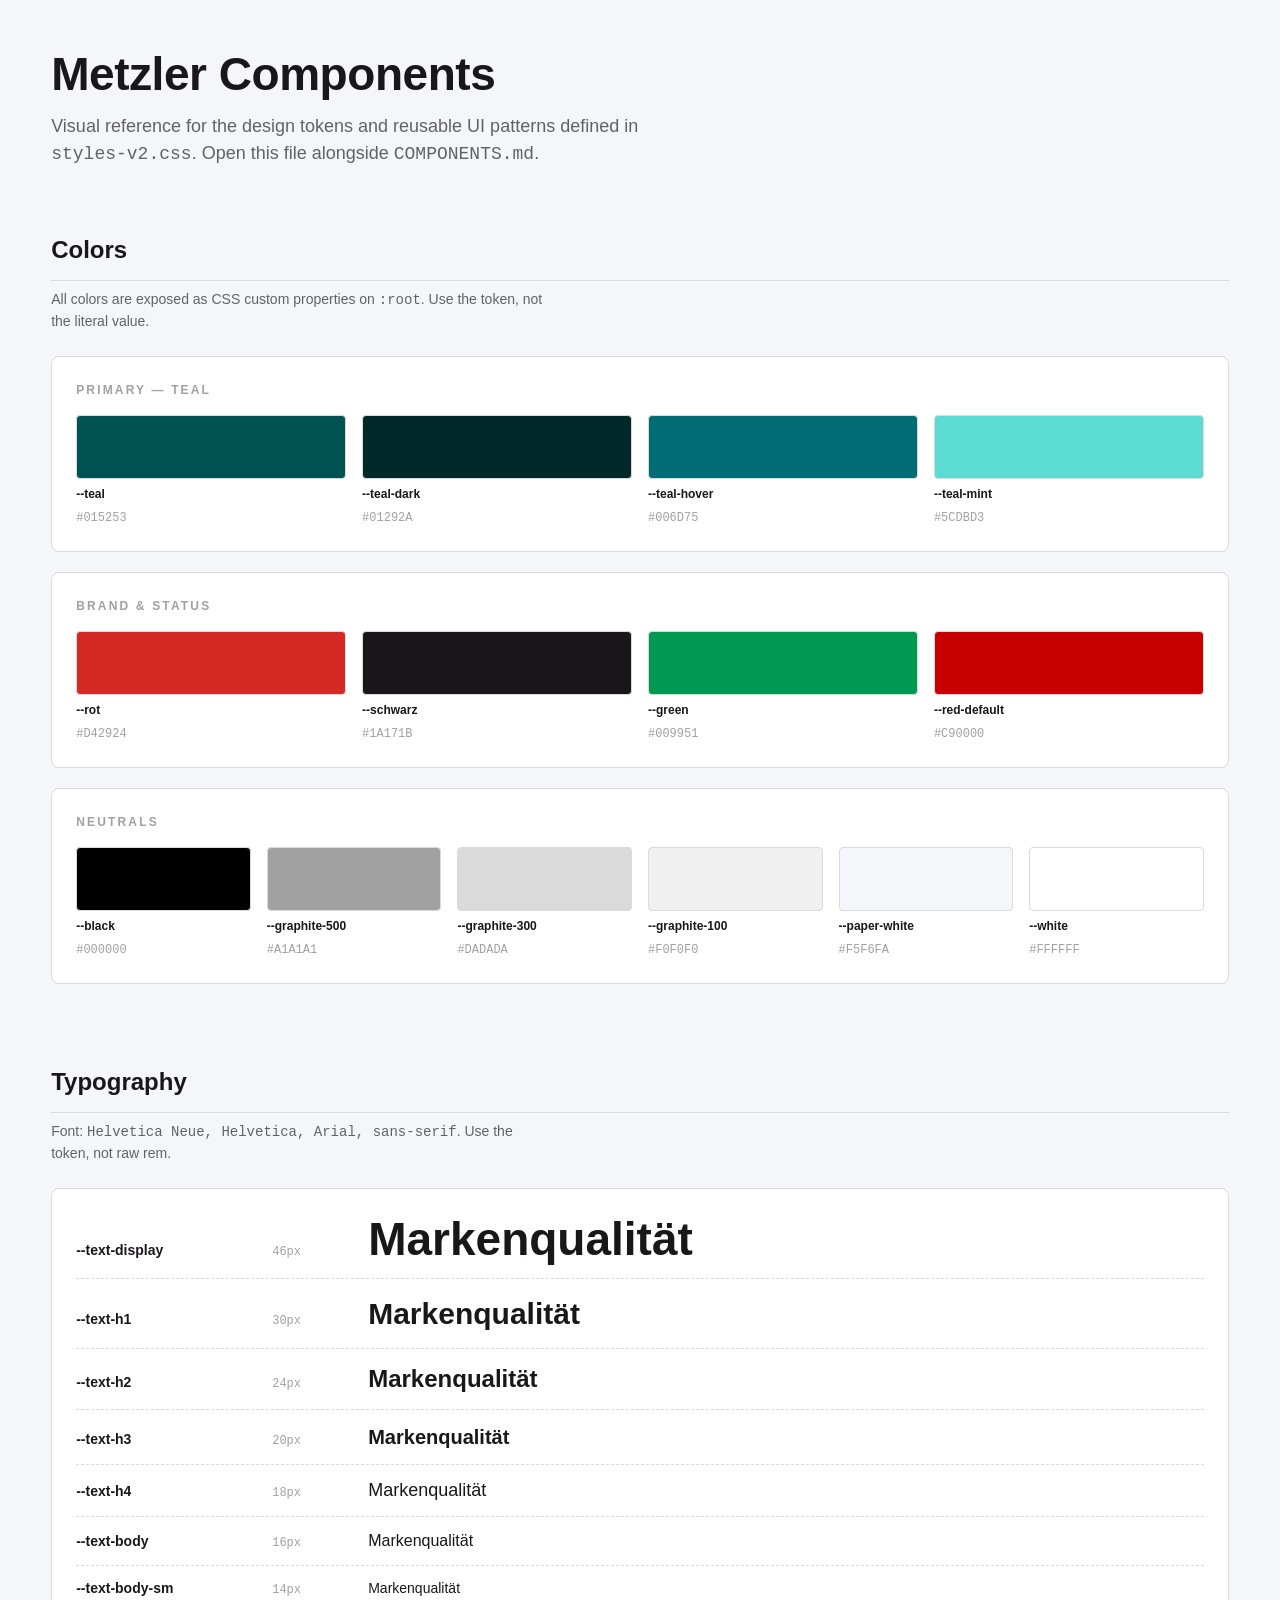
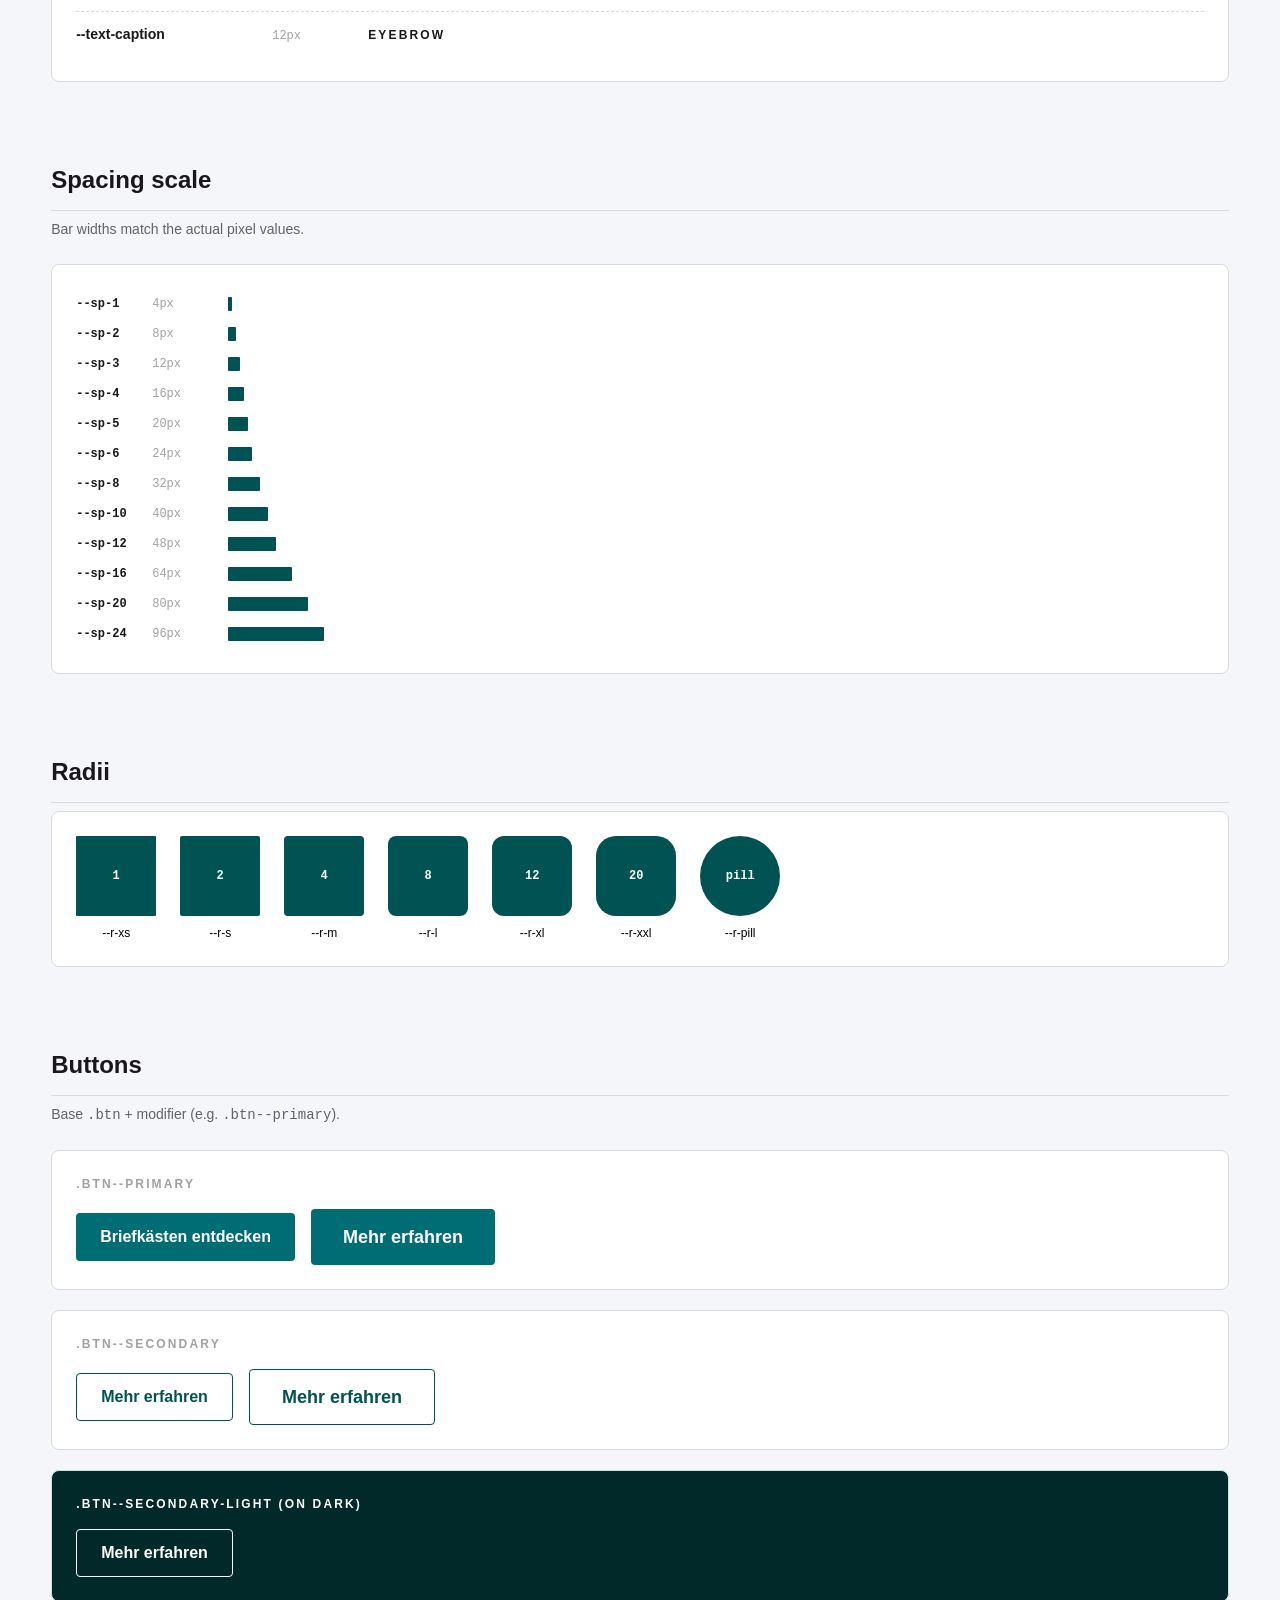
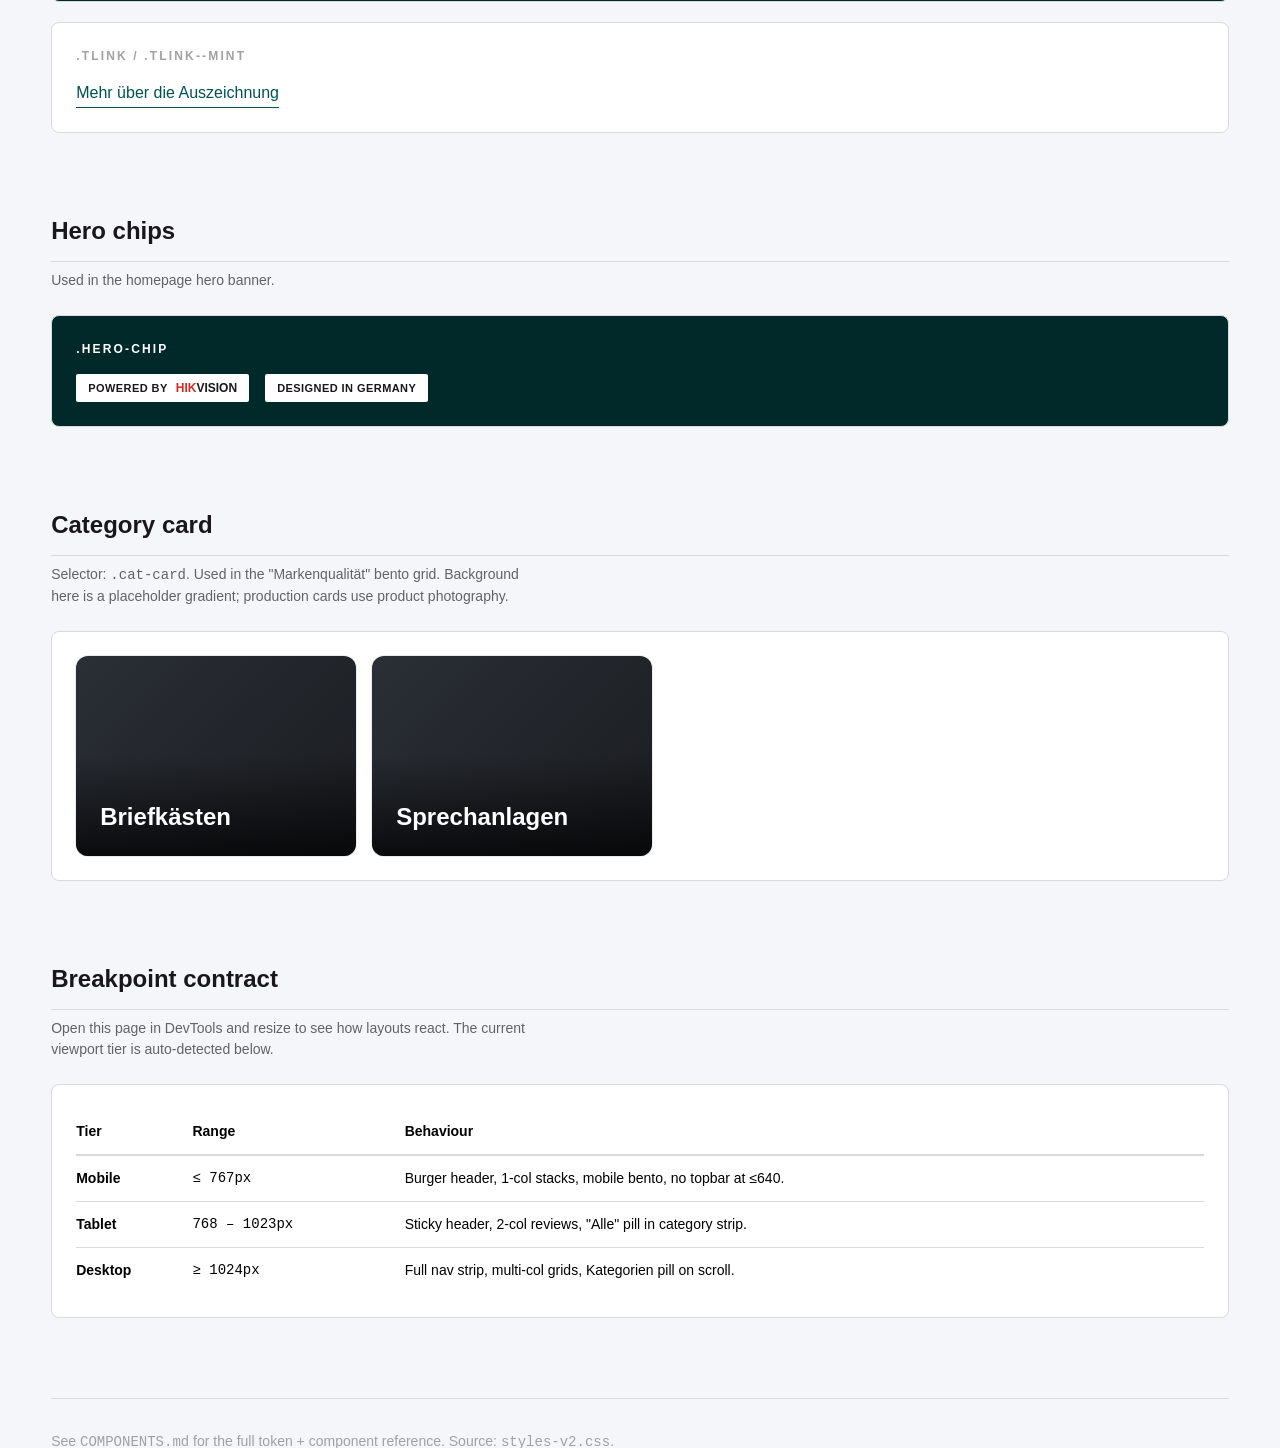
==== components.html @ 11870c44 "docs: add COMPONENTS.md and components.html handoff reference - COMPONENTS.md: design tokens (colors" ====
<!DOCTYPE html>
<html lang="de">
<head>
  <meta charset="UTF-8" />
  <meta name="viewport" content="width=device-width, initial-scale=1" />
  <title>Metzler — Components Preview</title>
  <link rel="stylesheet" href="styles-v2.css" />
  <style>
    /* Page chrome only — does NOT belong to the design system */
    body {
      background: var(--paper-white);
      padding: var(--sp-12) clamp(24px, 4vw, 56px);
    }
    .ref-h1 {
      font-size: var(--text-display);
      font-weight: 700;
      letter-spacing: -0.01em;
      line-height: var(--lh-display);
      color: var(--schwarz);
      margin-bottom: var(--sp-3);
    }
    .ref-sub {
      font-size: var(--text-h4);
      color: rgba(0, 0, 0, 0.6);
      margin-bottom: var(--sp-16);
      max-width: 64ch;
    }
    .ref-section { margin-bottom: var(--sp-20); }
    .ref-section-title {
      font-size: var(--text-h2);
      font-weight: 700;
      color: var(--schwarz);
      margin-bottom: var(--sp-2);
      padding-bottom: var(--sp-3);
      border-bottom: 1px solid var(--graphite-300);
    }
    .ref-section-desc {
      font-size: var(--text-body-sm);
      color: rgba(0, 0, 0, 0.6);
      margin-bottom: var(--sp-6);
      max-width: 64ch;
    }
    .ref-block {
      background: var(--white);
      border: 1px solid var(--graphite-300);
      border-radius: var(--r-l);
      padding: var(--sp-6);
      margin-bottom: var(--sp-5);
    }
    .ref-label {
      font-size: var(--text-caption);
      font-weight: 700;
      letter-spacing: 0.18em;
      text-transform: uppercase;
      color: var(--graphite-500);
      margin-bottom: var(--sp-4);
    }
    .ref-row { display: flex; flex-wrap: wrap; gap: var(--sp-4); align-items: center; }
    .ref-grid { display: grid; grid-template-columns: repeat(auto-fit, minmax(160px, 1fr)); gap: var(--sp-4); }

    /* Color swatches */
    .swatch {
      display: flex;
      flex-direction: column;
      gap: 6px;
      font-size: var(--text-caption);
      color: var(--schwarz);
    }
    .swatch__chip {
      height: 64px;
      border-radius: var(--r-m);
      border: 1px solid var(--graphite-300);
    }
    .swatch__name { font-weight: 700; }
    .swatch__hex { color: var(--graphite-500); font-family: ui-monospace, "SF Mono", Menlo, Consolas, monospace; }

    /* Type samples */
    .type-row {
      display: grid;
      grid-template-columns: 180px 80px 1fr;
      gap: var(--sp-4);
      align-items: baseline;
      padding-block: var(--sp-3);
      border-top: 1px dashed var(--graphite-300);
    }
    .type-row:first-child { border-top: 0; padding-top: 0; }
    .type-row__name { font-size: var(--text-body-sm); font-weight: 700; color: var(--schwarz); }
    .type-row__size { font-size: var(--text-caption); color: var(--graphite-500); font-family: ui-monospace, monospace; }
    .type-row__sample { color: var(--schwarz); }

    /* Spacing scale */
    .space-row {
      display: grid;
      grid-template-columns: 60px 60px 1fr;
      align-items: center;
      gap: var(--sp-4);
      padding-block: 6px;
    }
    .space-row__token { font-size: var(--text-caption); font-weight: 700; font-family: ui-monospace, monospace; color: var(--schwarz); }
    .space-row__px { font-size: var(--text-caption); color: var(--graphite-500); font-family: ui-monospace, monospace; }
    .space-row__bar {
      height: 14px;
      background: var(--teal);
      border-radius: var(--r-xs);
    }

    /* Radius samples */
    .radius-chip {
      display: flex;
      flex-direction: column;
      align-items: center;
      gap: var(--sp-2);
      font-size: var(--text-caption);
    }
    .radius-chip__box {
      width: 80px;
      height: 80px;
      background: var(--teal);
      display: flex;
      align-items: center;
      justify-content: center;
      color: var(--white);
      font-weight: 700;
      font-family: ui-monospace, monospace;
    }

    /* Trust badge demo wrapper */
    .demo-trust { width: 160px; }

    /* Cat-card demo (simplified — actual cards rely on real images) */
    .demo-cat {
      width: 280px;
      height: 200px;
      position: relative;
      border-radius: var(--r-xl);
      overflow: hidden;
      background: linear-gradient(135deg, #2a2f36 0%, #1a1c20 100%);
      isolation: isolate;
      box-shadow: 0 0 0 1px rgba(0, 0, 0, 0.08);
    }
    .demo-cat::after {
      content: "";
      position: absolute;
      inset: 0;
      background: linear-gradient(180deg, transparent 50%, rgba(0,0,0,0.7) 100%);
    }
    .demo-cat__body {
      position: absolute;
      bottom: 0; left: 0; right: 0;
      padding: var(--sp-6);
      color: var(--white);
      z-index: 1;
    }
    .demo-cat__title { font-size: var(--text-h2); font-weight: 700; line-height: 1.2; }
  </style>
</head>
<body>
  <h1 class="ref-h1">Metzler Components</h1>
  <p class="ref-sub">Visual reference for the design tokens and reusable UI patterns defined in <code>styles-v2.css</code>. Open this file alongside <code>COMPONENTS.md</code>.</p>

  <!-- ─── COLORS ─── -->
  <section class="ref-section">
    <h2 class="ref-section-title">Colors</h2>
    <p class="ref-section-desc">All colors are exposed as CSS custom properties on <code>:root</code>. Use the token, not the literal value.</p>

    <div class="ref-block">
      <div class="ref-label">Primary — teal</div>
      <div class="ref-grid">
        <div class="swatch"><div class="swatch__chip" style="background:#015253"></div><div class="swatch__name">--teal</div><div class="swatch__hex">#015253</div></div>
        <div class="swatch"><div class="swatch__chip" style="background:#01292A"></div><div class="swatch__name">--teal-dark</div><div class="swatch__hex">#01292A</div></div>
        <div class="swatch"><div class="swatch__chip" style="background:#006D75"></div><div class="swatch__name">--teal-hover</div><div class="swatch__hex">#006D75</div></div>
        <div class="swatch"><div class="swatch__chip" style="background:#5CDBD3"></div><div class="swatch__name">--teal-mint</div><div class="swatch__hex">#5CDBD3</div></div>
      </div>
    </div>

    <div class="ref-block">
      <div class="ref-label">Brand & status</div>
      <div class="ref-grid">
        <div class="swatch"><div class="swatch__chip" style="background:#D42924"></div><div class="swatch__name">--rot</div><div class="swatch__hex">#D42924</div></div>
        <div class="swatch"><div class="swatch__chip" style="background:#1A171B"></div><div class="swatch__name">--schwarz</div><div class="swatch__hex">#1A171B</div></div>
        <div class="swatch"><div class="swatch__chip" style="background:#009951"></div><div class="swatch__name">--green</div><div class="swatch__hex">#009951</div></div>
        <div class="swatch"><div class="swatch__chip" style="background:#C90000"></div><div class="swatch__name">--red-default</div><div class="swatch__hex">#C90000</div></div>
      </div>
    </div>

    <div class="ref-block">
      <div class="ref-label">Neutrals</div>
      <div class="ref-grid">
        <div class="swatch"><div class="swatch__chip" style="background:#000000"></div><div class="swatch__name">--black</div><div class="swatch__hex">#000000</div></div>
        <div class="swatch"><div class="swatch__chip" style="background:#A1A1A1"></div><div class="swatch__name">--graphite-500</div><div class="swatch__hex">#A1A1A1</div></div>
        <div class="swatch"><div class="swatch__chip" style="background:#DADADA"></div><div class="swatch__name">--graphite-300</div><div class="swatch__hex">#DADADA</div></div>
        <div class="swatch"><div class="swatch__chip" style="background:#F0F0F0"></div><div class="swatch__name">--graphite-100</div><div class="swatch__hex">#F0F0F0</div></div>
        <div class="swatch"><div class="swatch__chip" style="background:#F5F6FA"></div><div class="swatch__name">--paper-white</div><div class="swatch__hex">#F5F6FA</div></div>
        <div class="swatch"><div class="swatch__chip" style="background:#FFFFFF"></div><div class="swatch__name">--white</div><div class="swatch__hex">#FFFFFF</div></div>
      </div>
    </div>
  </section>

  <!-- ─── TYPOGRAPHY ─── -->
  <section class="ref-section">
    <h2 class="ref-section-title">Typography</h2>
    <p class="ref-section-desc">Font: <code>Helvetica Neue, Helvetica, Arial, sans-serif</code>. Use the token, not raw rem.</p>
    <div class="ref-block">
      <div class="type-row"><span class="type-row__name">--text-display</span><span class="type-row__size">46px</span><span class="type-row__sample" style="font-size:var(--text-display); line-height:var(--lh-display); font-weight:700;">Markenqualität</span></div>
      <div class="type-row"><span class="type-row__name">--text-h1</span><span class="type-row__size">30px</span><span class="type-row__sample" style="font-size:var(--text-h1); font-weight:700;">Markenqualität</span></div>
      <div class="type-row"><span class="type-row__name">--text-h2</span><span class="type-row__size">24px</span><span class="type-row__sample" style="font-size:var(--text-h2); font-weight:700;">Markenqualität</span></div>
      <div class="type-row"><span class="type-row__name">--text-h3</span><span class="type-row__size">20px</span><span class="type-row__sample" style="font-size:var(--text-h3); font-weight:700;">Markenqualität</span></div>
      <div class="type-row"><span class="type-row__name">--text-h4</span><span class="type-row__size">18px</span><span class="type-row__sample" style="font-size:var(--text-h4); font-weight:500;">Markenqualität</span></div>
      <div class="type-row"><span class="type-row__name">--text-body</span><span class="type-row__size">16px</span><span class="type-row__sample" style="font-size:var(--text-body);">Markenqualität</span></div>
      <div class="type-row"><span class="type-row__name">--text-body-sm</span><span class="type-row__size">14px</span><span class="type-row__sample" style="font-size:var(--text-body-sm);">Markenqualität</span></div>
      <div class="type-row"><span class="type-row__name">--text-caption</span><span class="type-row__size">12px</span><span class="type-row__sample" style="font-size:var(--text-caption); letter-spacing:0.18em; text-transform:uppercase; font-weight:700;">EYEBROW</span></div>
    </div>
  </section>

  <!-- ─── SPACING ─── -->
  <section class="ref-section">
    <h2 class="ref-section-title">Spacing scale</h2>
    <p class="ref-section-desc">Bar widths match the actual pixel values.</p>
    <div class="ref-block">
      <div class="space-row"><span class="space-row__token">--sp-1</span><span class="space-row__px">4px</span><span class="space-row__bar" style="width:4px"></span></div>
      <div class="space-row"><span class="space-row__token">--sp-2</span><span class="space-row__px">8px</span><span class="space-row__bar" style="width:8px"></span></div>
      <div class="space-row"><span class="space-row__token">--sp-3</span><span class="space-row__px">12px</span><span class="space-row__bar" style="width:12px"></span></div>
      <div class="space-row"><span class="space-row__token">--sp-4</span><span class="space-row__px">16px</span><span class="space-row__bar" style="width:16px"></span></div>
      <div class="space-row"><span class="space-row__token">--sp-5</span><span class="space-row__px">20px</span><span class="space-row__bar" style="width:20px"></span></div>
      <div class="space-row"><span class="space-row__token">--sp-6</span><span class="space-row__px">24px</span><span class="space-row__bar" style="width:24px"></span></div>
      <div class="space-row"><span class="space-row__token">--sp-8</span><span class="space-row__px">32px</span><span class="space-row__bar" style="width:32px"></span></div>
      <div class="space-row"><span class="space-row__token">--sp-10</span><span class="space-row__px">40px</span><span class="space-row__bar" style="width:40px"></span></div>
      <div class="space-row"><span class="space-row__token">--sp-12</span><span class="space-row__px">48px</span><span class="space-row__bar" style="width:48px"></span></div>
      <div class="space-row"><span class="space-row__token">--sp-16</span><span class="space-row__px">64px</span><span class="space-row__bar" style="width:64px"></span></div>
      <div class="space-row"><span class="space-row__token">--sp-20</span><span class="space-row__px">80px</span><span class="space-row__bar" style="width:80px"></span></div>
      <div class="space-row"><span class="space-row__token">--sp-24</span><span class="space-row__px">96px</span><span class="space-row__bar" style="width:96px"></span></div>
    </div>
  </section>

  <!-- ─── RADII ─── -->
  <section class="ref-section">
    <h2 class="ref-section-title">Radii</h2>
    <div class="ref-block">
      <div class="ref-row" style="gap: var(--sp-6)">
        <div class="radius-chip"><div class="radius-chip__box" style="border-radius: var(--r-xs)">1</div><span>--r-xs</span></div>
        <div class="radius-chip"><div class="radius-chip__box" style="border-radius: var(--r-s)">2</div><span>--r-s</span></div>
        <div class="radius-chip"><div class="radius-chip__box" style="border-radius: var(--r-m)">4</div><span>--r-m</span></div>
        <div class="radius-chip"><div class="radius-chip__box" style="border-radius: var(--r-l)">8</div><span>--r-l</span></div>
        <div class="radius-chip"><div class="radius-chip__box" style="border-radius: var(--r-xl)">12</div><span>--r-xl</span></div>
        <div class="radius-chip"><div class="radius-chip__box" style="border-radius: var(--r-xxl)">20</div><span>--r-xxl</span></div>
        <div class="radius-chip"><div class="radius-chip__box" style="border-radius: var(--r-pill)">pill</div><span>--r-pill</span></div>
      </div>
    </div>
  </section>

  <!-- ─── BUTTONS ─── -->
  <section class="ref-section">
    <h2 class="ref-section-title">Buttons</h2>
    <p class="ref-section-desc">Base <code>.btn</code> + modifier (e.g. <code>.btn--primary</code>).</p>

    <div class="ref-block">
      <div class="ref-label">.btn--primary</div>
      <div class="ref-row">
        <button class="btn btn--primary">Briefkästen entdecken</button>
        <button class="btn btn--primary btn--lg">Mehr erfahren</button>
      </div>
    </div>

    <div class="ref-block">
      <div class="ref-label">.btn--secondary</div>
      <div class="ref-row">
        <button class="btn btn--secondary">Mehr erfahren</button>
        <button class="btn btn--secondary btn--lg">Mehr erfahren</button>
      </div>
    </div>

    <div class="ref-block" style="background: var(--teal-dark);">
      <div class="ref-label" style="color: var(--white)">.btn--secondary-light (on dark)</div>
      <div class="ref-row">
        <button class="btn btn--secondary-light">Mehr erfahren</button>
      </div>
    </div>

    <div class="ref-block">
      <div class="ref-label">.tlink / .tlink--mint</div>
      <div class="ref-row">
        <a href="#" class="tlink">Mehr über die Auszeichnung</a>
      </div>
    </div>
  </section>

  <!-- ─── HERO CHIPS ─── -->
  <section class="ref-section">
    <h2 class="ref-section-title">Hero chips</h2>
    <p class="ref-section-desc">Used in the homepage hero banner.</p>
    <div class="ref-block" style="background: var(--teal-dark)">
      <div class="ref-label" style="color: var(--white)">.hero-chip</div>
      <div class="ref-row">
        <span class="hero-chip">
          <span class="hero-chip__pre">POWERED BY</span>
          <span class="hero-chip__hikvision">HIK<span>VISION</span></span>
        </span>
        <span class="hero-chip">
          <span class="hero-chip__pre">DESIGNED IN GERMANY</span>
        </span>
      </div>
    </div>
  </section>

  <!-- ─── CATEGORY CARD ─── -->
  <section class="ref-section">
    <h2 class="ref-section-title">Category card</h2>
    <p class="ref-section-desc">Selector: <code>.cat-card</code>. Used in the "Markenqualität" bento grid. Background here is a placeholder gradient; production cards use product photography.</p>
    <div class="ref-block">
      <div class="ref-row">
        <div class="demo-cat">
          <div class="demo-cat__body">
            <div class="demo-cat__title">Briefkästen</div>
          </div>
        </div>
        <div class="demo-cat">
          <div class="demo-cat__body">
            <div class="demo-cat__title">Sprechanlagen</div>
          </div>
        </div>
      </div>
    </div>
  </section>

  <!-- ─── BREAKPOINTS ─── -->
  <section class="ref-section">
    <h2 class="ref-section-title">Breakpoint contract</h2>
    <p class="ref-section-desc">Open this page in DevTools and resize to see how layouts react. The current viewport tier is auto-detected below.</p>
    <div class="ref-block">
      <table style="width: 100%; border-collapse: collapse; font-size: var(--text-body-sm);">
        <thead>
          <tr style="text-align: left; border-bottom: 2px solid var(--graphite-300);">
            <th style="padding: 12px 0; font-weight: 700;">Tier</th>
            <th style="padding: 12px 0; font-weight: 700;">Range</th>
            <th style="padding: 12px 0; font-weight: 700;">Behaviour</th>
          </tr>
        </thead>
        <tbody>
          <tr style="border-bottom: 1px solid var(--graphite-300);">
            <td style="padding: 12px 0;"><strong>Mobile</strong></td>
            <td style="padding: 12px 0; font-family: ui-monospace, monospace;">≤ 767px</td>
            <td style="padding: 12px 0;">Burger header, 1-col stacks, mobile bento, no topbar at ≤640.</td>
          </tr>
          <tr style="border-bottom: 1px solid var(--graphite-300);">
            <td style="padding: 12px 0;"><strong>Tablet</strong></td>
            <td style="padding: 12px 0; font-family: ui-monospace, monospace;">768 – 1023px</td>
            <td style="padding: 12px 0;">Sticky header, 2-col reviews, "Alle" pill in category strip.</td>
          </tr>
          <tr>
            <td style="padding: 12px 0;"><strong>Desktop</strong></td>
            <td style="padding: 12px 0; font-family: ui-monospace, monospace;">≥ 1024px</td>
            <td style="padding: 12px 0;">Full nav strip, multi-col grids, Kategorien pill on scroll.</td>
          </tr>
        </tbody>
      </table>
    </div>
  </section>

  <footer style="margin-top: var(--sp-20); padding-top: var(--sp-8); border-top: 1px solid var(--graphite-300); font-size: var(--text-body-sm); color: var(--graphite-500);">
    See <code>COMPONENTS.md</code> for the full token + component reference. Source: <code>styles-v2.css</code>.
  </footer>
</body>
</html>
---- styles-v2.css ----
/* ============================================================
   Metzler — Edelstahl-Tuerklingel.de · Premium Homepage Redesign
   Built on the official Metzler Design System (v1.0)
   ============================================================

   BREAKPOINT CONTRACT
   -------------------
   Mobile   : ≤ 767px
   Tablet   : 768px – 1023px
   Desktop  : ≥ 1024px

   New responsive rules MUST target one of these three tiers.
   Legacy queries (≤720, ≤900, ≤1100, ≤1280) remain in place
   for now but should be migrated section-by-section. Do not
   add new queries with non-standard bounds.
   ============================================================ */

/* ── Tokens ── */
:root {
  /* Colors — Primary */
  --teal: #015253;
  --teal-dark: #01292A;
  --teal-hover: #006D75;
  --teal-mint: #5CDBD3;
  --teal-5: rgba(1, 82, 83, 0.05);
  --teal-10: rgba(1, 82, 83, 0.10);

  /* Colors — Brand & status */
  --rot: #D42924;
  --schwarz: #1A171B;
  --green: #009951;
  --red-default: #C90000;

  /* Colors — Neutrals */
  --black: #000000;
  --black-80: rgba(0, 0, 0, 0.8);
  --white: #FFFFFF;
  --white-50: rgba(255, 255, 255, 0.5);
  --graphite-500: #A1A1A1;
  --graphite-300: #DADADA;
  --graphite-100: #F0F0F0;
  --paper-white: #F5F6FA;

  /* Type scale */
  --text-display: 2.875rem;     /* 46 */
  --text-h1: 1.875rem;          /* 30 */
  --text-h2: 1.5rem;            /* 24 */
  --text-h3: 1.25rem;           /* 20 */
  --text-h4: 1.125rem;          /* 18 */
  --text-body: 1rem;            /* 16 */
  --text-body-sm: 0.875rem;     /* 14 */
  --text-caption: 0.75rem;      /* 12 */

  --lh-display: 1.15;
  --lh-heading: 1.3;
  --lh-body: 1.5;

  /* Spacing scale */
  --sp-1: 4px;
  --sp-2: 8px;
  --sp-3: 12px;
  --sp-4: 16px;
  --sp-5: 20px;
  --sp-6: 24px;
  --sp-8: 32px;
  --sp-10: 40px;
  --sp-12: 48px;
  --sp-16: 64px;
  --sp-20: 80px;
  --sp-24: 96px;

  /* Radius */
  --r-xs: 1px;
  --r-s: 2px;
  --r-m: 4px;
  --r-l: 8px;
  --r-xl: 12px;
  --r-xxl: 20px;
  --r-pill: 9999px;

  /* Shadows */
  --shadow-sm: 0 1px 2px rgba(0, 0, 0, 0.04), 0 1px 1px rgba(0, 0, 0, 0.03);
  --shadow-md: 0 4px 12px rgba(0, 0, 0, 0.08);
  --shadow-lg: 0 12px 32px rgba(0, 0, 0, 0.12);
  --shadow-xl: 0 24px 64px rgba(0, 0, 0, 0.18);

  /* Layout */
  --container: 1380px;
  --gutter: var(--sp-6);
  --section-y: var(--sp-20);
}

/* ── Reset ── */
*, *::before, *::after { box-sizing: border-box; }
html { -webkit-text-size-adjust: 100%; scroll-behavior: smooth; }
body {
  margin: 0;
  font-family: "Helvetica Neue", Helvetica, Arial, sans-serif;
  font-size: var(--text-body);
  line-height: var(--lh-body);
  color: var(--black);
  background: var(--white);
  -webkit-font-smoothing: antialiased;
}
img, svg { display: block; max-width: 100%; }
a { color: inherit; text-decoration: none; }
button { font: inherit; cursor: pointer; border: 0; background: none; color: inherit; }
ul, ol { padding: 0; margin: 0; list-style: none; }
h1, h2, h3, h4, h5, h6, p { margin: 0; }

/* ── Utilities ── */
.container {
  width: 100%;
  max-width: var(--container);
  margin: 0 auto;
  padding-inline: clamp(var(--sp-6), 4vw, 56px);
}

/* Laptop+ (≥1440): widen container + larger gutters */
@media (min-width: 1440px) {
  :root { --container: 1560px; }
  .container { padding-inline: clamp(92px, 5vw, 116px); }
}

/* Large desktop (≥1920): widen further, generous gutters */
@media (min-width: 1920px) {
  :root { --container: 1760px; }
  .container { padding-inline: clamp(92px, 5vw, 140px); }
}

/* Ultra-wide (≥2560): cap so content doesn't sprawl */
@media (min-width: 2560px) {
  :root { --container: 2040px; }
}
.section { padding-block: var(--section-y); }
.eyebrow {
  font-size: var(--text-caption);
  font-weight: 700;
  letter-spacing: 0.18em;
  text-transform: uppercase;
  color: var(--teal);
  margin-bottom: var(--sp-3);
}
.section-title {
  font-size: var(--text-display);
  font-weight: 700;
  line-height: var(--lh-display);
  color: var(--schwarz);
  letter-spacing: -0.01em;
}
.section-sub {
  margin-top: var(--sp-4);
  font-size: var(--text-h4);
  line-height: 1.5;
  color: rgba(0, 0, 0, 0.72);
  max-width: 56ch;
}

/* ── Buttons (per design system) ── */
.btn {
  display: inline-flex;
  align-items: center;
  gap: 7px;
  height: 48px;
  padding: 0 var(--sp-6);
  border-radius: var(--r-m);
  font-size: var(--text-body);
  font-weight: 700;
  line-height: 1;
  transition: background 0.18s ease, color 0.18s ease, border-color 0.18s ease, transform 0.18s ease;
  white-space: nowrap;
}
.btn--primary { background: #006D75; color: var(--white); }
.btn--primary:hover { background: #015253; }
.btn--secondary {
  background: transparent;
  color: var(--teal);
  border: 1.5px solid var(--teal);
}
.btn--secondary:hover { background: var(--teal-5); }
.btn--secondary-light {
  background: transparent;
  color: var(--white);
  border: 1.5px solid var(--white);
}
.btn--secondary-light:hover { background: rgba(255, 255, 255, 0.08); }
.btn--arrow { padding-right: var(--sp-5); }
.btn--arrow svg { width: 9px; height: 16px; }
.btn--lg { height: 56px; padding-inline: var(--sp-8); font-size: var(--text-h4); }

/* Text link with underline accent */
.tlink {
  display: inline-flex;
  align-items: center;
  gap: 6px;
  font-weight: 500;
  color: var(--teal);
  border-bottom: 1.5px solid currentColor;
  padding-bottom: 2px;
}
.tlink:hover { color: var(--teal-hover); }
.tlink--mint { color: var(--teal-mint); }

/* ============================================================
   1. Sticky Header
   ============================================================ */
.topbar {
  background: var(--teal);
  color: var(--white);
  font-size: var(--text-caption);
}
.topbar__inner {
  display: flex;
  align-items: center;
  justify-content: space-between;
  height: 36px;
  gap: var(--sp-6);
}
.topbar__claims {
  display: flex;
  gap: var(--sp-6);
  align-items: center;
}
.topbar__claims li {
  display: flex;
  align-items: center;
  gap: 6px;
  color: rgba(255, 255, 255, 0.85);
}
.topbar__links {
  display: flex;
  gap: var(--sp-8);
  color: rgba(255, 255, 255, 0.85);
}
.topbar__links a:hover { color: var(--teal-mint); }

.header {
  position: sticky;
  top: 0;
  z-index: 50;
  background: var(--white);
  border-bottom: 1px solid var(--graphite-300);
}
.header__main {
  display: grid;
  grid-template-columns: auto 1fr auto;
  align-items: center;
  gap: var(--sp-10);
  height: 80px;
}
.header__logo img { height: 36px; }
.header__search {
  position: relative;
  width: 100%;
  max-width: 846px;
  justify-self: center;
}
.header__search input {
  width: 100%;
  height: 44px;
  padding: 0 var(--sp-5) 0 44px;
  background: var(--paper-white);
  border: 1px solid var(--graphite-300);
  border-radius: var(--r-l);
  font-size: var(--text-body);
  color: var(--black);
}
.header__search input::placeholder { color: var(--graphite-500); }
.header__search input:focus {
  outline: none;
  border-color: var(--teal);
  box-shadow: 0 0 0 3px var(--teal-10);
}
.header__search svg {
  position: absolute;
  left: 16px;
  top: 50%;
  transform: translateY(-50%);
  width: 18px;
  height: 18px;
  color: var(--graphite-500);
}
.header__icons {
  display: flex;
  gap: var(--sp-2);
  justify-self: end;
  margin-right: -12px;
}

/* Hamburger button — hidden on desktop, shown on ≤720 */
.header__burger {
  display: none;
  width: 44px;
  height: 44px;
  background: transparent;
  border: 0;
  padding: 12px;
  cursor: pointer;
  flex-direction: column;
  justify-content: space-between;
  align-items: stretch;
}
/* Mobile-only search icon — hidden on desktop */
.header__search-icon {
  display: none;
}
/* Mobile-only left-actions wrapper — display: contents on desktop so
   the burger/search children (both display:none) don't add a grid slot */
.header__left-actions { display: contents; }
.header__burger span {
  display: block;
  height: 2px;
  background: var(--schwarz);
  border-radius: 1px;
}

/* ============================================================
   Mobile slide-in nav (≤720px)
   ============================================================ */
.mobile-nav {
  position: fixed;
  inset: 0;
  z-index: 1000;
  visibility: hidden;
  opacity: 0;
  transition: opacity 0.25s ease, visibility 0.25s;
}
.mobile-nav.is-open { visibility: visible; opacity: 1; }
.mobile-nav__backdrop {
  position: absolute;
  inset: 0;
  background: rgba(0, 0, 0, 0.55);
  backdrop-filter: blur(2px);
}
.mobile-nav__panel {
  position: absolute;
  top: 0; left: 0; bottom: 0;
  width: min(86vw, 380px);
  background: var(--white);
  display: flex;
  flex-direction: column;
  transform: translateX(-100%);
  transition: transform 0.3s cubic-bezier(0.22, 1, 0.36, 1);
  box-shadow: 4px 0 32px rgba(0, 0, 0, 0.2);
}
.mobile-nav.is-open .mobile-nav__panel { transform: translateX(0); }
.mobile-nav__head {
  display: flex;
  align-items: center;
  justify-content: space-between;
  padding: var(--sp-5) var(--sp-6);
  border-bottom: 1px solid var(--graphite-300);
}
.mobile-nav__head img { height: 28px; }
.mobile-nav__close {
  width: 36px;
  height: 36px;
  border: 0;
  background: transparent;
  font-size: 28px;
  line-height: 1;
  cursor: pointer;
  color: var(--schwarz);
}
.mobile-nav nav { flex: 1; overflow-y: auto; padding: var(--sp-3) 0; }
.mobile-nav ul { list-style: none; margin: 0; padding: 0; }
.mobile-nav li { border-bottom: 1px solid var(--graphite-300); }
.mobile-nav a {
  display: block;
  padding: var(--sp-5) var(--sp-6);
  color: var(--schwarz);
  font-size: var(--text-body);
  font-weight: 600;
  text-decoration: none;
}
.mobile-nav a:active { background: var(--paper-white); }
.mobile-nav__cta {
  padding: var(--sp-5) var(--sp-6);
  border-top: 1px solid var(--graphite-300);
}
.mobile-nav__cta .btn { width: 100%; justify-content: center; }

/* ============================================================
   Sticky bottom action bar (≤720px)
   ============================================================ */
.mobile-bar {
  display: none;
  position: fixed;
  bottom: 0; left: 0; right: 0;
  z-index: 900;
  background: var(--white);
  border-top: 1px solid var(--graphite-300);
  box-shadow: 0 -2px 12px rgba(0, 0, 0, 0.08);
  padding: 8px env(safe-area-inset-right, 0) env(safe-area-inset-bottom, 8px) env(safe-area-inset-left, 0);
}
.mobile-bar__action {
  flex: 1;
  display: flex;
  flex-direction: column;
  align-items: center;
  gap: 4px;
  padding: 8px 4px;
  color: var(--schwarz);
  text-decoration: none;
  font-size: 11px;
  font-weight: 600;
  letter-spacing: 0.02em;
}
.mobile-bar__action svg,
.mobile-bar__action img { width: 22px; height: 22px; }
.mobile-bar__action--accent { color: var(--teal); }

@media (max-width: 720px) {
  .header__burger { display: flex; }
  .header__main { grid-template-columns: auto 1fr auto; }
  .header__nav { display: none; }
  /* Mobile sticky action bar removed — no bottom padding needed */
  .mobile-bar { display: none !important; }
  body { padding-bottom: 0; }
}

/* ============================================================
   MOBILE HEADER LOCK (≤720px) — placed AFTER all other mobile
   media queries so it wins the cascade against earlier rules.
   ============================================================ */
@media (max-width: 720px) {
  .header {
    position: sticky;
    top: 0;
    z-index: 90;
    background: var(--white);
  }
  /* 3-col grid: [burger+search group] | logo | [profile+cart group]
     Both side groups are flex containers with identical structure,
     guaranteeing pixel-perfect mirroring across the header. */
  .header__main {
    grid-template-columns: auto 1fr auto !important;
    gap: 0 !important;
    height: 64px !important;
    padding-block: 0 !important;
  }
  /* Left-actions flex container mirrors .header__icons exactly */
  .header__left-actions {
    display: flex;
    gap: 0;
    justify-self: start;
    margin-left: -13px;
  }
  /* Search bar hidden — replaced by icon button */
  .header__search { display: none !important; }

  /* Unified header buttons — burger, search, profile, cart all
     render identically: 48x48 frame, 22x22 glyph, pill radius */
  .header__burger,
  .header__search-icon,
  .icon-btn {
    width: 48px !important;
    height: 48px !important;
    padding: 0;
    background: transparent;
    border: 0;
    border-radius: var(--r-pill);
    color: var(--schwarz);
    cursor: pointer;
    display: inline-flex !important;
    align-items: center;
    justify-content: center;
    margin: 0;
  }
  .header__burger svg { width: 22px !important; height: 18px !important; color: var(--schwarz); }
  .header__search-icon svg { width: 20px !important; height: 21px !important; color: var(--schwarz); }
  .icon-btn svg,
  .icon-btn img { width: 22px !important; height: 22px !important; }

  /* Icons row has no internal gap so cart sits flush against profile,
     matching the burger-to-search adjacency */
  .header__icons { gap: 0 !important; margin-right: -13px !important; }

  /* Individual button margins reset — spacing handled by parent
     .header__left-actions flex container, mirroring .header__icons */
  .header__burger,
  .header__search-icon { margin-left: 0 !important; }

  /* Logo — center-aligned in its grid column */
  .header__logo { justify-self: center; }
  .header__logo img { height: 24px; }
}

/* Tablet header block moved to end of file to win source-order
   priority over the ≤900 block. See "TABLET HEADER" at bottom. */

/* ============================================================
   DESKTOP LOCK (≥1024px) — explicit guarantees so mobile rules
   from any earlier media query can NEVER leak onto desktop.
   ============================================================ */
@media (min-width: 1024px) {
  /* Mobile-only chrome is forced hidden on desktop. mobile-nav
     drawer is NOT force-hidden — it uses visibility/opacity for
     its own animation (visibility:hidden by default, visible on
     .is-open), so the desktop "Kategorien" button can open it. */
  .header__burger,
  .header__search-icon,
  .mobile-bar { display: none !important; }

  /* Scrolled state — body gains .is-scrolled when scrollY exceeds
     a threshold. The category strip hides and the compact
     "Kategorien" pill appears in the top row as its replacement. */
  body.is-scrolled .header__nav { display: none !important; }
  body.is-scrolled .header__kategorien { display: inline-flex; }

  /* Desktop horizontal nav is forced visible */
  .header__nav { display: block !important; }

  /* Search bar stays integrated into the top header row */
  .header__search {
    grid-column: auto !important;
    order: 0 !important;
    max-width: 846px !important;
    padding-bottom: 0 !important;
  }

  /* Header row stays its desktop height + grid columns */
  .header__main {
    grid-template-columns: auto 1fr auto !important;
    height: 80px !important;
    padding-block: 0 !important;
    gap: var(--sp-10) !important;
  }

  /* Body padding-bottom (mobile bar safe zone) removed */
  body { padding-bottom: 0 !important; }

  /* Re-flow header top row when scrolled — must come AFTER the
     desktop lock .header__main override above so it wins on
     source order despite !important on both sides. */
  body.is-scrolled .header__main {
    grid-template-columns: auto auto 1fr auto !important;
    gap: var(--sp-5) !important;
  }

  /* Desktop drawer — anchored below the sticky header (top: 80px)
     and no backdrop dim, so the rest of the page stays fully
     visible. Drawer keeps its default slide-from-left animation. */
  /* Let clicks outside the panel reach underlying elements (e.g.
     the Kategorien button) so it can act as a toggle. Re-enable
     pointer events only on the panel itself. */
  .mobile-nav { pointer-events: none; }
  .mobile-nav__panel { top: 80px; pointer-events: auto; }
  .mobile-nav__backdrop { display: none; }
  .mobile-nav__head { display: none; }

  /* Drawer rows on desktop: layout text on the left and a right
     chevron on the right of each link. */
  .mobile-nav a {
    display: flex;
    align-items: center;
    justify-content: space-between;
    gap: var(--sp-5);
  }
  .mobile-nav a::after {
    content: "";
    flex: 0 0 auto;
    width: 8px;
    height: 8px;
    border-right: 2px solid var(--graphite-500);
    border-top: 2px solid var(--graphite-500);
    transform: rotate(45deg);
    transition: border-color 0.15s ease, transform 0.15s ease;
  }
  .mobile-nav a:hover::after {
    border-color: var(--teal);
    transform: rotate(45deg) translate(2px, -2px);
  }
}
.icon-btn {
  width: 52px;
  height: 52px;
  display: inline-flex;
  align-items: center;
  justify-content: center;
  border-radius: var(--r-pill);
  color: var(--schwarz);
  position: relative;
}
.icon-btn:hover { background: var(--paper-white); }
.icon-btn svg,
.icon-btn img { width: 28px; height: 28px; }
.icon-btn .badge {
  position: absolute;
  top: 6px;
  right: 6px;
  min-width: 16px;
  height: 16px;
  padding: 0 4px;
  background: var(--teal);
  color: var(--white);
  border-radius: var(--r-pill);
  font-size: 10px;
  font-weight: 700;
  display: inline-flex;
  align-items: center;
  justify-content: center;
}

.header__nav {
  border-top: 1px solid var(--graphite-300);
}
.header__nav ul {
  display: flex;
  gap: var(--sp-4);
  height: 52px;
  align-items: center;
  justify-content: space-between;
  overflow-x: auto;
  scrollbar-width: none;
}
.header__nav ul::-webkit-scrollbar { display: none; }
.header__nav a {
  font-size: var(--text-body);
  font-weight: 500;
  color: var(--black);
  white-space: nowrap;
  padding-block: 6px;
  border-bottom: 2px solid transparent;
}
.header__nav a:hover { color: var(--teal); border-bottom-color: var(--teal); }
.header__nav a.is-featured {
  color: var(--teal);
  font-weight: 700;
}

/* "Kategorien" button in the top header row — visible only on
   desktop when the page is scrolled (body.is-scrolled). At rest,
   the full category strip is shown below; on scroll, the strip
   hides and this button replaces it as a compact entry point. */
.header__kategorien {
  display: none;
  align-items: center;
  gap: 10px;
  height: 40px;
  padding: 0 18px;
  background: var(--teal);
  color: var(--white);
  border-radius: var(--r-m);
  font-size: var(--text-body);
  font-weight: 700;
  letter-spacing: 0.01em;
  cursor: pointer;
  flex-shrink: 0;
  transition: background 0.18s ease;
}
.header__kategorien:hover { background: var(--teal-hover); }
.header__kategorien-icon { width: 18px; height: 15px; display: block; }

/* "Alle" button inside the category strip — visible only on tablet
   (768–1023). Hidden on mobile and desktop. */
.header__nav-all {
  display: none;
  align-items: center;
  gap: 10px;
  height: 36px;
  padding: 0 14px;
  background: var(--teal);
  color: var(--white);
  border-radius: var(--r-m);
  font-size: var(--text-body-sm);
  font-weight: 700;
  letter-spacing: 0.01em;
  cursor: pointer;
  flex: 0 0 auto;
  transition: background 0.18s ease;
}
.header__nav-all:hover { background: var(--teal-hover); }
.header__nav-all-icon {
  width: 16px;
  height: 13px;
  display: block;
}

/* Legacy .hero / .hero__* block removed — the homepage now uses
   .hero-banner instead. */

/* ============================================================
   3. Trust Bar
   ============================================================ */
.trustbar {
  background: var(--paper-white);
  /* Symmetric 48/48 padding-block. */
  padding-block: var(--sp-12);
  position: relative;
}
.trustbar::before {
  content: "";
  position: absolute;
  top: 0;
  left: 50%;
  transform: translateX(-50%);
  width: 96%;
  max-width: var(--container);
  height: 1px;
  background: linear-gradient(90deg,
    transparent 0%,
    var(--graphite-300) 12%,
    var(--graphite-300) 88%,
    transparent 100%);
}

.trustbar__inner {
  display: grid;
  grid-template-columns: repeat(6, 1fr);
  align-items: stretch;
  gap: 0;
}

.trust {
  position: relative;
  display: flex;
  flex-direction: column;
  align-items: center;
  text-align: center;
  gap: var(--sp-3);
  padding-inline: 0;
  transition: transform 0.4s cubic-bezier(0.22, 1, 0.36, 1);
}
/* Hairline separators between items */
.trust + .trust::before {
  content: "";
  position: absolute;
  left: 0;
  top: 50%;
  transform: translateY(-50%);
  width: 1px;
  height: 48px;
  background: linear-gradient(180deg,
    transparent 0%,
    var(--graphite-300) 30%,
    var(--graphite-300) 70%,
    transparent 100%);
}

/* Premium tile frame — uniform 96×96 surface for every badge.
   Inner padding clamps every badge to the same visual height so the
   five icons read as a coherent, evenly-weighted set. On hover the
   badge enlarges generously so the small text/marks become readable
   without leaving the trust bar. */
/* Refined "stage" tile — soft vertical gradient surface, inset
   highlight at the top, and an integrated hairline (inset stroke
   instead of an outer border) so the tile and badge read as one
   continuous, premium object rather than separate layers. */
.trust__icon {
  width: 72px;
  height: 72px;
  flex-shrink: 0;
  display: inline-flex;
  align-items: center;
  justify-content: center;
  padding: 10px;
  background: linear-gradient(180deg, #ffffff 0%, #f7f8fb 100%);
  border: none;
  border-radius: 16px;
  box-shadow:
    inset 0 1px 0 rgba(255, 255, 255, 0.95),
    inset 0 0 0 1px rgba(218, 218, 218, 0.55),
    0 1px 2px rgba(26, 23, 27, 0.03),
    0 12px 28px rgba(26, 23, 27, 0.06);
  transition:
    transform 0.5s cubic-bezier(0.22, 1, 0.36, 1),
    box-shadow 0.5s cubic-bezier(0.22, 1, 0.36, 1);
  overflow: hidden;
}
.trust__icon.trust__icon--ntv img { max-width: 75%; max-height: 75%; }
.trust__icon.trust__icon--customers img { max-width: 84%; max-height: 84%; }
.trust__icon img {
  max-width: 100%;
  max-height: 100%;
  width: auto;
  height: auto;
  object-fit: contain;
  filter: drop-shadow(0 2px 4px rgba(26, 23, 27, 0.08));
  transition: transform 0.4s cubic-bezier(0.22, 1, 0.36, 1);
  transform-origin: center;
}
/* Hover — tile lifts; inner stroke shifts to a subtle teal cue
   while the shadow deepens so the badge feels lifted off its stage */
.trust:hover { z-index: 10; }
.trust:hover .trust__icon {
  transform: translateY(-3px);
  box-shadow:
    inset 0 1px 0 rgba(255, 255, 255, 1),
    inset 0 0 0 1px rgba(1, 82, 83, 0.22),
    0 2px 4px rgba(26, 23, 27, 0.04),
    0 24px 48px rgba(26, 23, 27, 0.12);
}

.trust__title {
  font-size: var(--text-body-sm);
  font-weight: 700;
  color: var(--schwarz);
  line-height: 1.25;
  letter-spacing: -0.01em;
  max-width: 100%;
  min-height: 2.5em;
  overflow-wrap: break-word;
}
.trust__sub {
  font-size: var(--text-caption);
  color: rgba(0, 0, 0, 0.55);
  line-height: 1.4;
  letter-spacing: 0.01em;
  max-width: 100%;
  min-height: 2.8em;
  font-weight: 500;
  overflow-wrap: break-word;
}

/* ============================================================
   4. Hero Banner (XDM10) — built from scratch.
   No <img> tags. Single background-image on the section,
   layered under a left-to-right gradient that fades the image
   into pure black. Zero seams, fully responsive.
   ============================================================ */
/* Monolithic Canvas: single seamless black environment. The device
   sits directly on the website floor — no frame, no box, no seam. */
.hero-banner {
  position: relative;
  isolation: isolate;
  overflow: hidden;
  color: var(--white);
  min-height: 540px;
  /* Top key light (warm white wash from upper-left) layered above slate base */
  background:
    radial-gradient(ellipse 75% 60% at 25% 0%, rgba(255, 255, 255, 0.07) 0%, rgba(255, 255, 255, 0.02) 35%, transparent 70%),
    #0E0F12;
  display: flex;
  align-items: stretch;
}

/* Floor reflection — extended ellipse beneath the device */
.hero-banner::before {
  content: "";
  position: absolute;
  bottom: 0;
  left: 0;
  right: 0;
  height: 40%;
  background:
    /* Wide horizontal floor wash — bridges across the entire bottom */
    linear-gradient(to top, rgba(40, 45, 50, 0.2) 0%, rgba(40, 45, 50, 0.08) 40%, transparent 100%),
    /* Secondary soft wash extending toward the text block */
    radial-gradient(
      ellipse 110% 90% at 25% 100%,
      rgba(55, 60, 68, 0.2) 0%,
      rgba(40, 45, 50, 0.1) 45%,
      transparent 85%
    ),
    /* Primary reflection ellipse beneath device — wider proportional spread */
    radial-gradient(
      ellipse 200% 110% at 50% 100%,
      rgba(85, 92, 100, 0.42) 0%,
      rgba(65, 72, 80, 0.32) 18%,
      rgba(48, 53, 60, 0.22) 38%,
      rgba(32, 36, 42, 0.12) 60%,
      rgba(20, 22, 26, 0.05) 80%,
      transparent 100%
    );
  z-index: 0;
  pointer-events: none;
}

/* Magazine-edge hairline at bottom */
.hero-banner::after {
  content: "";
  position: absolute;
  left: 0; right: 0; bottom: 0;
  height: 1px;
  background: linear-gradient(90deg,
    transparent 0%,
    rgba(255,255,255,0.08) 25%,
    rgba(255,255,255,0.08) 75%,
    transparent 100%);
  z-index: 5;
  pointer-events: none;
}

/* Product stage — anchored right, monumental scale */
.hero-banner__stage {
  position: absolute;
  top: 0;
  bottom: 0;
  left: 35%;
  right: 0;
  z-index: 1;
  pointer-events: none;
  display: flex;
  align-items: center;
  justify-content: flex-end;
}

.hero-banner__poster {
  height: 105%;
  width: auto;
  max-width: none;
  object-fit: contain;
  object-position: right center;
  transform: translateX(6%);
  mix-blend-mode: screen;
  filter: brightness(1.05) contrast(1.06);
  /* Aggressive left-edge mask — hides the photo's natural spotlight halo
     completely until well past the empty zone, eliminating the vertical
     light streak between the text column and the device. */
  -webkit-mask-image: linear-gradient(to right, transparent 0%, transparent 28%, rgba(0,0,0,0.25) 36%, rgba(0,0,0,0.7) 44%, #000 52%, #000 100%);
  mask-image: linear-gradient(to right, transparent 0%, transparent 28%, rgba(0,0,0,0.25) 36%, rgba(0,0,0,0.7) 44%, #000 52%, #000 100%);
  /* Mirror reflection beneath the product — fades from 35% opacity to 0
     creating a real photographic floor reflection of the device */
  /* Long, atmospheric reflection falloff — 20% at top decays smoothly
     to 0% across an extended distance, no horizontal cut, no sharp edge. */
  -webkit-box-reflect: below -2% linear-gradient(to bottom, rgba(255,255,255,0.20) 0%, rgba(255,255,255,0.17) 12%, rgba(255,255,255,0.13) 28%, rgba(255,255,255,0.09) 45%, rgba(255,255,255,0.05) 65%, rgba(255,255,255,0.02) 82%, rgba(255,255,255,0.005) 92%, transparent 100%);
}

.hero-banner__reddot {
  position: absolute;
  bottom: 8%;
  right: 27%;
  width: 22%;
  max-width: 220px;
  height: auto;
  z-index: 2;
  pointer-events: none;
  opacity: 0.98;
}

/* Copy — left rail mirrors .container's effective content edge
   (container's outer auto-margin + padding-inline) so the hero text
   starts at the exact same x-position as header/nav/trust bar
   regardless of viewport size. */
.hero-banner__copy {
  --hero-pad: clamp(var(--sp-6), 4vw, 56px);
  position: relative;
  z-index: 3;
  align-self: center;
  margin-left: max(var(--hero-pad), calc((100vw - var(--container)) / 2 + var(--hero-pad)));
  margin-right: var(--sp-6);
  max-width: 880px;
  padding-block: var(--sp-10);
}
@media (min-width: 1440px) {
  .hero-banner__copy {
    --hero-pad: clamp(92px, 5vw, 116px);
    margin-left: max(var(--hero-pad), calc((100vw - var(--container)) / 4 + var(--hero-pad)));
    max-width: 1100px;
  }
}
@media (min-width: 1920px) {
  .hero-banner__copy {
    --hero-pad: clamp(92px, 5vw, 140px);
    margin-left: max(var(--hero-pad), calc((100vw - var(--container)) / 4 + var(--hero-pad)));
    max-width: 1280px;
  }
}

.hero-banner__title {
  font-size: clamp(1.75rem, 3.06vw, 2.7rem);
  line-height: 1.3;
  font-weight: 700;
  color: var(--white);
  letter-spacing: -0.015em;
  max-width: 32ch;
  min-height: 2.6em;
}
.hero-banner__break { display: none; }
@media (min-width: 1801px) {
  .hero-banner__title { max-width: none; }
  .hero-banner__break { display: initial; }
}

/* Pill chips — Hikvision + Designed in Germany */
.hero-banner__chips {
  display: flex;
  gap: var(--sp-4);
  margin-top: var(--sp-5);
  flex-wrap: wrap;
}
.hero-chip {
  display: inline-flex;
  align-items: center;
  gap: 8px;
  height: 28px;
  padding: 0 12px;
  background: var(--white);
  color: var(--schwarz);
  border-radius: var(--r-s);
  font-size: 11px;
  font-weight: 700;
  letter-spacing: 0.04em;
  text-transform: uppercase;
}
.hero-chip__pre { color: var(--schwarz); }
.hero-chip__hikvision {
  font-weight: 900;
  color: var(--rot);
  letter-spacing: 0;
  font-size: 12px;
}
.hero-chip__hikvision span { color: var(--schwarz); }
.hero-chip__flag {
  width: 18px;
  height: 12px;
  border-radius: 1px;
  overflow: hidden;
}

.hero-banner__body {
  margin-top: var(--sp-6);
  font-size: var(--text-body);
  line-height: 1.75;
  color: rgba(255, 255, 255, 0.85);
  max-width: 80ch;
  min-height: 3.5em;
}

.hero-banner__ctas {
  margin-top: var(--sp-8);
  display: grid;
  grid-template-columns: 1fr 1fr;
  gap: var(--sp-6);
  max-width: 720px;
}
.hero-banner__cta {
  height: 44px;
  justify-content: center;
  font-size: var(--text-body);
  padding-inline: var(--sp-8);
}
.hero-banner__cta--secondary {
  background: transparent;
  color: var(--white);
  border: none;
  box-shadow: inset 0 0 0 1.5px var(--white);
}
.hero-banner__cta--secondary:hover { background: rgba(255, 255, 255, 0.08); }

/* Vertical rhythm scales up on large screens for premium spacing */
@media (min-width: 1440px) {
  .hero-banner__chips { margin-top: var(--sp-6); }
  .hero-banner__body { margin-top: 28px; }
  .hero-banner__ctas { margin-top: var(--sp-10); }
  .hero-banner__stage { right: 32px; }
}
@media (min-width: 1920px) {
  .hero-banner__chips { margin-top: 28px; }
  .hero-banner__body { margin-top: var(--sp-8); }
  .hero-banner__ctas { margin-top: var(--sp-12); }
  .hero-banner__stage { left: 50%; right: 48px; }
}

/* Tablet: hero stage shifts further right to avoid copy collision,
   product image scales down */
@media (max-width: 1280px) {
  .hero-banner__stage { left: 60%; }
  .hero-banner__copy { max-width: 620px; }
}

/* Mobile only: stack copy above product. Tablet (768–1023) keeps
   the desktop side-by-side layout, tuned by the ≤1280 rule above. */
@media (max-width: 767px) {
  .hero-banner {
    min-height: auto;
    flex-direction: column;
    padding-block: var(--sp-10);
  }
  /* Hide both decorative pseudos on mobile — the floor reflection
     would bleed into the body text area, and the bottom hairline
     adds a stray gradient line under the CTAs. */
  .hero-banner::before,
  .hero-banner::after { display: none; }
  .hero-banner__stage {
    position: relative;
    left: 0;
    width: 100%;
    height: 360px;
    order: -1;
    /* Clip any image overflow (including the webkit box-reflect)
       so nothing bleeds beneath the stage on mobile. */
    overflow: hidden;
  }
  .hero-banner__copy {
    margin-left: var(--sp-6);
    margin-right: var(--sp-6);
    max-width: none;
    padding-block: 0;
  }
  .hero-banner__title {
    font-size: var(--text-h2);
    max-width: none;
    /* Match the .hero-banner__chips margin-top below the title so the
       space above and below the title text is consistent. */
    margin-top: var(--sp-5);
  }
  .hero-banner__ctas { grid-template-columns: 1fr; max-width: none; }
  .hero-banner__poster {
    height: 100%;
    width: 100%;
    transform: none;
    /* Bias the focal point upward so the reflective ground at the
       bottom of the source reads with the same visual weight as the
       spotlight glow above the device. */
    object-fit: cover;
    object-position: center 35%;
    mix-blend-mode: normal;
    filter: none;
    -webkit-mask-image: none;
    mask-image: none;
    /* Disable the desktop webkit mirror reflection — it doubles the
       device beneath the poster on mobile. */
    -webkit-box-reflect: none;
  }
  .hero-banner__reddot {
    width: 32%;
    max-width: 220px;
    min-width: 120px;
    /* Mobile-specific nudge: shift 70px further left than the
       inherited desktop right: 27%. */
    right: calc(27% + 70px);
  }
}

/* Legacy .config / .config__* block removed — the Configurator
   Teaser section was dropped from the page. */

/* ============================================================
   6. Category Grid
   ============================================================ */
.cats__head {
  display: flex;
  justify-content: space-between;
  align-items: end;
  gap: var(--sp-8);
  margin-bottom: var(--sp-8);
}
/* Asymmetric grid based on user reference layout:
   4 columns × 4 rows.
   Row 1 (300px): small | Sprechanlagen wide (2-col) | small
   Rows 2-3 (220px each): Paketboxen tall | Briefkästen big (2×2) | Türklingeln + Hausnummern stacked
   Row 4 (191px): 4 compact cards */
.cats__grid {
  display: grid;
  grid-template-columns: repeat(4, 1fr);
  /* Row 1 split into 256+44 — Mülltonnen/Hochbeete sit in 256, Paketboxen
     and Türklingeln extend up into row 1b (44) so their gutter to the
     row-1 cards above them is 20px (consistent with all other gutters).
     Row 2 split into 84+96 — Sprechanlagen extends 20% into Paketboxen,
     Briefkästen starts where Sprechanlagen ends. */
  grid-template-rows: 256px 44px 42px 96px 200px 220px;
  gap: var(--sp-5);
}
.cat-card {
  position: relative;
  display: block;
  border-radius: var(--r-xl);
  overflow: hidden;
  background: var(--paper-white);
  isolation: isolate;
  box-shadow: 0 0 0 1px rgba(0, 0, 0, 0.08);
  transition: transform 0.3s ease, box-shadow 0.3s ease;
}
/* Row 1 (rows 1a-only = 256px tall for the side cards) */
.cat-card--c1 { grid-column: 1; grid-row: 1; }            /* Mülltonnenboxen — row 1a (256) */
.cat-card--c2 { grid-column: 2 / span 2; grid-row: 1 / span 3; }  /* Sprechanlagen — rows 1a+1b+2a (424) */
.cat-card--c3 { grid-column: 4; grid-row: 1; }            /* Hochbeete — row 1a (256) */
/* Middle rows */
.cat-card--c4 { grid-column: 1; grid-row: 2 / span 4; }   /* Paketboxen — rows 1b+2a+2b+3 (484), starts 20px below Mülltonnen */
.cat-card--c5 { grid-column: 2 / span 2; grid-row: 4 / span 2; }  /* Briefkästen — rows 2b+3 (316), starts where Sprechanlagen ends */
.cat-card--c6 { grid-column: 4; grid-row: 2 / span 3; }   /* Türklingeln — rows 1b+2a+2b (264), starts 20px below Hochbeete */
.cat-card--c7 { grid-column: 4; grid-row: 5; }            /* Hausnummern — row 3 (200) */
/* Bottom compact row */
.cat-card--c8  { grid-column: 1; grid-row: 6; }
.cat-card--c9  { grid-column: 2; grid-row: 6; }
.cat-card--c10 { grid-column: 3; grid-row: 6; }
.cat-card--c11 { grid-column: 4; grid-row: 6; }

/* Daylight harmonization for row 4 studio shots — warms tone +
   boosts brightness/saturation so they read closer to the
   outdoor photography in rows 1–3 */
.cat-card--c8 img,
.cat-card--c9 img,
.cat-card--c10 img {
  filter: brightness(1.04) contrast(1.04) saturate(1.18) sepia(0.06);
}


/* Discount badge — design system spec: red, Heebo Bold-style, ~82px wide */
.cat-card__discount {
  position: absolute;
  top: 12px;
  right: 12px;
  z-index: 3;
  background: var(--white);
  color: var(--rot);
  border: 2px solid var(--rot);
  border-radius: 4px;
  padding: 6px 10px;
  font-size: var(--text-h4);
  font-weight: 900;
  line-height: 1;
  display: flex;
  flex-direction: column;
  align-items: center;
  gap: 2px;
  min-width: 56px;
  box-shadow: 0 4px 8px rgba(0, 0, 0, 0.15);
}
.cat-card__discount span {
  font-size: 10px;
  font-weight: 700;
  letter-spacing: 0.04em;
  text-transform: uppercase;
}
.cat-card:hover {
  transform: translateY(-4px);
  box-shadow: var(--shadow-lg);
}
.cat-card img {
  position: absolute;
  inset: 0;
  width: 100%;
  height: 100%;
  object-fit: cover;
  border-radius: inherit;
  transition: transform 0.6s ease;
}
.cat-card:hover img { transform: scale(1.04); }
.cat-card::after {
  content: "";
  position: absolute;
  inset: 0;
  background: linear-gradient(180deg, rgba(0,0,0,0) 50%, rgba(0,0,0,0.7) 100%);
}
.cat-card__body {
  position: absolute;
  bottom: 0;
  left: 0;
  right: 0;
  padding: var(--sp-6);
  color: var(--white);
  z-index: 1;
  display: flex;
  align-items: end;
  justify-content: space-between;
  gap: var(--sp-4);
}
.cat-card__title {
  position: relative;
  font-size: var(--text-h2);
  font-weight: 700;
  line-height: 1.2;
  padding-top: var(--sp-4);
}
/* Hover indicator line — appears animatedly above the title on card hover */
.cat-card__title::before {
  content: "";
  position: absolute;
  left: 0;
  top: 0;
  width: 36px;
  height: 2px;
  background: var(--teal-mint);
  transform: scaleX(0);
  transform-origin: left center;
  transition: transform 0.35s cubic-bezier(0.22, 1, 0.36, 1);
}
.cat-card:hover .cat-card__title::before {
  transform: scaleX(1);
}
.cat-card__arrow {
  width: 44px;
  height: 44px;
  border-radius: var(--r-pill);
  background: var(--white);
  color: var(--teal);
  display: inline-flex;
  align-items: center;
  justify-content: center;
  flex-shrink: 0;
  transition: background 0.2s ease, color 0.2s ease;
}
.cat-card:hover .cat-card__arrow {
  background: var(--teal);
  color: var(--white);
}

/* ============================================================
   7. Why Metzler — 3-up
   ============================================================ */
.why { background: var(--paper-white); padding-block: var(--sp-12); }
.why__head { text-align: center; margin-bottom: var(--sp-12); }
.why__head .section-sub { margin-inline: auto; }
.why__grid {
  display: grid;
  grid-template-columns: repeat(3, 1fr);
  gap: var(--sp-12);
  align-items: start;
}
.why__item {
  text-align: left;
  display: flex;
  flex-direction: column;
  align-items: stretch;
  gap: var(--sp-4);
  padding: 0;
  margin: 0;
}
.why__item h3,
.why__item p {
  padding: 0;
  margin: 0;
  text-indent: 0;
}
.why__icon {
  width: 64px;
  height: 64px;
  border-radius: var(--r-l);
  background: var(--white);
  display: inline-flex;
  align-items: center;
  justify-content: center;
  color: var(--teal);
  border: 1px solid var(--graphite-300);
}
.why__icon svg { width: 32px; height: 32px; }
.why__item h3 {
  font-size: var(--text-h2);
  font-weight: 700;
  line-height: 1.2;
  color: var(--schwarz);
}
.why__item p {
  color: rgba(0, 0, 0, 0.7);
  line-height: 1.6;
}

/* ============================================================
   8. Awards (redesigned)
   ============================================================ */
.awards {
  background: var(--teal-dark);
  color: var(--white);
}
.awards__top {
  display: grid;
  grid-template-columns: 1.3fr 1fr;
  gap: var(--sp-12);
  align-items: center;
}
.awards .eyebrow { color: var(--teal-mint); }
/* Credential block — pairs the siegel with a typographic label
   so the badge reads as part of an intentional unit, not a
   floating image. Forms a horizontal "press credential" stamp
   anchored above the headline. */
.awards__credential {
  display: inline-flex;
  align-items: center;
  gap: var(--sp-5);
  padding: var(--sp-3) var(--sp-5) var(--sp-3) 0;
  margin-bottom: var(--sp-6);
}
.awards__badge {
  display: block;
  width: auto;
  height: 88px;
  filter: drop-shadow(0 8px 16px rgba(0, 0, 0, 0.4));
  flex-shrink: 0;
}
.awards__credential-text {
  display: flex;
  flex-direction: column;
  gap: 4px;
  padding-left: var(--sp-5);
  border-left: 1px solid rgba(255, 255, 255, 0.18);
}
.awards__credential-label {
  font-size: var(--text-caption);
  font-weight: 700;
  letter-spacing: 0.18em;
  text-transform: uppercase;
  color: var(--teal-mint);
}
.awards__credential-meta {
  font-size: var(--text-body-sm);
  font-weight: 500;
  color: rgba(255, 255, 255, 0.78);
  letter-spacing: 0.01em;
}

/* Desktop: scale the credential row up to read as a proper
   press-credential anchor alongside the headline. */
@media (min-width: 1024px) {
  .awards__credential { gap: var(--sp-6); }
  .awards__badge { height: 128px; }
  .awards__credential-text { padding-left: var(--sp-6); gap: 6px; }
  .awards__credential-label { font-size: var(--text-body-sm); letter-spacing: 0.2em; }
  .awards__credential-meta { font-size: var(--text-body); }
}

.awards h2 {
  font-size: var(--text-display);
  line-height: var(--lh-display);
  font-weight: 700;
  letter-spacing: -0.01em;
  color: var(--white);
  max-width: 26ch;
}
.awards__sub {
  margin-top: var(--sp-5);
  font-size: var(--text-h4);
  line-height: 1.5;
  color: rgba(255, 255, 255, 0.78);
  max-width: 64ch;
}
.awards__ctas {
  margin-top: var(--sp-8);
  display: flex;
  gap: var(--sp-5);
  align-items: center;
  flex-wrap: wrap;
}
.awards__cta {
  width: clamp(260px, 100%, 348px);
  height: 44px;
  padding-inline: var(--sp-8);
  font-size: var(--text-body);
  justify-content: center;
  border-radius: var(--r-m);
  background: #006D75;
  color: var(--white);
}
.awards__cta:hover { background: #015253; }
/* Editorial composition — clean, no rotation, restrained.
   Photo + siegel at bottom-right corner overlap, year strip
   below for typographic anchor. */
.awards__visual {
  position: relative;
  isolation: isolate;
}
.awards__photo {
  position: relative;
  margin: 0;
  border-radius: var(--r-l);
  overflow: hidden;
  aspect-ratio: 5 / 4;
  box-shadow: 0 28px 56px rgba(0, 0, 0, 0.5);
  z-index: 1;
}
.awards__photo img {
  width: 100%;
  height: 100%;
  object-fit: cover;
  filter: saturate(0.7) contrast(1.04);
}
.awards__siegel {
  position: absolute;
  right: -6%;
  bottom: -10%;
  width: 38%;
  max-width: 240px;
  height: auto;
  z-index: 2;
  filter: drop-shadow(0 12px 24px rgba(0, 0, 0, 0.55));
}

/* Year-strip below the photo — small caps, wide letter-spacing,
   teal-mint accent dots — anchors the visual typographically. */
.awards__years {
  margin-top: var(--sp-8);
  display: flex;
  align-items: center;
  justify-content: center;
  gap: var(--sp-3);
  font-size: var(--text-caption);
  font-weight: 700;
  letter-spacing: 0.4em;
  text-transform: uppercase;
  color: rgba(255, 255, 255, 0.78);
  padding-top: var(--sp-5);
  border-top: 1px solid rgba(255, 255, 255, 0.14);
}
.awards__years-dot {
  color: var(--teal-mint);
  letter-spacing: 0;
}

@media (max-width: 900px) {
  .awards__siegel { width: 32%; right: 0; bottom: -8%; }
}

/* Legacy .gallery__* block removed — the Editorial Gallery
   section was dropped from the page. */

/* ============================================================
   10. Reviews
   ============================================================ */
.reviews { background: var(--paper-white); }
.reviews__head {
  display: flex;
  align-items: end;
  justify-content: space-between;
  gap: var(--sp-8);
  margin-bottom: var(--sp-12);
}
.reviews__tabs {
  display: flex;
  gap: 8px;
  flex-wrap: wrap;
  width: 100%;
  margin: var(--sp-6) 0 var(--sp-8);
  padding: 8px;
  background: var(--white);
  border: 1px solid var(--graphite-300);
  /* Match the review card radius (8px) for numeric consistency. */
  border-radius: 8px;
  overflow: hidden;
}
.reviews__tab { flex: 1; justify-content: center; }
.reviews__tab {
  position: relative;
  background: transparent;
  border: 0;
  padding: 14px 22px;
  font: inherit;
  font-size: var(--text-body);
  font-weight: 600;
  color: rgba(0, 0, 0, 0.65);
  cursor: pointer;
  display: inline-flex;
  align-items: center;
  gap: 10px;
  /* Concentric with the .reviews__tabs (8px) minus 2px so the inner
     pill stays visually parallel to the outer shell. */
  border-radius: 6px;
  transition: background 0.18s ease, color 0.18s ease, box-shadow 0.18s ease;
}
.reviews__tab:hover {
  color: var(--schwarz);
  background: rgba(0, 0, 0, 0.03);
}
.reviews__tab.is-active {
  color: var(--schwarz);
  background: rgba(0, 0, 0, 0.06);
  box-shadow: none;
}
.reviews__tab-logo {
  height: 20px;
  width: 20px;
  object-fit: contain;
  display: block;
  flex-shrink: 0;
}
.reviews__tab-score {
  font-weight: 700;
  color: var(--schwarz);
  font-variant-numeric: tabular-nums;
}
.reviews__tab-count {
  font-size: 13px;
  font-weight: 500;
  color: rgba(0, 0, 0, 0.45);
  font-variant-numeric: tabular-nums;
  letter-spacing: 0.02em;
}
.reviews__tab.is-active .reviews__tab-score { color: var(--teal); }
.reviews__cta {
  display: flex;
  justify-content: center;
  margin-top: var(--sp-8);
}
.reviews__cta .tlink {
  display: inline-flex;
  align-items: center;
  gap: 8px;
  padding: 12px 24px;
  border-bottom: 0;
  border-radius: var(--r-m);
  box-shadow: inset 0 0 0 1.5px var(--teal);
  font-weight: 600;
  transition: background 0.2s ease, color 0.2s ease;
}
.reviews__cta .tlink:hover {
  background: var(--teal);
  color: var(--white);
}
.reviews__rating {
  display: flex;
  align-items: center;
  gap: var(--sp-4);
}
.reviews__rating-num {
  font-size: 42px;
  font-weight: 700;
  color: var(--schwarz);
  line-height: 1;
}
.reviews__rating-meta { display: flex; flex-direction: column; gap: 4px; }
.stars { color: #FAAD14; letter-spacing: 2px; font-size: 18px; }
.reviews__rating-stars { display: block; height: 42px; width: auto; }
.reviews__rating-label {
  font-size: var(--text-body-sm);
  color: rgba(0, 0, 0, 0.6);
  display: inline-flex;
  align-items: center;
  gap: 6px;
}
.reviews__rating-source { height: 18px; width: auto; }
.reviews__grid {
  display: grid;
  grid-template-columns: repeat(3, 1fr);
  gap: var(--sp-6);
}
.review {
  background: var(--white);
  border: 1px solid var(--graphite-300);
  /* Explicit 8px — identical to the .reviews__tabs bar above so the
     two curves read as the same shape. */
  border-radius: 8px;
  padding: var(--sp-8);
  display: flex;
  flex-direction: column;
  gap: var(--sp-4);
  position: relative;
}
.review__platform {
  position: absolute;
  top: calc(var(--sp-6) - 4px);
  right: var(--sp-6);
  width: 32px;
  height: 32px;
  object-fit: contain;
  opacity: 0.95;
}
.review__head {
  display: flex;
  align-items: center;
  gap: var(--sp-4);
}
.review__avatar {
  width: 40px;
  height: 40px;
  border-radius: 50%;
  background: rgba(1, 82, 83, 0.08);
  color: var(--teal);
  font-size: 13px;
  font-weight: 600;
  letter-spacing: 0.02em;
  display: inline-flex;
  align-items: center;
  justify-content: center;
  flex-shrink: 0;
}
.review__info {
  display: flex;
  flex-direction: column;
  align-items: flex-start;
  gap: 4px;
  flex: 1;
}
.review__stars { display: block; height: 22px; width: auto; order: 1; }
.review__name { font-weight: 700; color: var(--schwarz); font-size: var(--text-body-sm); order: 2; }
.review__quote {
  font-size: var(--text-body);
  line-height: 1.6;
  color: var(--schwarz);
  flex: 1;
  display: -webkit-box;
  -webkit-line-clamp: 3;
  -webkit-box-orient: vertical;
  overflow: hidden;
}
.review__city {
  font-size: var(--text-caption);
  color: rgba(0, 0, 0, 0.55);
  padding-top: var(--sp-4);
  border-top: 1px solid var(--graphite-100);
}

/* ============================================================
   11. FAQ
   ============================================================ */
.faq__inner {
  display: grid;
  grid-template-columns: 1fr 1.6fr;
  gap: var(--sp-16);
}
.faq__list { display: flex; flex-direction: column; gap: 0; }
.faq__item {
  border-bottom: 1px solid var(--graphite-300);
  position: relative;
  transition: background 0.18s ease;
}
.faq__item:first-child { border-top: 1px solid var(--graphite-300); }
.faq__item:hover { background: rgba(0, 0, 0, 0.015); }
.faq__item[open] { background: rgba(1, 82, 83, 0.025); }
.faq__item::before {
  content: "";
  position: absolute;
  left: 0;
  top: 0;
  bottom: 0;
  width: 3px;
  background: var(--teal);
  transform: scaleY(0);
  transform-origin: center;
  transition: transform 0.25s ease;
}
.faq__item[open]::before { transform: scaleY(1); }
.faq__q {
  width: 100%;
  display: flex;
  justify-content: space-between;
  align-items: center;
  text-align: left;
  padding: var(--sp-6) var(--sp-5);
  font-size: var(--text-h4);
  font-weight: 700;
  color: var(--schwarz);
  gap: var(--sp-6);
  cursor: pointer;
  transition: color 0.18s ease;
}
.faq__item[open] .faq__q { color: var(--teal); }
.faq__q-icon {
  width: 36px;
  height: 36px;
  border-radius: var(--r-pill);
  background: var(--paper-white);
  border: 1px solid var(--graphite-300);
  display: inline-flex;
  align-items: center;
  justify-content: center;
  flex-shrink: 0;
  transition: background 0.2s ease, border-color 0.2s ease, transform 0.3s ease;
}
.faq__q-icon svg { width: 14px; height: 14px; transition: transform 0.3s ease; }
.faq__item:hover .faq__q-icon { border-color: var(--teal); }
.faq__item[open] .faq__q-icon { background: rgba(1, 82, 83, 0.08); border-color: var(--teal); color: var(--teal); }
.faq__item[open] .faq__q-icon svg { transform: rotate(45deg); }
.faq__a {
  padding: 0 var(--sp-5) var(--sp-6);
  color: rgba(0, 0, 0, 0.72);
  line-height: 1.7;
  max-width: 65ch;
  font-size: var(--text-body);
}
.faq__support {
  background: var(--paper-white);
  border: 1px solid var(--graphite-300);
  border-radius: var(--r-l);
  padding: var(--sp-8);
  align-self: start;
  position: sticky;
  top: 110px;
}
.faq__support h3 {
  font-size: var(--text-h3);
  font-weight: 700;
  color: var(--schwarz);
  letter-spacing: -0.01em;
}
.faq__support p {
  margin-top: var(--sp-3);
  color: rgba(0, 0, 0, 0.68);
  font-size: var(--text-body-sm);
  line-height: 1.6;
}
.faq__support .btn { margin-top: var(--sp-6); width: 100%; justify-content: center; }
.faq__support .btn--primary { background: var(--teal); }
.faq__support .btn--primary:hover { background: #006D75; }
.faq__phone {
  margin-top: var(--sp-6);
  padding: var(--sp-5);
  background: var(--white);
  border-radius: var(--r-m);
  border: 1px solid var(--graphite-300);
  font-size: 12px;
  text-transform: uppercase;
  letter-spacing: 0.06em;
  color: rgba(0, 0, 0, 0.55);
  font-weight: 600;
}
.faq__phone strong {
  display: block;
  color: var(--teal);
  font-size: var(--text-h3);
  font-weight: 700;
  letter-spacing: -0.01em;
  margin-top: 6px;
  text-transform: none;
}
.faq__phone-hours {
  display: block;
  margin-top: 6px;
  font-size: 12px;
  font-weight: 500;
  letter-spacing: 0;
  text-transform: none;
  color: rgba(0, 0, 0, 0.55);
}

/* ============================================================
   12. Footer (matched to Figma node 4438:23420)
   ============================================================ */
.footer {
  background: var(--teal-dark);
  color: var(--white);
  padding-block: var(--sp-16) var(--sp-6);
  font-size: var(--text-body-sm);
}

/* Top: 5-column grid — Brand | Hotlines | Informationen | Service | Follow us+Qualität */
.footer__top {
  display: grid;
  grid-template-columns: 1.5fr 1.3fr 1fr 1fr 1.2fr;
  gap: var(--sp-10);
  padding-bottom: var(--sp-10);
}

.footer h4 {
  font-size: var(--text-body);
  font-weight: 700;
  color: var(--white);
  margin-bottom: var(--sp-5);
  letter-spacing: 0;
  text-transform: none;
}

/* Brand column */
.footer__brand-logo { height: 36px; margin-bottom: var(--sp-5); }
.footer__labels-title { margin-top: var(--sp-8); }
.footer__labels {
  display: flex;
  flex-wrap: wrap;
  gap: var(--sp-3);
  align-items: center;
  margin-top: var(--sp-4);
}
.footer__labels img {
  height: 56px;
  width: auto;
  opacity: 0.92;
  transition: opacity 0.2s ease;
}
.footer__labels img:hover { opacity: 1; }
.footer__brand-line {
  font-size: var(--text-body-sm);
  color: rgba(255, 255, 255, 0.85);
  line-height: 1.55;
  margin-bottom: var(--sp-5);
}
.footer__brand-link {
  color: var(--white);
  font-weight: 700;
  text-decoration: underline;
  text-underline-offset: 3px;
}
.footer__brand-link:hover { color: var(--teal-mint); }
.footer__brand-strong {
  font-size: var(--text-body-sm);
  color: var(--white);
  font-weight: 700;
  line-height: 1.55;
  max-width: 28ch;
}

/* Hotlines column */
.footer__hotline { display: flex; flex-direction: column; gap: var(--sp-5); }
.footer__hotline-label {
  display: block;
  font-size: var(--text-body-sm);
  font-weight: 700;
  color: var(--white);
  margin-bottom: 4px;
}
.footer__hotline-num {
  display: block;
  font-size: var(--text-body-sm);
  font-weight: 500;
  color: var(--teal-mint);
  text-decoration: underline;
  text-underline-offset: 3px;
  margin-bottom: 2px;
}
.footer__hotline-num:hover { color: var(--white); }
.footer__hotline-item em {
  display: block;
  font-style: normal;
  font-size: var(--text-caption);
  color: rgba(255, 255, 255, 0.6);
}

/* Link columns */
.footer__links { display: flex; flex-direction: column; gap: var(--sp-3); }
.footer__links a {
  font-size: var(--text-body-sm);
  color: rgba(255, 255, 255, 0.85);
}
.footer__links a:hover { color: var(--teal-mint); }

/* Follow us + Qualität column */
.footer__social {
  display: flex;
  gap: var(--sp-3);
  margin-bottom: var(--sp-8);
}
.footer__social a {
  width: 40px;
  height: 40px;
  border-radius: var(--r-pill);
  border: 1.5px solid rgba(255, 255, 255, 0.3);
  color: var(--white);
  display: inline-flex;
  align-items: center;
  justify-content: center;
  transition: background 0.2s ease, border-color 0.2s ease, color 0.2s ease;
}
.footer__social a:hover {
  background: var(--teal-mint);
  border-color: var(--teal-mint);
  color: var(--teal-dark);
}
.footer__social svg { width: 18px; height: 18px; }
.footer__qual-h { margin-bottom: var(--sp-4); }
.footer__topshops {
  display: grid;
  grid-template-columns: repeat(4, 1fr);
  gap: var(--sp-2);
}

/* TopShop quality badges (CSS-rendered placeholders matching brand colors) */
.topshop-badge {
  position: relative;
  aspect-ratio: 1 / 1.15;
  background: var(--rot);
  border-radius: var(--r-m);
  display: flex;
  flex-direction: column;
  align-items: center;
  justify-content: center;
  padding: 4px 2px;
  color: var(--white);
  text-align: center;
  line-height: 1;
  overflow: hidden;
}
.topshop-badge--gold { background: linear-gradient(180deg, #C7A86A 0%, #8E6F2E 100%); }
.topshop-badge::before {
  content: "";
  position: absolute;
  inset: 4px;
  border: 1.5px solid rgba(255, 255, 255, 0.4);
  border-radius: 3px;
  pointer-events: none;
}
.topshop-badge__icon {
  font-size: 14px;
  margin-bottom: 3px;
  line-height: 1;
  filter: brightness(2);
}
.topshop-badge__label {
  font-size: 7.5px;
  font-weight: 900;
  letter-spacing: 0.04em;
}
.topshop-badge__year {
  font-size: 9px;
  font-weight: 700;
  margin-top: 3px;
  background: var(--white);
  color: var(--rot);
  padding: 1px 4px;
  border-radius: 2px;
}
.topshop-badge--gold .topshop-badge__year { color: #6E5320; }

/* Partners row */
.footer__partners {
  display: grid;
  grid-template-columns: auto 1fr;
  gap: var(--sp-10);
  align-items: center;
  padding-block: var(--sp-6);
  border-top: 1px solid rgba(255, 255, 255, 0.12);
  border-bottom: 1px solid rgba(255, 255, 255, 0.12);
}
.footer__partners-block { display: flex; flex-direction: column; gap: var(--sp-3); }
.footer__partners-label {
  font-size: var(--text-body-sm);
  font-weight: 500;
  color: rgba(255, 255, 255, 0.85);
}
.footer__partners-logos {
  display: flex;
  flex-wrap: wrap;
  gap: var(--sp-2);
  align-items: center;
}
.footer__partners-logos img {
  height: 26px;
  width: auto;
  background: var(--white);
  border-radius: 3px;
  padding: 3px 5px;
  object-fit: contain;
}

/* Trusted Shops rating */
.footer__rating {
  display: grid;
  grid-template-columns: auto auto;
  grid-template-rows: auto auto;
  align-items: center;
  column-gap: var(--sp-3);
  row-gap: 2px;
}
.footer__rating-emblem {
  grid-row: 1 / span 2;
  display: flex;
  align-items: center;
}
.footer__rating-stars {
  font-size: 14px;
  color: #FAAD14;
  letter-spacing: 1px;
  line-height: 1;
}
.footer__rating-meta { display: flex; flex-direction: column; gap: 1px; }
.footer__rating-meta strong {
  font-size: var(--text-body-sm);
  color: var(--white);
  font-weight: 700;
}
.footer__rating-count {
  font-size: var(--text-caption);
  color: var(--teal-mint);
  text-decoration: underline;
  text-underline-offset: 2px;
}
.footer__rating-count:hover { color: var(--white); }

/* Legal links strip */
.footer__legal-links {
  display: flex;
  flex-wrap: nowrap;
  justify-content: space-between;
  gap: var(--sp-3);
  padding-block: var(--sp-6);
  font-size: var(--text-caption);
  white-space: nowrap;
}
.footer__legal-links a {
  color: rgba(255, 255, 255, 0.85);
}
.footer__legal-links a:hover { color: var(--teal-mint); }

/* Copyright */
.footer__copy {
  text-align: center;
  font-size: var(--text-body-sm);
  color: rgba(255, 255, 255, 0.7);
  padding-top: var(--sp-3);
  border-top: 1px solid rgba(255, 255, 255, 0.08);
}
.footer__copy a {
  color: var(--teal-mint);
  text-decoration: underline;
  text-underline-offset: 2px;
}
.footer__copy-sep {
  display: inline-block;
  margin-inline: var(--sp-3);
  color: rgba(255, 255, 255, 0.4);
}

/* ============================================================
   Responsive
   ============================================================ */
@media (max-width: 1100px) {
  .trustbar__inner { grid-template-columns: repeat(3, 1fr); row-gap: var(--sp-6); }
  .trustbar__inner > :nth-child(n) { grid-column: span 1; }
  .footer__top { grid-template-columns: 1.2fr 1fr 1fr; }
  .footer__top > *:nth-child(4), .footer__top > *:nth-child(5) { grid-column: span 1; }
}

@media (max-width: 720px) {
  .trustbar__inner { grid-template-columns: repeat(2, 1fr); }
  .awards__ctas { justify-content: center; text-align: center; }
  .awards__ctas > * { margin-inline: auto; }
  /* Reviews header — stack title + rating vertically on mobile */
  .reviews__head {
    flex-direction: column;
    align-items: flex-start;
    gap: var(--sp-4);
  }
  .reviews__rating { align-self: flex-start; }
  .reviews__rating-num { font-size: 32px; }
  .reviews__rating-stars { height: 24px; }

  /* FAQ: move "Beratung gewünscht" contact card AFTER the FAQ list on mobile */
  .faq__inner { display: flex; flex-direction: column; }
  .faq__inner > *:first-child { order: 2; }
  .faq__inner > *:last-child { order: 1; }

  /* Reviews filter tabs — desktop segmented control, scrollable with peek */
  .reviews__tabs {
    flex-wrap: nowrap;
    overflow-x: auto;
    overflow-y: hidden;
    scroll-snap-type: x mandatory;
    scroll-padding-inline: 8px;
    -webkit-overflow-scrolling: touch;
    scrollbar-width: none;
    position: relative;
    /* Reserve a visible "peek window" on the right so the next tab
       always shows beyond the second one. */
    padding-right: 22%;
  }
  .reviews__tabs::-webkit-scrollbar { display: none; }
  .reviews__tab {
    flex: 0 0 auto;
    scroll-snap-align: start;
    padding: 10px 14px;
    font-size: 13px;
    gap: 8px;
  }
  .reviews__tab-logo { width: 16px; height: 16px; }
  .reviews__tab-count { font-size: 11px; }
}

/* ============================================================
   TRUST BAR — Mobile + Tablet Horizontal Carousel (≤1023px)
   Single-row swipeable rail with peek + scroll-snap. Same
   visual treatment across mobile and tablet — they share the
   same need (cards don't fit in a clean grid sub-desktop).
   ============================================================ */
@media (max-width: 1023px) {
  .trustbar { padding-block: var(--sp-6); }

  .trustbar__inner {
    display: flex;
    flex-wrap: nowrap;
    overflow-x: auto;
    overflow-y: hidden;
    gap: 12px;
    /* Override .container's inline padding so the centered card itself
       is the only padding source — left and right of the first badge
       end up visually equal. */
    padding-block: 0;
    padding-inline: 0;
    scroll-snap-type: x mandatory;
    scroll-padding-inline: 0;
    -webkit-overflow-scrolling: touch;
    scrollbar-width: none;   /* Firefox */
    grid-template-columns: none;
    grid-template-rows: none;
  }
  .trustbar__inner::-webkit-scrollbar { display: none; } /* Chrome/Safari */

  .trust {
    flex: 0 0 36%;          /* tighter cards → less whitespace around icon */
    min-width: 130px;
    max-width: 180px;
    scroll-snap-align: center;
    padding: 0;
    gap: 10px;
  }

  /* Re-center the desktop hairline divider inside the carousel gap */
  .trust + .trust::before { left: -6px; height: 40px; }

  /* Preserve desktop tile interface — just scale it down for mobile */
  .trust__icon {
    width: 60px;
    height: 60px;
    padding: 8px;
    border-radius: 14px;
  }

  /* Tighten typography for the carousel cards */
  .trust__title {
    font-size: 12px;
    min-height: 0;
    line-height: 1.25;
  }
  .trust__sub {
    font-size: 10px;
    min-height: 0;
    line-height: 1.35;
  }
}

@media (max-width: 900px) {
  :root { --section-y: var(--sp-16); }
  .topbar__claims li:nth-child(n+3) { display: none; }

  /* 48px top/bottom — matches the other mobile sections' rhythm. */
  .cats { padding-block: var(--sp-12); }
  .cats__head { margin-bottom: var(--sp-8); }
  .header__main { grid-template-columns: auto 1fr auto; gap: var(--sp-3); }
  .header__search { grid-column: 1 / -1; order: 99; max-width: none; padding-bottom: var(--sp-3); }
  .header__main { height: auto; padding-block: var(--sp-3); }
  .awards__top,
  .faq__inner { grid-template-columns: 1fr; gap: var(--sp-12); }
  /* ============================================================
     MOBILE BENTO — built from scratch using grid-template-areas.
     Three Figma modules stacked. Each module = full-width hero +
     2-col row of tall(left) / LS(top-right) / Sq(bot-right).
     Row heights driven by per-tile aspect-ratio so the rail stays
     proportional at any width.

     Mapping:
       M1 → Briefkasten | Sprech | Müll  | Türklingel
       M2 → Hochbeete   | Paket  | Außen | Funk
       M3 → Schild      | Haus   | Schriftzug | —
     ============================================================ */
  .cats__grid {
    display: grid;
    grid-template-columns: 1fr 1fr;
    grid-template-rows: auto;
    grid-auto-rows: auto;
    grid-template-areas:
      "h1   h1 "
      "t1   ls1"
      "t1   sq1"
      "h2   h2 "
      "t2   ls2"
      "t2   sq2"
      "h3   h3 "
      "t3   ls3";
    gap: 10px;
  }

  /* Reset every desktop placement so grid-area takes over cleanly */
  .cat-card--c1, .cat-card--c2, .cat-card--c3,
  .cat-card--c4, .cat-card--c5, .cat-card--c6, .cat-card--c7,
  .cat-card--c8, .cat-card--c9, .cat-card--c10, .cat-card--c11 {
    grid-column: auto;
    grid-row: auto;
  }

  /* Slot assignments */
  .cat-card--c5  { grid-area: h1;  aspect-ratio: 1.43; }
  .cat-card--c2  { grid-area: t1; }
  .cat-card--c1  { grid-area: ls1; aspect-ratio: 1.46; }
  .cat-card--c6  { grid-area: sq1; aspect-ratio: 1.24; }

  .cat-card--c3  { grid-area: h2;  aspect-ratio: 1.43; }
  .cat-card--c4  { grid-area: t2; }
  .cat-card--c8  { grid-area: ls2; aspect-ratio: 1.46; }
  .cat-card--c9  { grid-area: sq2; aspect-ratio: 1.24; }

  .cat-card--c10 { grid-area: h3;  aspect-ratio: 1.43; }
  .cat-card--c7  { grid-area: t3; }
  .cat-card--c11 { grid-area: ls3; aspect-ratio: 1.46; }

  /* <picture> wrapper passes through to <img> so the desktop
     position:absolute inset:0 rule on .cat-card img anchors the
     image to .cat-card directly. */
  .cat-card picture { display: contents; }

  /* Per-tile focal point adjustments — the Sprechanlage panel sits
     in the left third of its source image, so the default centered
     crop hides it behind the glass door. Pull the focal point left. */
  .cat-card--c2 img { object-position: 18% center; }

  /* SCRIM — Solution A: two stacked gradients guarantee a worst-case
     ~75% black band where the label sits, hitting WCAG AA contrast
     regardless of underlying photo content. Mobile only — desktop's
     scrim (line ~1267) is untouched. */
  .cat-card::after {
    content: "";
    position: absolute;
    inset: 0;
    background:
      /* Wide soft fade for tonal depth */
      linear-gradient(180deg,
        rgba(0, 0, 0, 0)    50%,
        rgba(0, 0, 0, 0.55) 100%),
      /* Tighter dense band locked to the label zone */
      linear-gradient(180deg,
        rgba(0, 0, 0, 0)    70%,
        rgba(0, 0, 0, 0.75) 100%);
    z-index: 1;
    pointer-events: none;
  }

  /* Lift the label container above the scrim. Desktop sets z-index:1
     on .cat-card__body which collides with the scrim's z-index:1, and
     because the ::after pseudo appears later in DOM it paints on top
     of the label. Mobile needs z-index:2 here so the label wins. */
  .cat-card__body { z-index: 2; }

  /* Hide the teal hover-indicator line on mobile — it flashes on tap
     (touch :active) and adds noise rather than affordance. */
  .cat-card__title::before { display: none; }

  /* UNIFIED ANCHOR LABELS — clean white text, no background. Legibility
     comes from a 1px sharp stroke (8 directional shadows at zero blur)
     plus a soft drop shadow for depth. This is the photo-overlay typography
     technique used by Apple Photos, Spotify, and most editorial apps:
     guaranteed contrast on any image without dimming the glyphs. */
  .cat-card__title {
    position: absolute;
    left: 14px;
    bottom: 14px;
    right: 14px;
    text-align: left;
    color: #fff;
    font-weight: 700;
    font-size: 17px;
    line-height: 1.2;
    letter-spacing: -0.015em;
    background: none;
    padding: 0;
    border-radius: 0;
    white-space: nowrap;
    overflow: hidden;
    text-overflow: ellipsis;
    z-index: 2;
    /* No text-shadow — exact desktop technique, scrim only */
  }

  /* Promo badges — top-right pills, never overlap labels */
  .cat-card__badge {
    position: absolute;
    top: 12px;
    right: 12px;
    left: auto;
    bottom: auto;
    z-index: 3;
  }
  .why__grid { grid-template-columns: 1fr; gap: var(--sp-8); }
  .why__item { text-align: center; }
  .awards__seals { grid-template-columns: repeat(2, 1fr); }
  /* .reviews__head is display:flex by default — gap only. */
  .reviews__head { gap: var(--sp-5); }
  .reviews__grid { grid-template-columns: 1fr; }
  .footer__top { grid-template-columns: 1fr 1fr; }
  .footer__top > * { grid-column: span 1; }
  .footer__brand { grid-column: 1 / -1; }
  .footer__partners { grid-template-columns: 1fr; gap: var(--sp-6); }
}

@media (max-width: 640px) {
  :root { --section-y: var(--sp-12); }
  .topbar { display: none; }
  /* (cats__grid sized exclusively by the 900px @media — no override here) */
  .footer__top,
  .footer__quality-grid { grid-template-columns: 1fr; }
  .header__nav ul { gap: var(--sp-5); }
}

/* ============================================================
   Section titles — entire mobile tier (≤767px) gets the smaller
   32px size. Previously bound to ≤640, which left 641–767 stuck
   at the desktop 46px and produced a non-monotonic curve
   (32 → 46 → 36 → 46 as viewport grew).
   ============================================================ */
@media (max-width: 767px) {
  .section-title,
  .awards h2 { font-size: 2rem; }
}

/* ============================================================
   TABLET HEADER (768–1023px) — placed at end of file so it wins
   source-order priority over the ≤900 / ≤1100 blocks above.
   Top row mirrors desktop (logo + search + icons, no burger).
   Strip below: "Alle" pill button + horizontally scrolling
   category list. The "Alle" button opens the existing #mobileNav
   drawer (wired via [data-nav-toggle] in script).
   ============================================================ */
@media (min-width: 768px) and (max-width: 1023px) {
  /* Unify vertical rhythm across the whole tablet range. Without
     this, 901–1023 inherits the desktop 80px and there's a jump
     at the 900/901 boundary. */
  :root { --section-y: var(--sp-16); }

  /* Section titles — scaled down from desktop's 46px so they don't
     stretch awkwardly across the narrower tablet viewport. Sits
     between desktop (46px) and mobile (32px). */
  .section-title,
  .awards h2 { font-size: 2.25rem; }

  /* Header — this block lives at the end of the file and wins
     source-order against the earlier ≤900 / ≤1023 blocks at equal
     specificity, so no !important is needed. */
  .header__main {
    grid-template-columns: auto 1fr auto;
    gap: var(--sp-6);
    height: 72px;
    padding-block: 0;
  }
  .header__logo img { height: 28px; }
  .header__search {
    grid-column: auto;
    order: 0;
    max-width: 846px;
    padding-bottom: 0;
  }
  .header__nav { display: block; }
  /* Side padding inherits from .container (same as top header).
     Internal gaps unified at --sp-5 (20px). */
  .header__nav .container {
    display: flex;
    align-items: center;
    gap: var(--sp-5);
  }
  .header__nav-all { display: inline-flex; margin: 0; }
  .header__nav ul {
    flex: 1;
    min-width: 0;
    margin: 0;
    padding: 0;
    /* Distribute visible items evenly across the row — minimum gap
       is --sp-5; extra space distributes between items so the last
       item lands flush with the right edge. */
    justify-content: space-between;
    gap: var(--sp-5);
    overflow: hidden;
    flex-wrap: nowrap;
  }
  .header__nav li { margin: 0; padding: 0; }
  .header__nav li[hidden] { display: none !important; }
  .header__nav a { padding: 6px 0; }
  .header__nav a { font-size: var(--text-body-sm); }

  /* ── Hero banner ──
     Push device and reddot as far right as possible (flush to
     the viewport edge). Copy clamps so it never overlaps. */
  .hero-banner__stage { left: 55%; right: 0; }
  .hero-banner__poster {
    transform: translateX(25%);
    object-position: right center;
  }
  .hero-banner__copy { max-width: 560px; }
  .hero-banner__title { max-width: 30ch; font-size: clamp(1.5rem, 2.6vw, 1.875rem); }
  .hero-banner__body { max-width: 56ch; font-size: var(--text-body-sm); }
  .hero-banner__ctas { max-width: 560px; }
  /* Reddot award — sized to read as a credibility anchor without
     competing with the device. Inset slightly so the badge text
     ("reddot winner 2026") isn't clipped at the viewport edge. */
  .hero-banner__reddot {
    width: 26%;
    max-width: 190px;
    min-width: 140px;
    bottom: calc(14% - 16px);
    right: clamp(132px, calc(16vw - 8px), 212px);
  }

  /* ── Trust bar carousel ──
     Card width chosen so 4 fit per viewport at 768 with the 5th
     peeking — natural peek from overflow. */
  .trustbar { position: relative; }
  .trust { max-width: 220px; flex: 0 0 24%; padding-inline: var(--sp-5); }
  /* Tablet cards have more room than mobile — bump the typography
     up one notch from the mobile carousel's 12/10 to read better. */
  .trust__title { font-size: 13px; }
  .trust__sub { font-size: 11px; }
  .trustbar__inner { scroll-behavior: smooth; }

  /* Edge fades — left & right. Visual signal that there's more
     content beyond the visible band. JS toggles .is-start and
     .is-end on .trustbar to fade out the corresponding gradient
     when the user reaches that edge.

     NOTE: the existing .trustbar::before (top hairline divider)
     sets transform/height/max-width — must reset them here so
     the fade renders full-height at the correct edge. */
  .trustbar::before,
  .trustbar::after {
    content: "";
    position: absolute;
    top: 0;
    bottom: 0;
    height: auto;
    max-width: none;
    transform: none;
    width: 96px;
    pointer-events: none;
    z-index: 4;
    transition: opacity 0.2s ease;
  }
  .trustbar::before {
    left: 0;
    right: auto;
    background: linear-gradient(to left, rgba(245, 246, 250, 0) 0%, rgba(245, 246, 250, 0.95) 70%, rgba(245, 246, 250, 1) 100%);
  }
  .trustbar::after {
    right: 0;
    left: auto;
    background: linear-gradient(to right, rgba(245, 246, 250, 0) 0%, rgba(245, 246, 250, 0.95) 70%, rgba(245, 246, 250, 1) 100%);
  }
  .trustbar.is-start::before { opacity: 0; }
  .trustbar.is-end::after { opacity: 0; }

  /* Right-edge scroll button — appears when content is scrollable
     and the user has not yet reached the end. JS toggles [hidden]. */
  .trustbar__scroll {
    position: absolute;
    top: 50%;
    transform: translateY(-50%);
    z-index: 5;
    width: 40px;
    height: 40px;
    border-radius: var(--r-m);
    background: var(--white);
    color: var(--teal);
    box-shadow: 0 2px 12px rgba(0, 0, 0, 0.12), 0 0 0 1px var(--graphite-300);
    display: inline-flex;
    align-items: center;
    justify-content: center;
    cursor: pointer;
    transition: transform 0.18s ease, background 0.18s ease;
  }
  .trustbar__scroll--prev { left: 12px; }
  .trustbar__scroll--next { right: 12px; }
  .trustbar__scroll:hover { background: var(--paper-white); transform: translateY(-50%) scale(1.06); }
  .trustbar__scroll svg { width: 28px; height: 28px; }
  .trustbar__scroll[hidden] { display: none; }

  /* ── Cats (Markenqualität) ──
     Extend the mobile bento (currently capped at ≤900) up to
     1023 so the entire tablet range gets the proven 3-module
     stacked layout instead of the cramped desktop 11-tile grid. */
  .cats { padding-block: var(--sp-12); }
  .cats__head { margin-bottom: var(--sp-8); }
  .cats__grid {
    display: grid;
    grid-template-columns: 1fr 1fr;
    grid-template-rows: auto;
    grid-auto-rows: auto;
    grid-template-areas:
      "h1   h1 "
      "t1   ls1"
      "t1   sq1"
      "h2   h2 "
      "t2   ls2"
      "t2   sq2"
      "h3   h3 "
      "t3   ls3";
    gap: 10px;
  }
  .cat-card--c1, .cat-card--c2, .cat-card--c3,
  .cat-card--c4, .cat-card--c5, .cat-card--c6, .cat-card--c7,
  .cat-card--c8, .cat-card--c9, .cat-card--c10, .cat-card--c11 {
    grid-column: auto;
    grid-row: auto;
  }
  .cat-card--c5  { grid-area: h1;  aspect-ratio: 1.43; }
  .cat-card--c2  { grid-area: t1; }
  .cat-card--c1  { grid-area: ls1; aspect-ratio: 1.46; }
  .cat-card--c6  { grid-area: sq1; aspect-ratio: 1.24; }
  .cat-card--c3  { grid-area: h2;  aspect-ratio: 1.43; }
  .cat-card--c4  { grid-area: t2; }
  .cat-card--c8  { grid-area: ls2; aspect-ratio: 1.46; }
  .cat-card--c9  { grid-area: sq2; aspect-ratio: 1.24; }
  .cat-card--c10 { grid-area: h3;  aspect-ratio: 1.43; }
  .cat-card--c7  { grid-area: t3; }
  .cat-card--c11 { grid-area: ls3; aspect-ratio: 1.46; }
  .cat-card picture { display: contents; }
  .cat-card--c2 img { object-position: 18% center; }
  .cat-card::after {
    content: "";
    position: absolute;
    inset: 0;
    background:
      linear-gradient(180deg, rgba(0, 0, 0, 0) 50%, rgba(0, 0, 0, 0.55) 100%),
      linear-gradient(180deg, rgba(0, 0, 0, 0) 70%, rgba(0, 0, 0, 0.75) 100%);
    z-index: 1;
    pointer-events: none;
  }
  .cat-card__body { z-index: 2; }
  /* Title styling matches desktop — relative position inside the
     body, h2 size, teal-mint hover indicator line. Overrides the
     mobile bento absolute/nowrap/ellipsis treatment. */
  .cat-card__title {
    position: relative;
    inset: auto;
    left: auto;
    right: auto;
    bottom: auto;
    text-align: left;
    color: var(--white);
    font-weight: 700;
    font-size: var(--text-h2);
    line-height: 1.2;
    letter-spacing: normal;
    background: none;
    padding: var(--sp-4) 0 0 0;
    border-radius: 0;
    white-space: normal;
    overflow: visible;
    text-overflow: clip;
    z-index: 2;
  }
  .cat-card__title::before {
    display: block;
    content: "";
    position: absolute;
    left: 0;
    top: 0;
    width: 36px;
    height: 2px;
    background: var(--teal-mint);
    transform: scaleX(0);
    transform-origin: left center;
    transition: transform 0.35s cubic-bezier(0.22, 1, 0.36, 1);
  }
  .cat-card:hover .cat-card__title::before { transform: scaleX(1); }
  .cat-card__badge {
    position: absolute;
    top: 12px;
    right: 12px;
    left: auto;
    bottom: auto;
    z-index: 3;
  }

  /* ── Why (Drei Gründe) ──
     Extend the mobile 1-col stack to the full tablet range. */
  .why__grid { grid-template-columns: 1fr; gap: var(--sp-8); }
  .why__item { text-align: center; }

  /* ── Awards ──
     Stack to 1 column across the tablet range. Seals stay 2-col
     so the badge row reads as a small grid, not a long stack.
     Explicit symmetric padding-block so the section's top and
     bottom whitespace match (defends against intermediate rules
     that might add asymmetric margins). */
  .awards { padding-block: var(--sp-16); }
  .awards__top { grid-template-columns: 1fr; gap: var(--sp-12); }
  .awards__seals { grid-template-columns: repeat(2, 1fr); }
  .awards__siegel { width: 32%; right: 0; bottom: -8%; }
  /* Gap inherited from desktop (--sp-5 = 20px) — no margin-inline:auto
     here, which would force items apart inside flex. */
  .awards__ctas { justify-content: center; text-align: center; }

  /* ── FAQ ──
     Stack contact box and FAQ list. Contact box must not stick
     and is reordered AFTER the FAQ list so it reads as a natural
     "still have questions?" closer rather than floating above
     the questions. Same pattern as mobile (≤720). */
  .faq__inner {
    display: flex;
    flex-direction: column;
    gap: var(--sp-12);
  }
  .faq__inner > *:first-child { order: 2; }
  .faq__inner > *:last-child { order: 1; }
  .faq__support {
    position: static;
    top: auto;
    max-width: none;
    margin-inline: 0;
  }

  /* ── Reviews ──
     Stack the section head so the rating sits below the title
     instead of being squeezed (and clipped) at the right edge.
     Review cards render in a 2-column grid on tablet to use the
     extra horizontal space. */
  .reviews__head {
    flex-direction: column;
    align-items: flex-start;
    gap: var(--sp-4);
  }
  .reviews__rating { align-self: flex-start; }
  .reviews__rating-num { font-size: 32px; }
  .reviews__rating-stars { height: 24px; }
  .reviews__grid { grid-template-columns: repeat(2, 1fr); }

  /* ── Reviews tabs ──
     Same carousel pattern as mobile: nowrap flex, horizontal
     scroll, snap. Peek comes from natural tab overflow — no
     forced trailing padding (which left empty space at end). */
  .reviews__tabs {
    flex-wrap: nowrap;
    overflow-x: auto;
    overflow-y: hidden;
    scroll-snap-type: x mandatory;
    scroll-padding-inline: 8px;
    -webkit-overflow-scrolling: touch;
    scrollbar-width: none;
    position: relative;
  }
  .reviews__tabs::-webkit-scrollbar { display: none; }
  .reviews__tab {
    flex: 0 0 auto;
    scroll-snap-align: start;
    padding: 10px 14px;
    font-size: 13px;
    gap: 8px;
  }
  .reviews__tab-logo { width: 16px; height: 16px; }
  .reviews__tab-count { font-size: 11px; }

  /* Credential row — bumped up from the desktop sizing because
     the section is wider (1-col) on tablet, so the badge can
     scale up without crowding adjacent content. Centered as a
     block since the surrounding copy is also centered on tablet. */
  .awards__credential {
    display: flex;
    width: fit-content;
    align-items: center;
    gap: var(--sp-6);
    padding-top: 0;
    padding-bottom: var(--sp-4);
    margin-top: 0;
    margin-inline: 0;
    margin-bottom: var(--sp-6);
  }
  .awards__copy { text-align: left; }
  .awards h2 { max-width: none; }
  .awards__sub { max-width: none; }
  .awards h2, .awards__sub { margin-inline: 0; }
  .awards__badge { height: 148px; }
  .awards__credential-text { padding-left: var(--sp-6); gap: 6px; text-align: left; }
  .awards__credential-label { font-size: var(--text-body); letter-spacing: 0.2em; }
  .awards__credential-meta { font-size: var(--text-h4); }

  /* Header is permanently sticky on tablet — pure CSS, no morph,
     no JS-driven swap. Stays pinned to the top in both scroll
     directions. */
  .header {
    position: sticky;
    top: 0;
    z-index: 90;
    background: var(--white);
  }

  /* Topbar — show only the first two claims + both right-side
     links. Hide claims 3, 4, 5 (10 Jahre Garantie, Trusted Shops,
     Kauf auf Rechnung) to keep the bar uncluttered on tablet. */
  .topbar__claims li:nth-child(n+3) { display: none; }

  /* ── Drawer styling (matches desktop) ──
     Anchored below the tablet header (72px), no backdrop dim,
     no head bar, items with right chevron. Triggered by the
     existing "Alle" button in the category strip. */
  .mobile-nav { pointer-events: none; }
  .mobile-nav__panel { top: 72px; pointer-events: auto; }
  .mobile-nav__backdrop { display: none; }
  .mobile-nav__head { display: none; }
  .mobile-nav a {
    display: flex;
    align-items: center;
    justify-content: space-between;
    gap: var(--sp-5);
  }
  .mobile-nav a::after {
    content: "";
    flex: 0 0 auto;
    width: 8px;
    height: 8px;
    border-right: 2px solid var(--graphite-500);
    border-top: 2px solid var(--graphite-500);
    transform: rotate(45deg);
    transition: border-color 0.15s ease, transform 0.15s ease;
  }
  .mobile-nav a:hover::after {
    border-color: var(--teal);
    transform: rotate(45deg) translate(2px, -2px);
  }
}
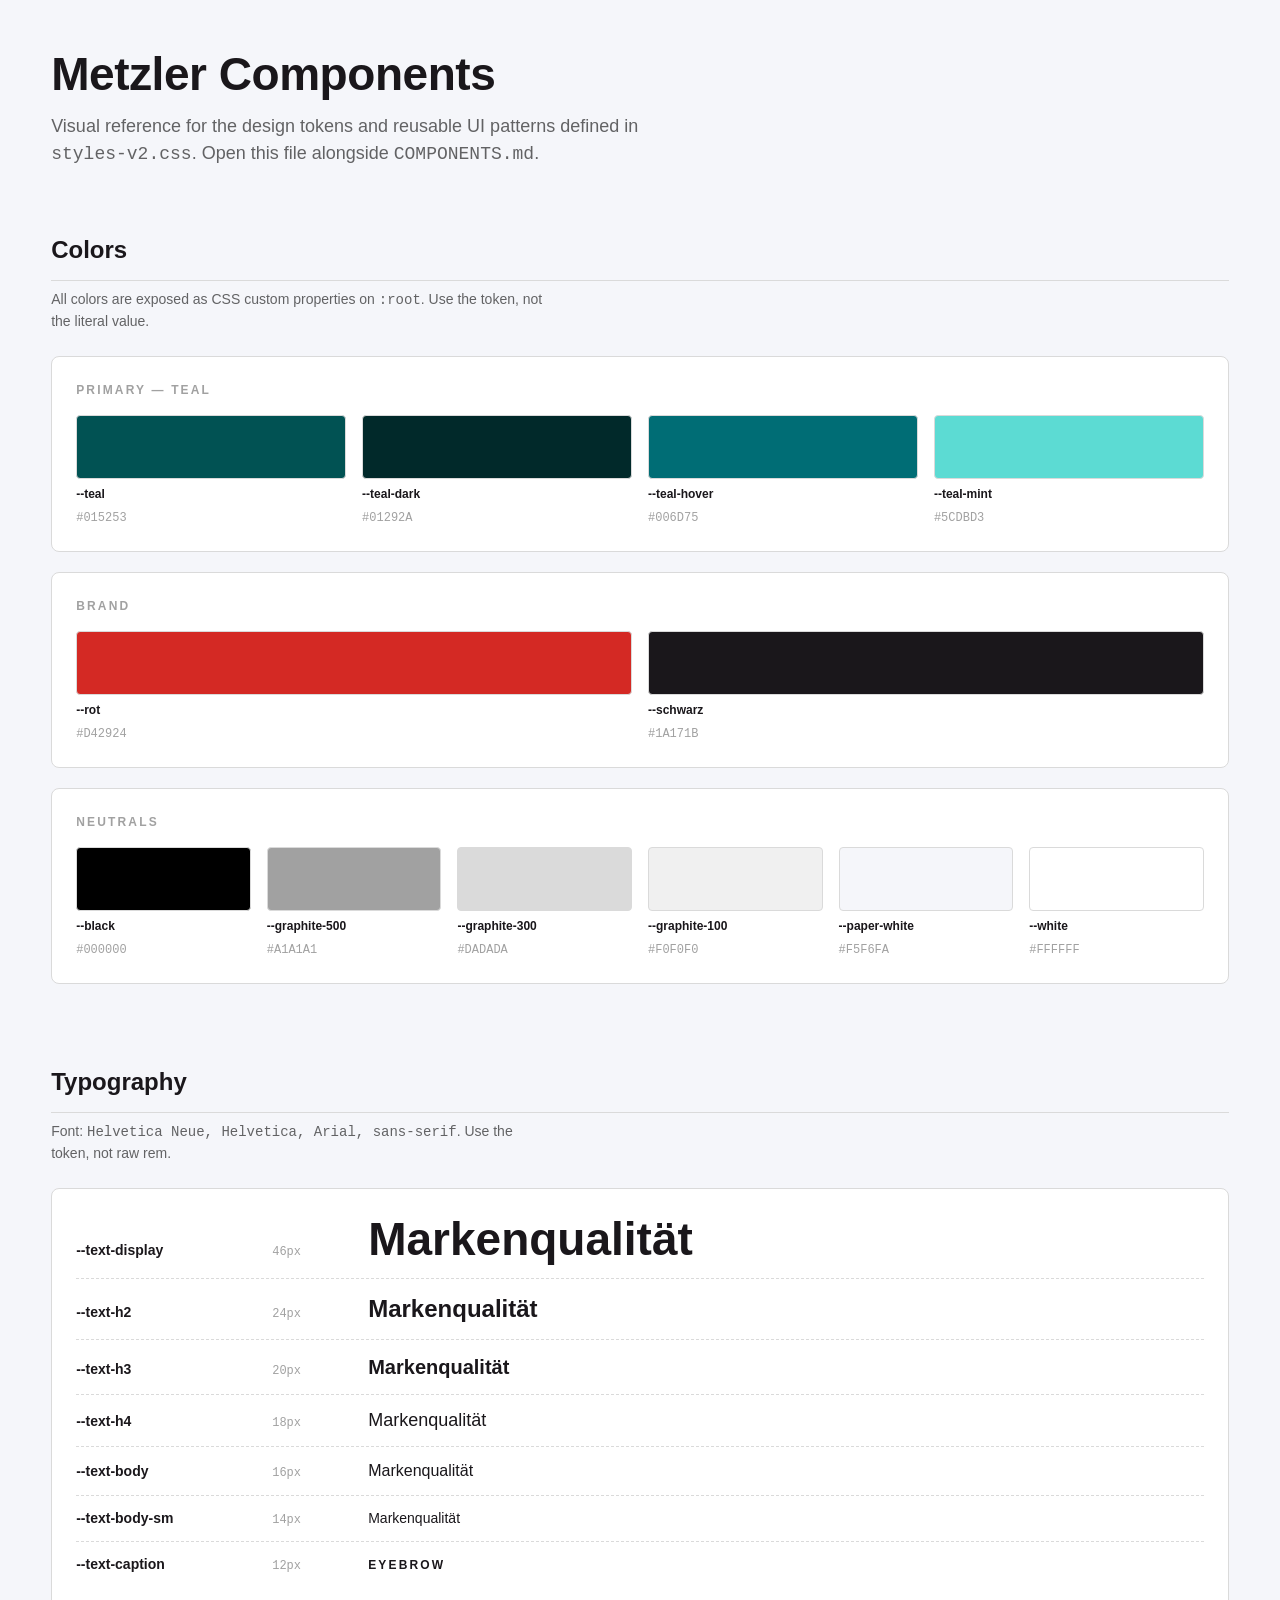
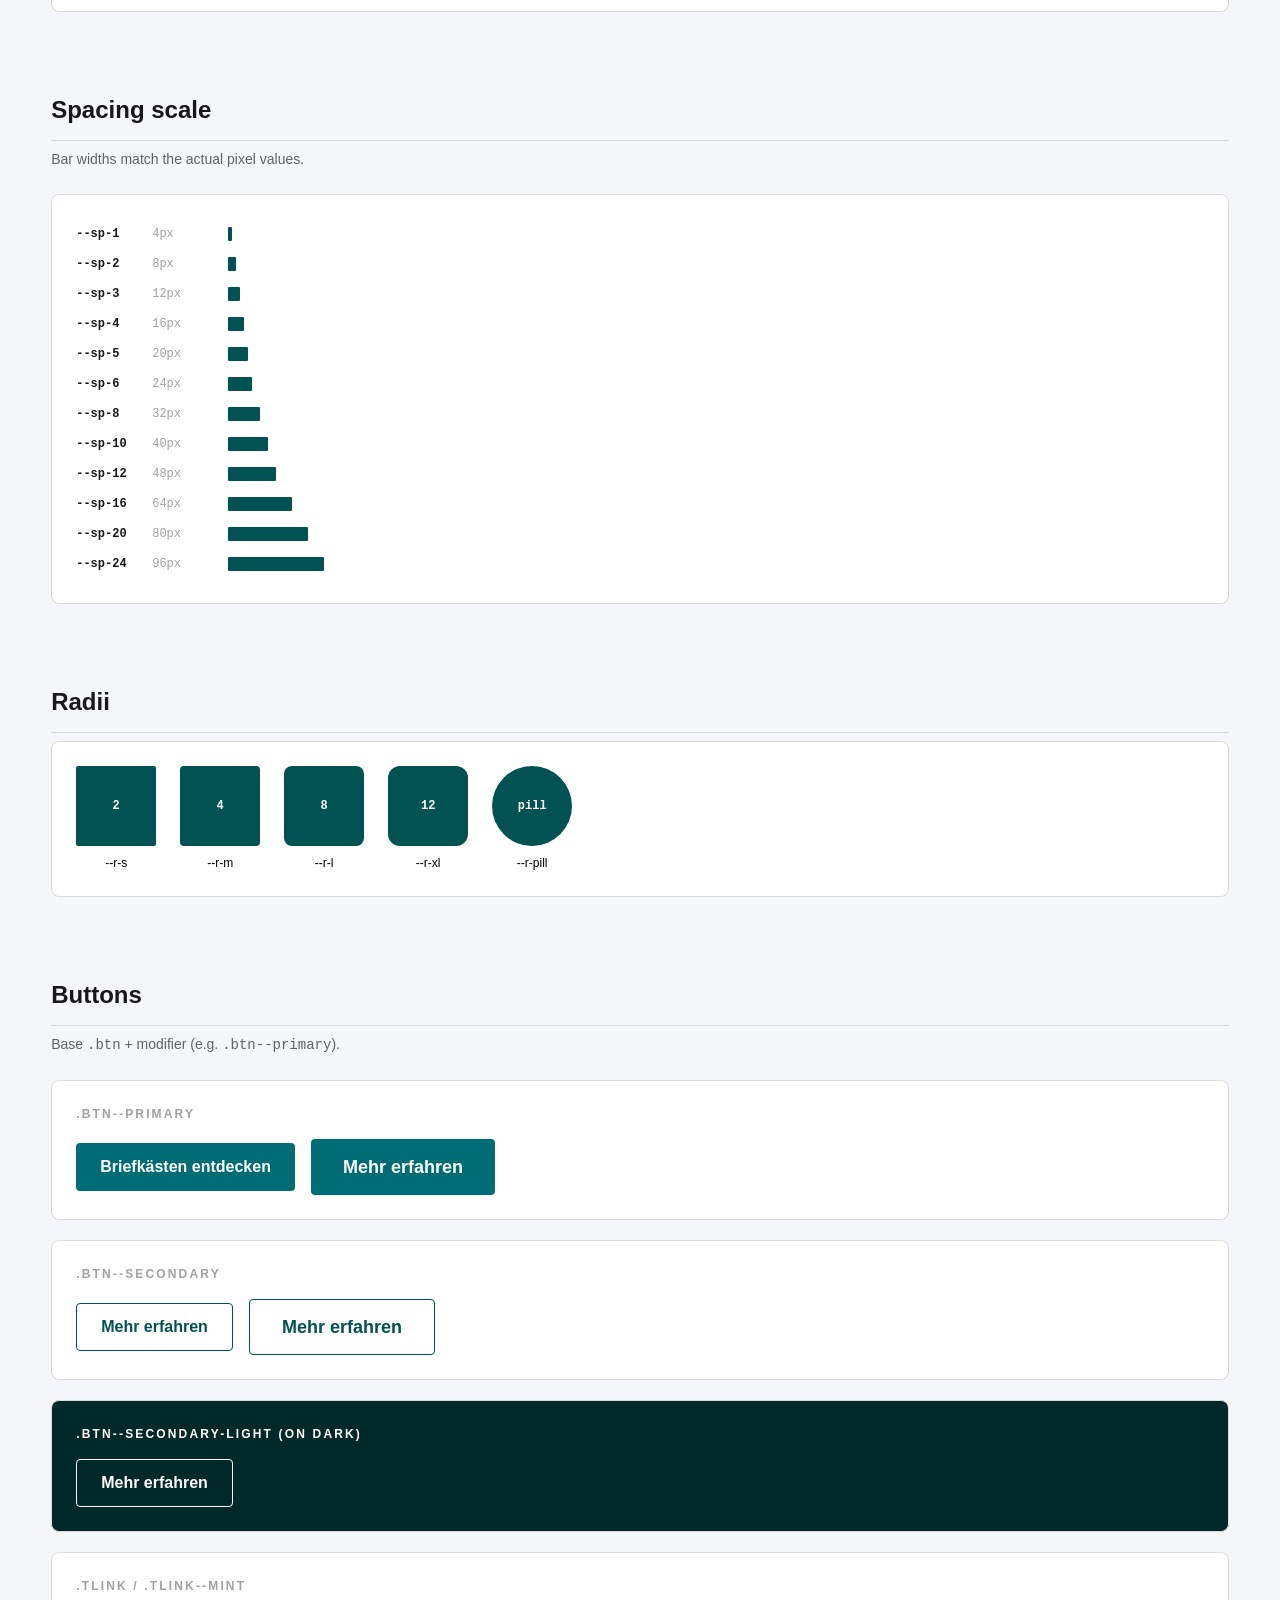
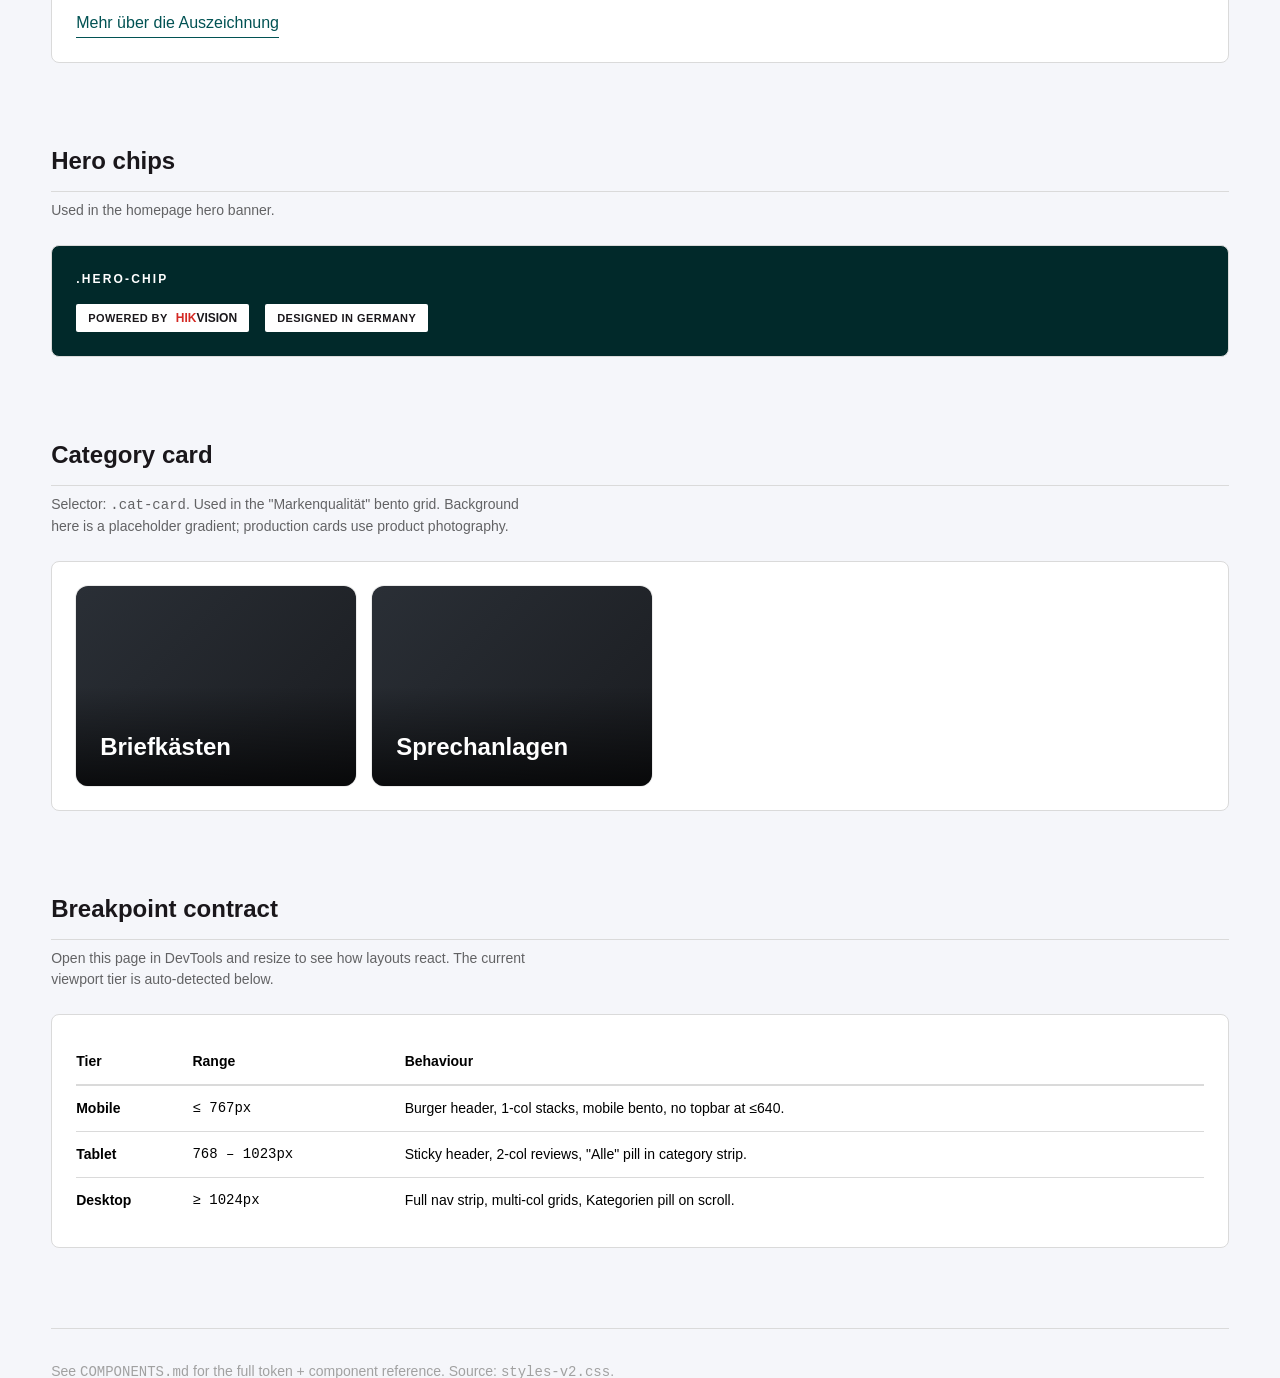
==== commit 4cbe1131: "docs: trim unused tokens from COMPONENTS.md + components.html Removed from docs (tokens stay in styl" ====
--- a/components.html
+++ b/components.html
@@ -174,12 +174,10 @@
     </div>
 
     <div class="ref-block">
-      <div class="ref-label">Brand & status</div>
+      <div class="ref-label">Brand</div>
       <div class="ref-grid">
         <div class="swatch"><div class="swatch__chip" style="background:#D42924"></div><div class="swatch__name">--rot</div><div class="swatch__hex">#D42924</div></div>
         <div class="swatch"><div class="swatch__chip" style="background:#1A171B"></div><div class="swatch__name">--schwarz</div><div class="swatch__hex">#1A171B</div></div>
-        <div class="swatch"><div class="swatch__chip" style="background:#009951"></div><div class="swatch__name">--green</div><div class="swatch__hex">#009951</div></div>
-        <div class="swatch"><div class="swatch__chip" style="background:#C90000"></div><div class="swatch__name">--red-default</div><div class="swatch__hex">#C90000</div></div>
       </div>
     </div>
 
@@ -202,7 +200,6 @@
     <p class="ref-section-desc">Font: <code>Helvetica Neue, Helvetica, Arial, sans-serif</code>. Use the token, not raw rem.</p>
     <div class="ref-block">
       <div class="type-row"><span class="type-row__name">--text-display</span><span class="type-row__size">46px</span><span class="type-row__sample" style="font-size:var(--text-display); line-height:var(--lh-display); font-weight:700;">Markenqualität</span></div>
-      <div class="type-row"><span class="type-row__name">--text-h1</span><span class="type-row__size">30px</span><span class="type-row__sample" style="font-size:var(--text-h1); font-weight:700;">Markenqualität</span></div>
       <div class="type-row"><span class="type-row__name">--text-h2</span><span class="type-row__size">24px</span><span class="type-row__sample" style="font-size:var(--text-h2); font-weight:700;">Markenqualität</span></div>
       <div class="type-row"><span class="type-row__name">--text-h3</span><span class="type-row__size">20px</span><span class="type-row__sample" style="font-size:var(--text-h3); font-weight:700;">Markenqualität</span></div>
       <div class="type-row"><span class="type-row__name">--text-h4</span><span class="type-row__size">18px</span><span class="type-row__sample" style="font-size:var(--text-h4); font-weight:500;">Markenqualität</span></div>
@@ -237,12 +234,10 @@
     <h2 class="ref-section-title">Radii</h2>
     <div class="ref-block">
       <div class="ref-row" style="gap: var(--sp-6)">
-        <div class="radius-chip"><div class="radius-chip__box" style="border-radius: var(--r-xs)">1</div><span>--r-xs</span></div>
         <div class="radius-chip"><div class="radius-chip__box" style="border-radius: var(--r-s)">2</div><span>--r-s</span></div>
         <div class="radius-chip"><div class="radius-chip__box" style="border-radius: var(--r-m)">4</div><span>--r-m</span></div>
         <div class="radius-chip"><div class="radius-chip__box" style="border-radius: var(--r-l)">8</div><span>--r-l</span></div>
         <div class="radius-chip"><div class="radius-chip__box" style="border-radius: var(--r-xl)">12</div><span>--r-xl</span></div>
-        <div class="radius-chip"><div class="radius-chip__box" style="border-radius: var(--r-xxl)">20</div><span>--r-xxl</span></div>
         <div class="radius-chip"><div class="radius-chip__box" style="border-radius: var(--r-pill)">pill</div><span>--r-pill</span></div>
       </div>
     </div>
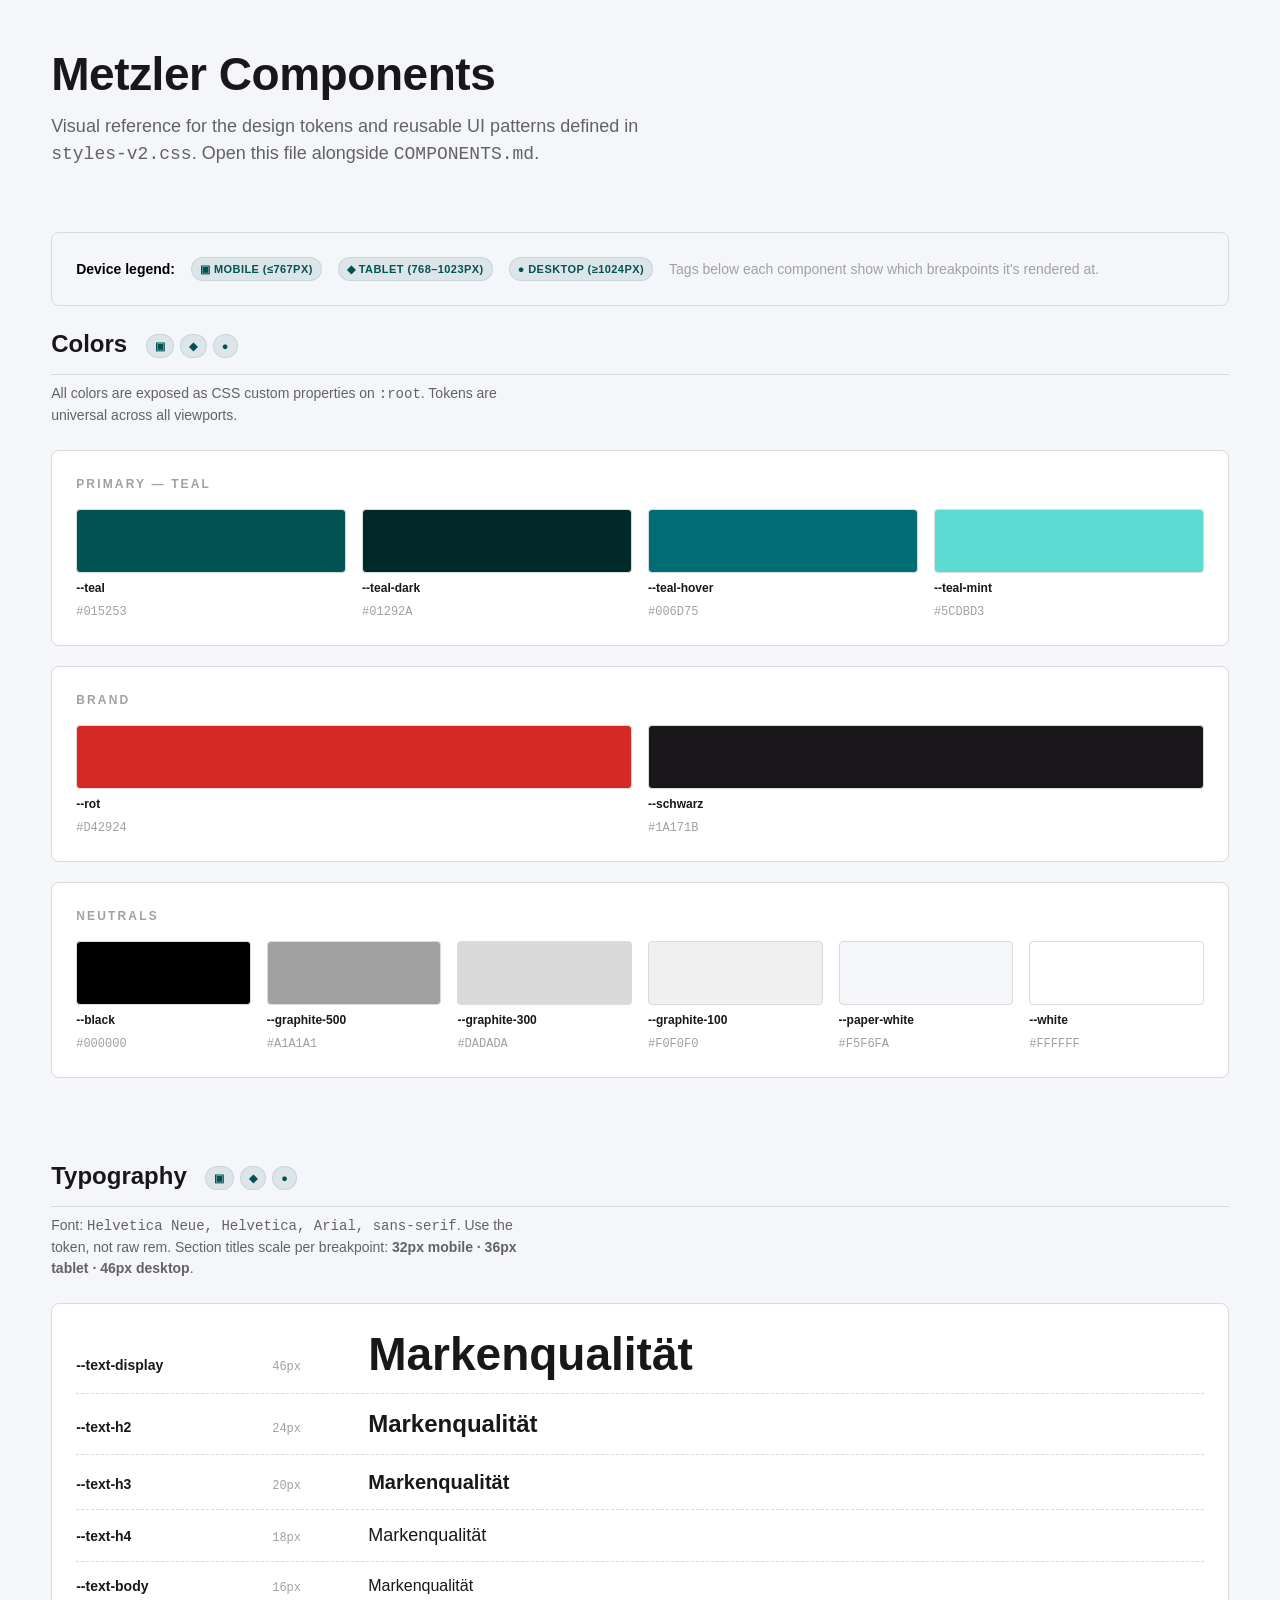
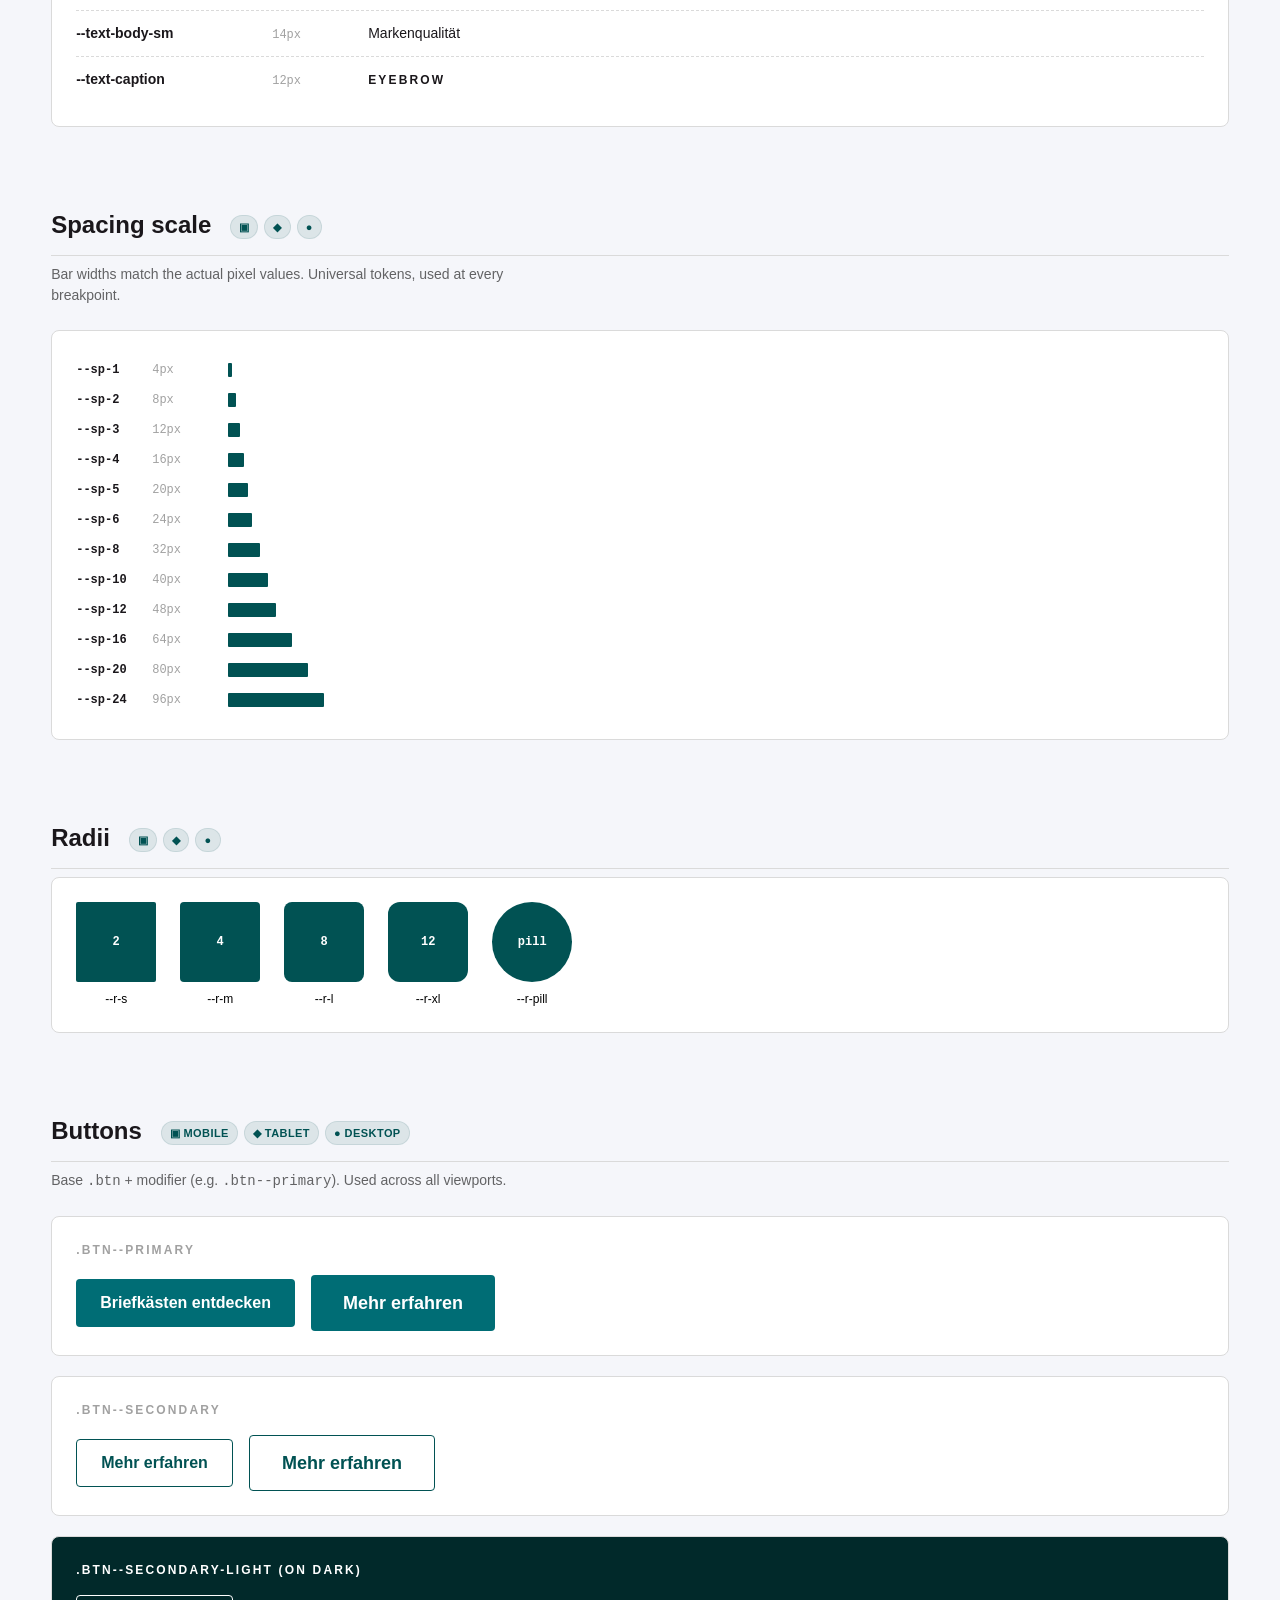
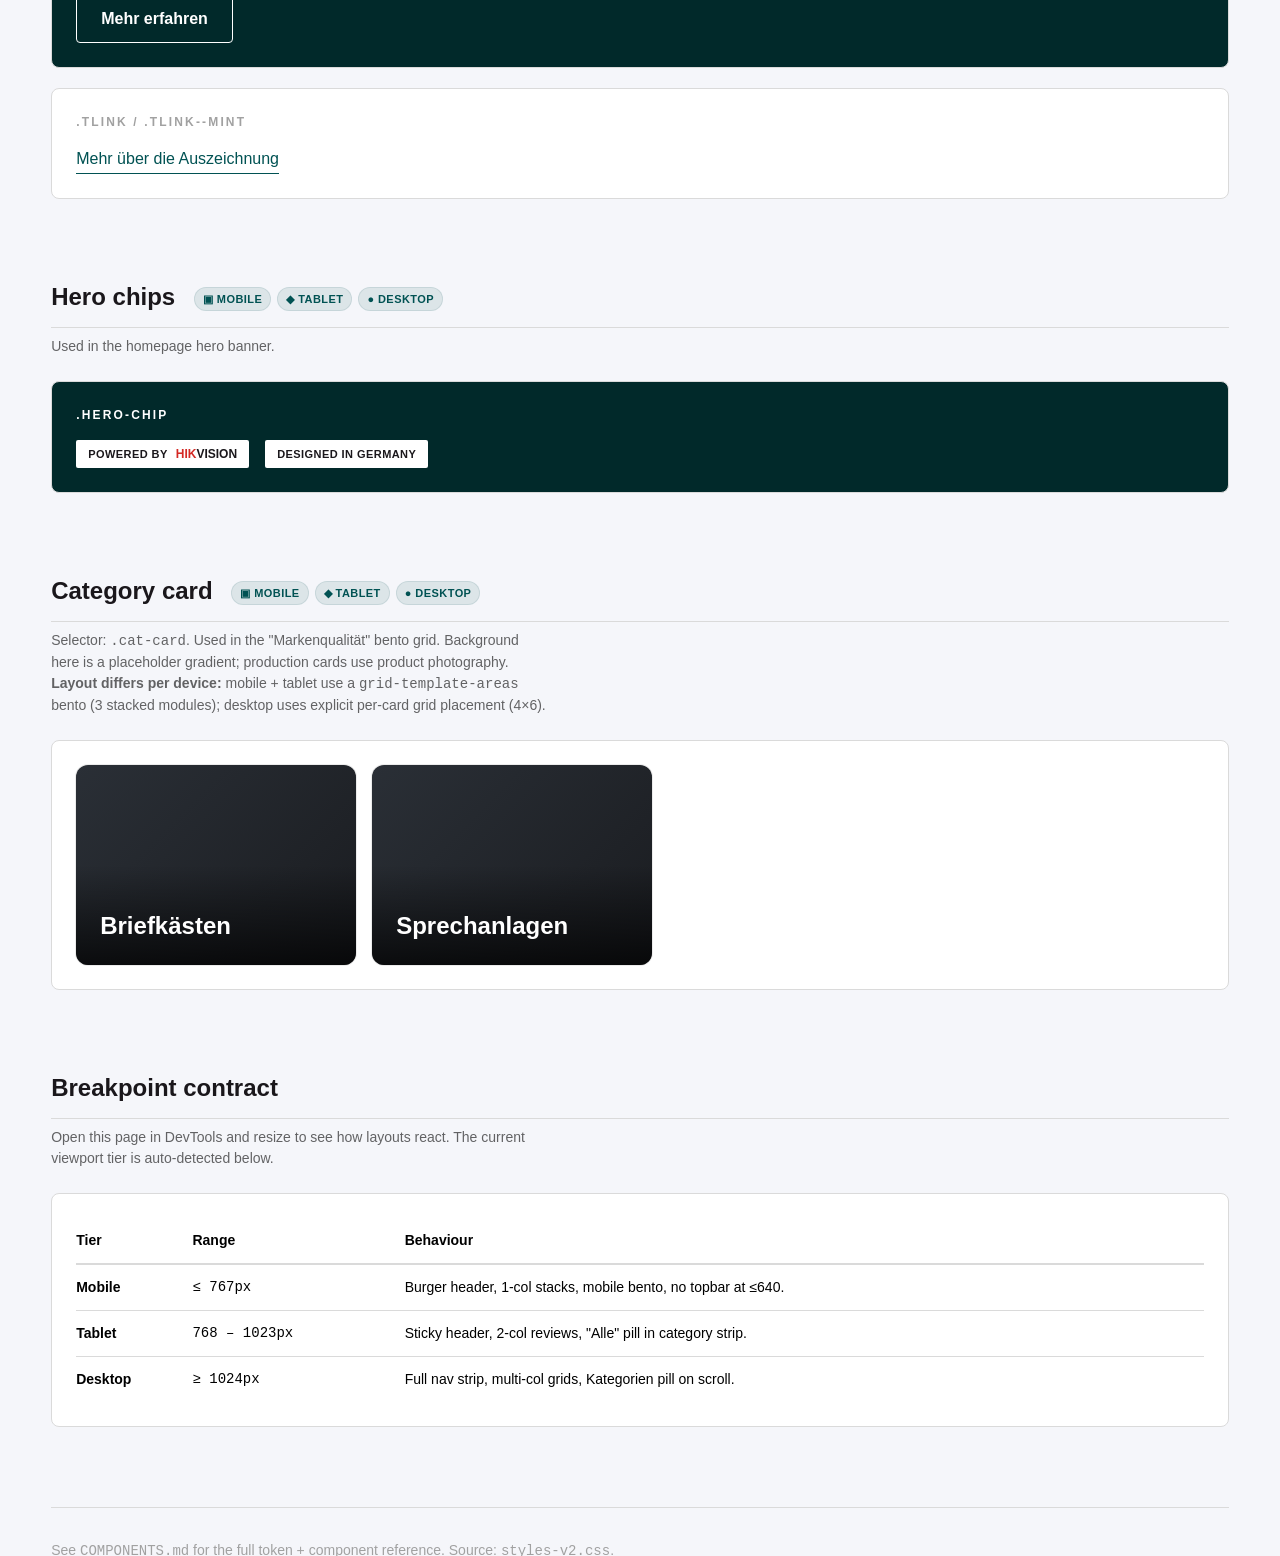
==== commit 5b5350f1: "docs: add device-usage tags to components.html - Top-of-page legend explaining the ▣ Mobile / ◆ Tabl" ====
--- a/components.html
+++ b/components.html
@@ -127,6 +127,34 @@
     /* Trust badge demo wrapper */
     .demo-trust { width: 160px; }
 
+    /* Device badge — shows which breakpoints a component is used in */
+    .devices {
+      display: inline-flex;
+      gap: 6px;
+      align-items: center;
+      margin-left: var(--sp-3);
+      vertical-align: middle;
+    }
+    .device-tag {
+      display: inline-flex;
+      align-items: center;
+      gap: 4px;
+      font-size: 11px;
+      font-weight: 700;
+      letter-spacing: 0.04em;
+      padding: 3px 8px;
+      border-radius: var(--r-pill);
+      background: var(--paper-white);
+      color: var(--graphite-500);
+      border: 1px solid var(--graphite-300);
+      text-transform: uppercase;
+    }
+    .device-tag--on {
+      background: var(--teal-10);
+      color: var(--teal);
+      border-color: var(--teal-10);
+    }
+
     /* Cat-card demo (simplified — actual cards rely on real images) */
     .demo-cat {
       width: 280px;
@@ -158,10 +186,24 @@
   <h1 class="ref-h1">Metzler Components</h1>
   <p class="ref-sub">Visual reference for the design tokens and reusable UI patterns defined in <code>styles-v2.css</code>. Open this file alongside <code>COMPONENTS.md</code>.</p>
 
+  <div class="ref-block" style="display: flex; align-items: center; gap: var(--sp-4); flex-wrap: wrap; background: var(--paper-white);">
+    <strong style="font-size: var(--text-body-sm);">Device legend:</strong>
+    <span class="device-tag device-tag--on">▣ Mobile (≤767px)</span>
+    <span class="device-tag device-tag--on">◆ Tablet (768–1023px)</span>
+    <span class="device-tag device-tag--on">● Desktop (≥1024px)</span>
+    <span style="font-size: var(--text-body-sm); color: var(--graphite-500);">Tags below each component show which breakpoints it's rendered at.</span>
+  </div>
+
   <!-- ─── COLORS ─── -->
   <section class="ref-section">
-    <h2 class="ref-section-title">Colors</h2>
-    <p class="ref-section-desc">All colors are exposed as CSS custom properties on <code>:root</code>. Use the token, not the literal value.</p>
+    <h2 class="ref-section-title">Colors
+      <span class="devices">
+        <span class="device-tag device-tag--on">▣</span>
+        <span class="device-tag device-tag--on">◆</span>
+        <span class="device-tag device-tag--on">●</span>
+      </span>
+    </h2>
+    <p class="ref-section-desc">All colors are exposed as CSS custom properties on <code>:root</code>. Tokens are universal across all viewports.</p>
 
     <div class="ref-block">
       <div class="ref-label">Primary — teal</div>
@@ -196,8 +238,14 @@
 
   <!-- ─── TYPOGRAPHY ─── -->
   <section class="ref-section">
-    <h2 class="ref-section-title">Typography</h2>
-    <p class="ref-section-desc">Font: <code>Helvetica Neue, Helvetica, Arial, sans-serif</code>. Use the token, not raw rem.</p>
+    <h2 class="ref-section-title">Typography
+      <span class="devices">
+        <span class="device-tag device-tag--on">▣</span>
+        <span class="device-tag device-tag--on">◆</span>
+        <span class="device-tag device-tag--on">●</span>
+      </span>
+    </h2>
+    <p class="ref-section-desc">Font: <code>Helvetica Neue, Helvetica, Arial, sans-serif</code>. Use the token, not raw rem. Section titles scale per breakpoint: <strong>32px mobile · 36px tablet · 46px desktop</strong>.</p>
     <div class="ref-block">
       <div class="type-row"><span class="type-row__name">--text-display</span><span class="type-row__size">46px</span><span class="type-row__sample" style="font-size:var(--text-display); line-height:var(--lh-display); font-weight:700;">Markenqualität</span></div>
       <div class="type-row"><span class="type-row__name">--text-h2</span><span class="type-row__size">24px</span><span class="type-row__sample" style="font-size:var(--text-h2); font-weight:700;">Markenqualität</span></div>
@@ -211,8 +259,14 @@
 
   <!-- ─── SPACING ─── -->
   <section class="ref-section">
-    <h2 class="ref-section-title">Spacing scale</h2>
-    <p class="ref-section-desc">Bar widths match the actual pixel values.</p>
+    <h2 class="ref-section-title">Spacing scale
+      <span class="devices">
+        <span class="device-tag device-tag--on">▣</span>
+        <span class="device-tag device-tag--on">◆</span>
+        <span class="device-tag device-tag--on">●</span>
+      </span>
+    </h2>
+    <p class="ref-section-desc">Bar widths match the actual pixel values. Universal tokens, used at every breakpoint.</p>
     <div class="ref-block">
       <div class="space-row"><span class="space-row__token">--sp-1</span><span class="space-row__px">4px</span><span class="space-row__bar" style="width:4px"></span></div>
       <div class="space-row"><span class="space-row__token">--sp-2</span><span class="space-row__px">8px</span><span class="space-row__bar" style="width:8px"></span></div>
@@ -231,7 +285,13 @@
 
   <!-- ─── RADII ─── -->
   <section class="ref-section">
-    <h2 class="ref-section-title">Radii</h2>
+    <h2 class="ref-section-title">Radii
+      <span class="devices">
+        <span class="device-tag device-tag--on">▣</span>
+        <span class="device-tag device-tag--on">◆</span>
+        <span class="device-tag device-tag--on">●</span>
+      </span>
+    </h2>
     <div class="ref-block">
       <div class="ref-row" style="gap: var(--sp-6)">
         <div class="radius-chip"><div class="radius-chip__box" style="border-radius: var(--r-s)">2</div><span>--r-s</span></div>
@@ -245,8 +305,14 @@
 
   <!-- ─── BUTTONS ─── -->
   <section class="ref-section">
-    <h2 class="ref-section-title">Buttons</h2>
-    <p class="ref-section-desc">Base <code>.btn</code> + modifier (e.g. <code>.btn--primary</code>).</p>
+    <h2 class="ref-section-title">Buttons
+      <span class="devices">
+        <span class="device-tag device-tag--on">▣ Mobile</span>
+        <span class="device-tag device-tag--on">◆ Tablet</span>
+        <span class="device-tag device-tag--on">● Desktop</span>
+      </span>
+    </h2>
+    <p class="ref-section-desc">Base <code>.btn</code> + modifier (e.g. <code>.btn--primary</code>). Used across all viewports.</p>
 
     <div class="ref-block">
       <div class="ref-label">.btn--primary</div>
@@ -281,7 +347,13 @@
 
   <!-- ─── HERO CHIPS ─── -->
   <section class="ref-section">
-    <h2 class="ref-section-title">Hero chips</h2>
+    <h2 class="ref-section-title">Hero chips
+      <span class="devices">
+        <span class="device-tag device-tag--on">▣ Mobile</span>
+        <span class="device-tag device-tag--on">◆ Tablet</span>
+        <span class="device-tag device-tag--on">● Desktop</span>
+      </span>
+    </h2>
     <p class="ref-section-desc">Used in the homepage hero banner.</p>
     <div class="ref-block" style="background: var(--teal-dark)">
       <div class="ref-label" style="color: var(--white)">.hero-chip</div>
@@ -299,8 +371,14 @@
 
   <!-- ─── CATEGORY CARD ─── -->
   <section class="ref-section">
-    <h2 class="ref-section-title">Category card</h2>
-    <p class="ref-section-desc">Selector: <code>.cat-card</code>. Used in the "Markenqualität" bento grid. Background here is a placeholder gradient; production cards use product photography.</p>
+    <h2 class="ref-section-title">Category card
+      <span class="devices">
+        <span class="device-tag device-tag--on">▣ Mobile</span>
+        <span class="device-tag device-tag--on">◆ Tablet</span>
+        <span class="device-tag device-tag--on">● Desktop</span>
+      </span>
+    </h2>
+    <p class="ref-section-desc">Selector: <code>.cat-card</code>. Used in the "Markenqualität" bento grid. Background here is a placeholder gradient; production cards use product photography. <strong>Layout differs per device:</strong> mobile + tablet use a <code>grid-template-areas</code> bento (3 stacked modules); desktop uses explicit per-card grid placement (4×6).</p>
     <div class="ref-block">
       <div class="ref-row">
         <div class="demo-cat">
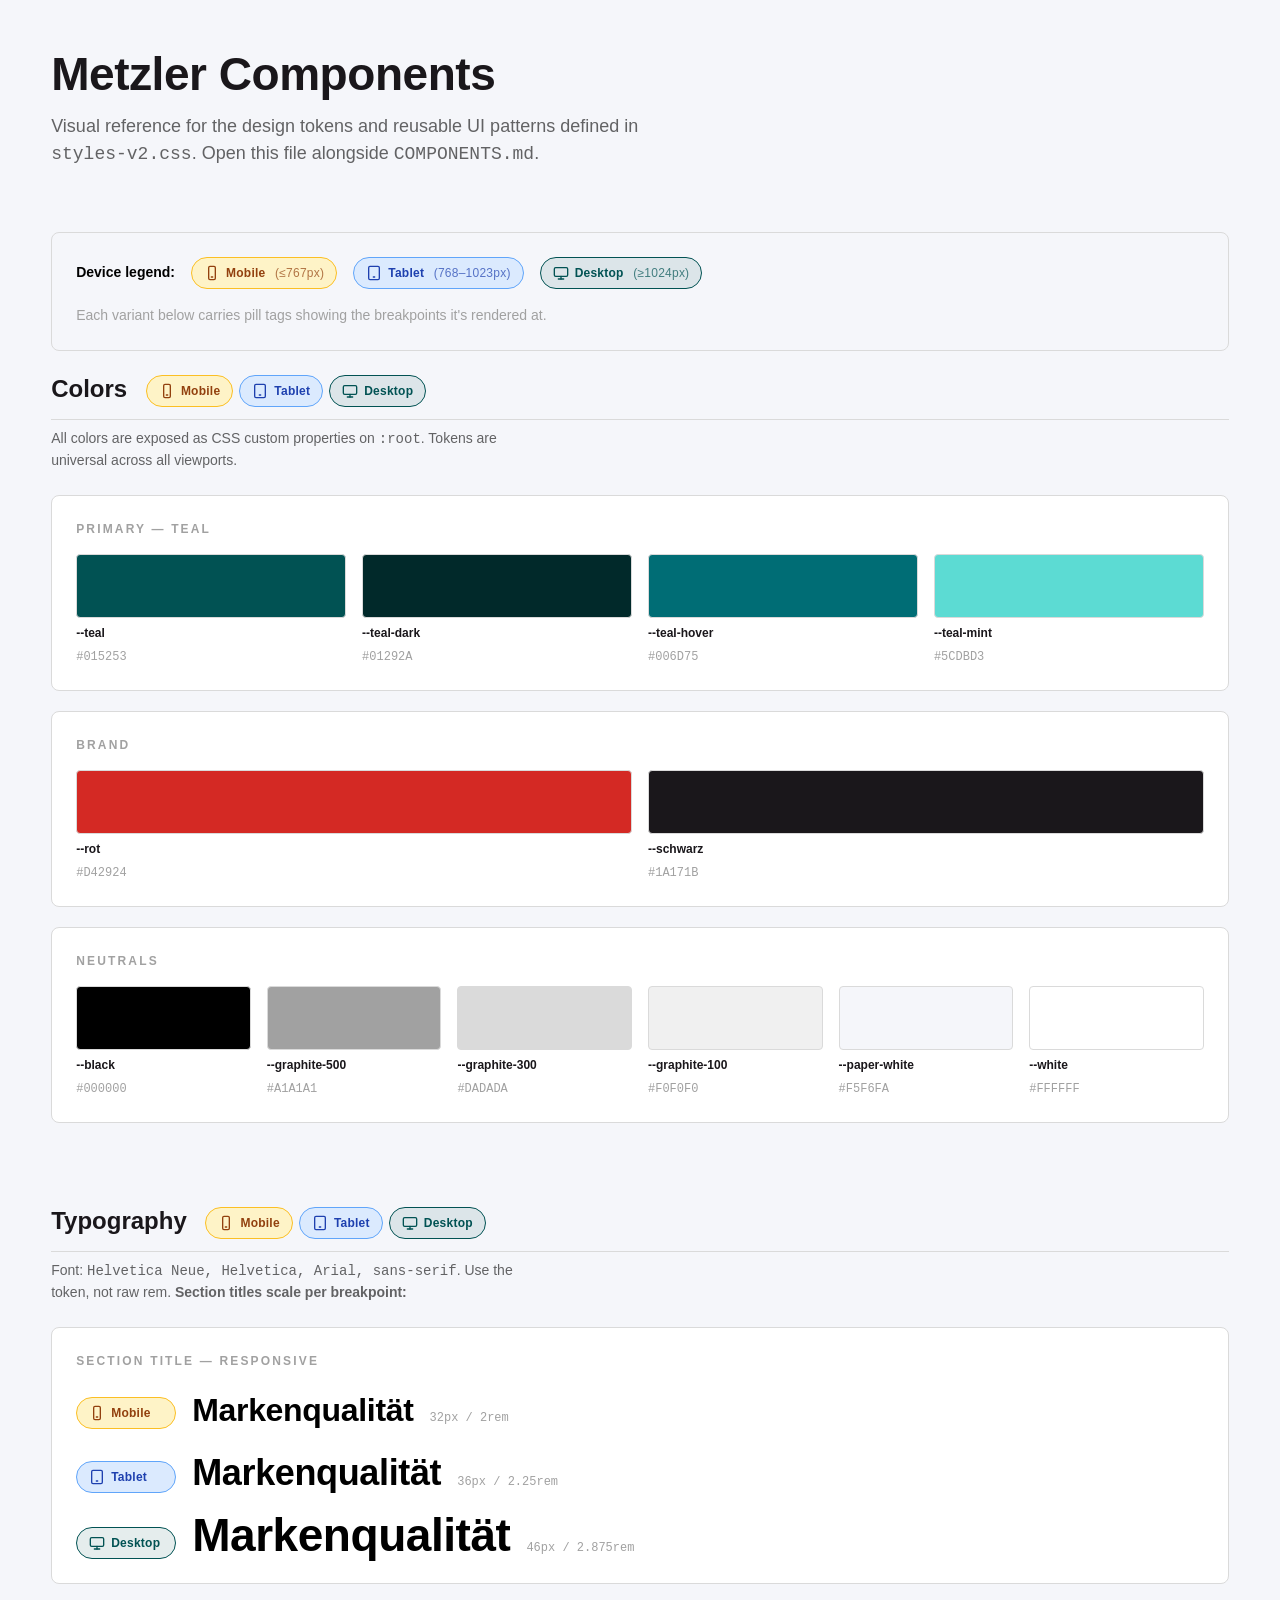
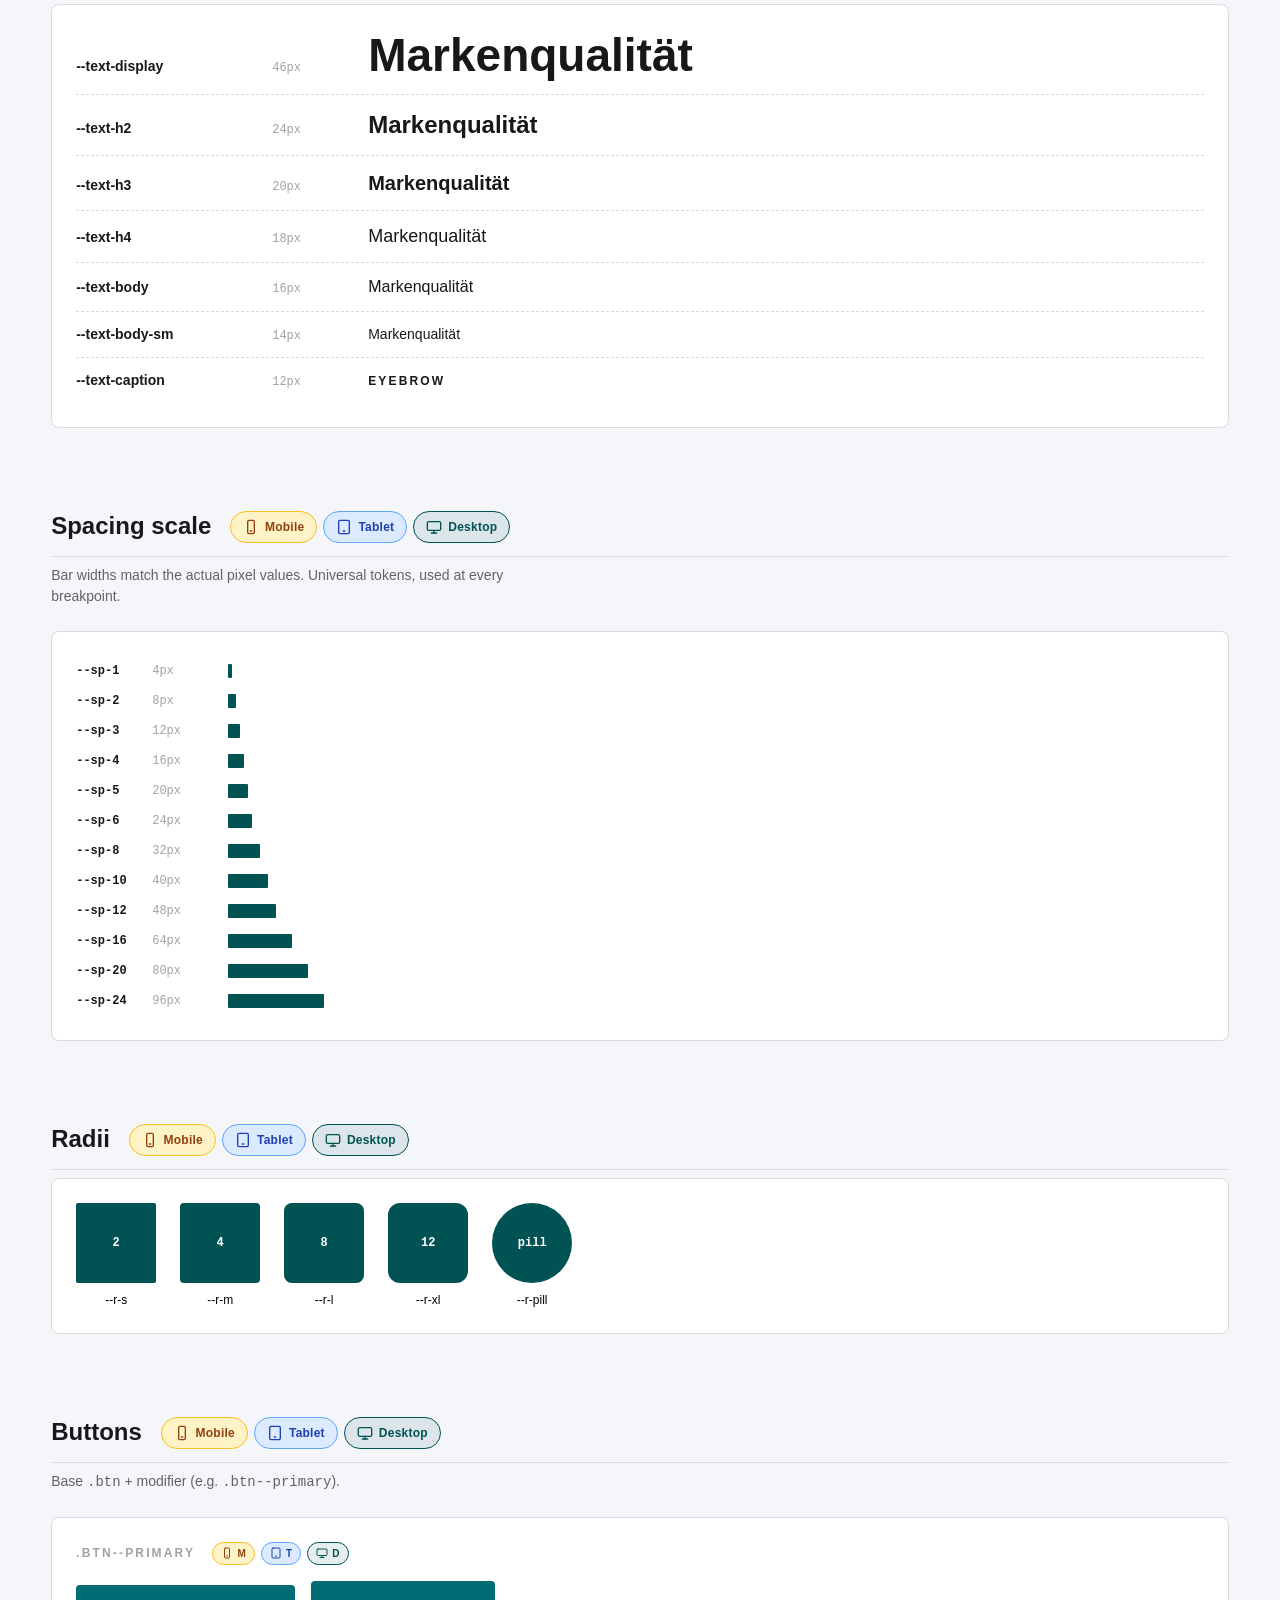
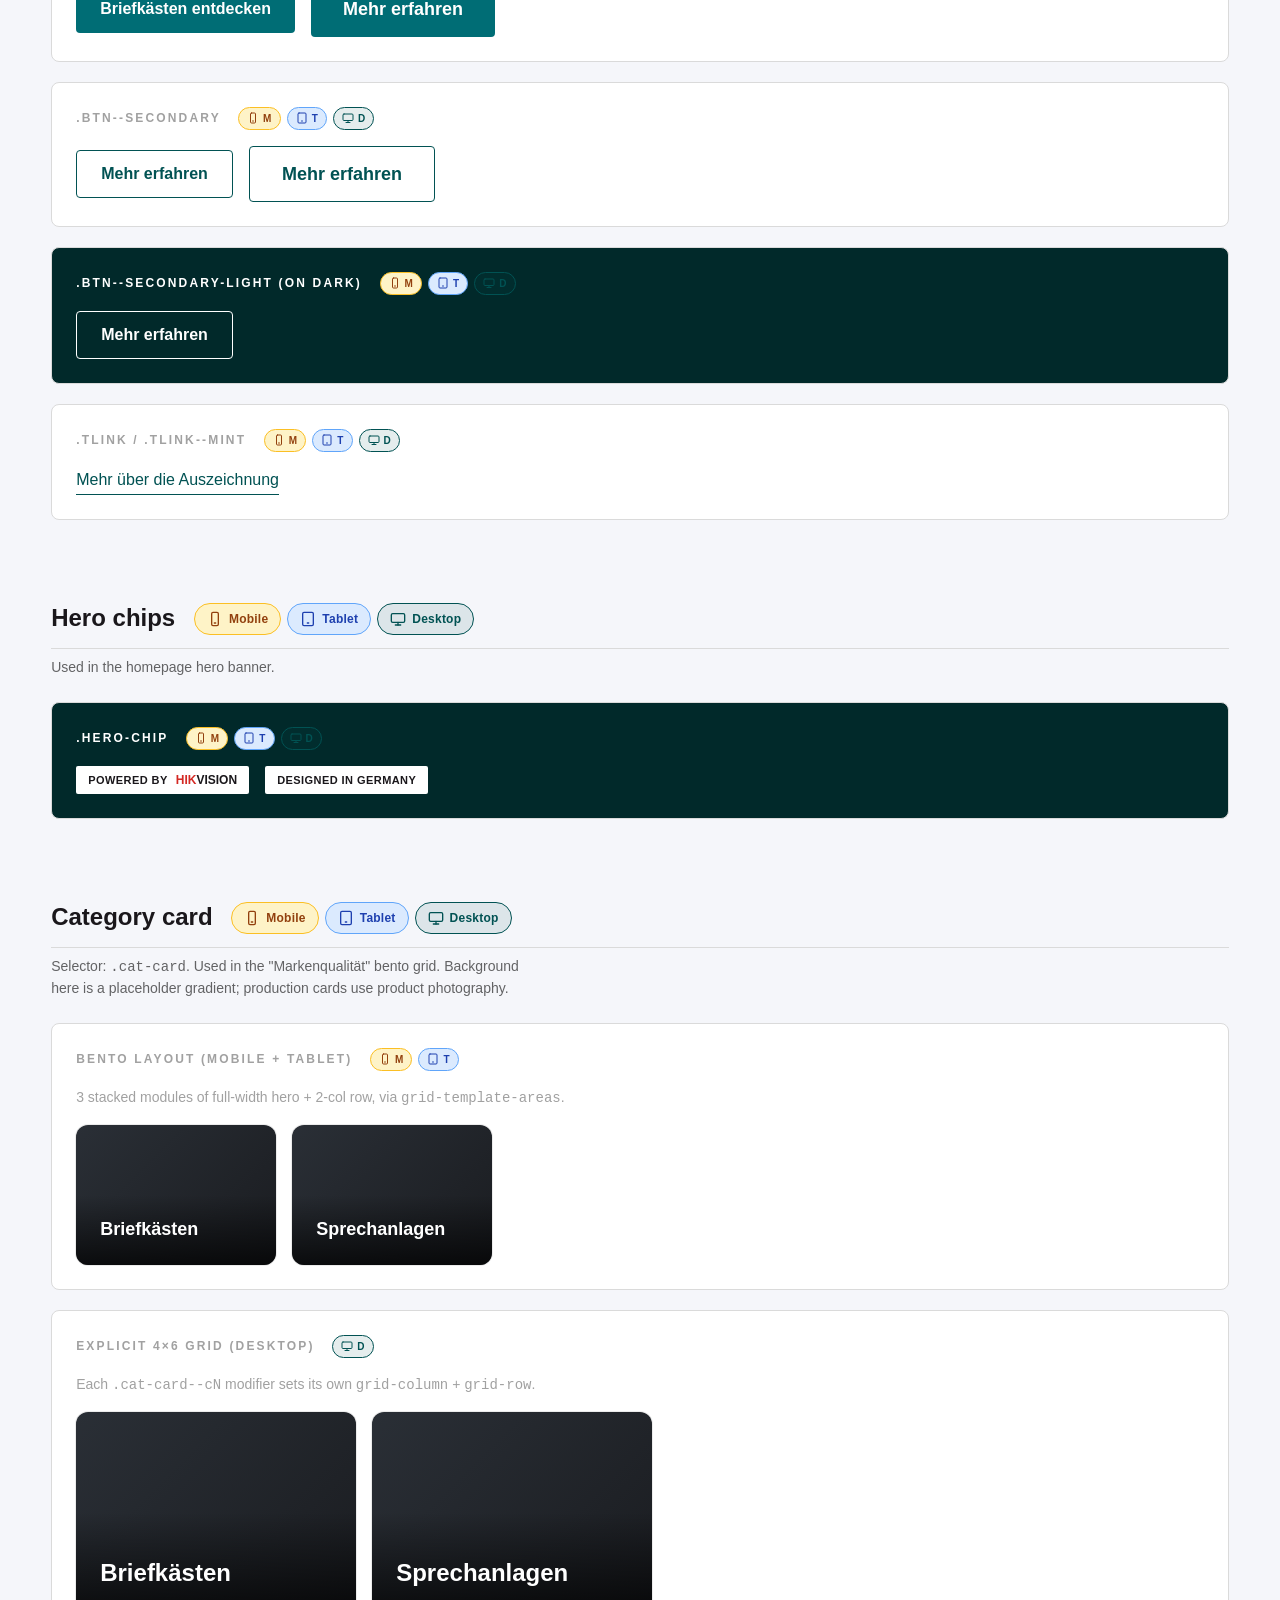
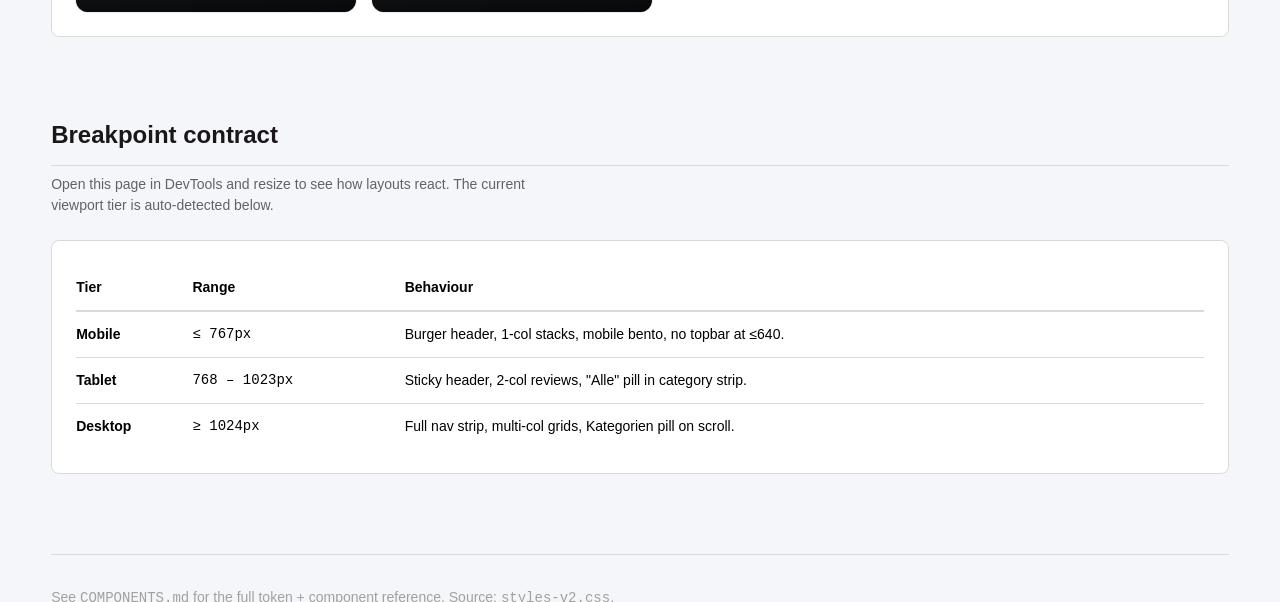
==== commit 21b52b32: "docs: stronger device tags + per-variant categorization - Replace weak ▣/◆/● unicode symbols with pr" ====
--- a/components.html
+++ b/components.html
@@ -138,21 +138,58 @@
     .device-tag {
       display: inline-flex;
       align-items: center;
-      gap: 4px;
-      font-size: 11px;
+      gap: 6px;
+      font-size: 12px;
       font-weight: 700;
-      letter-spacing: 0.04em;
-      padding: 3px 8px;
+      letter-spacing: 0.02em;
+      padding: 6px 12px;
       border-radius: var(--r-pill);
-      background: var(--paper-white);
+      background: var(--white);
       color: var(--graphite-500);
-      border: 1px solid var(--graphite-300);
-      text-transform: uppercase;
-    }
-    .device-tag--on {
+      border: 1.5px solid var(--graphite-300);
+      transition: all 0.18s ease;
+    }
+    .device-tag svg {
+      width: 16px;
+      height: 16px;
+      stroke-width: 2;
+      flex-shrink: 0;
+    }
+    .device-tag--mobile {
+      background: #fef3c7;
+      color: #92400e;
+      border-color: #fbbf24;
+    }
+    .device-tag--tablet {
+      background: #dbeafe;
+      color: #1e40af;
+      border-color: #60a5fa;
+    }
+    .device-tag--desktop {
       background: var(--teal-10);
       color: var(--teal);
-      border-color: var(--teal-10);
+      border-color: var(--teal);
+    }
+    .device-tag--off {
+      opacity: 0.25;
+      filter: grayscale(0.8);
+    }
+
+    /* Inline tags inside ref-blocks (per-variant device usage) */
+    .ref-block-tags {
+      display: inline-flex;
+      gap: 6px;
+      margin-left: var(--sp-3);
+      vertical-align: middle;
+    }
+    .ref-block-tags .device-tag {
+      font-size: 10px;
+      padding: 3px 8px;
+      gap: 4px;
+    }
+    .ref-block-tags .device-tag svg {
+      width: 12px;
+      height: 12px;
     }
 
     /* Cat-card demo (simplified — actual cards rely on real images) */
@@ -183,24 +220,43 @@
   </style>
 </head>
 <body>
+  <!-- SVG icon sprite for device tags -->
+  <svg width="0" height="0" style="position:absolute" aria-hidden="true">
+    <defs>
+      <symbol id="d-mobile" viewBox="0 0 24 24" fill="none" stroke="currentColor" stroke-linecap="round" stroke-linejoin="round">
+        <rect x="7" y="2" width="10" height="20" rx="2"/>
+        <line x1="11" y1="18" x2="13" y2="18"/>
+      </symbol>
+      <symbol id="d-tablet" viewBox="0 0 24 24" fill="none" stroke="currentColor" stroke-linecap="round" stroke-linejoin="round">
+        <rect x="4" y="2" width="16" height="20" rx="2"/>
+        <line x1="11" y1="18" x2="13" y2="18"/>
+      </symbol>
+      <symbol id="d-desktop" viewBox="0 0 24 24" fill="none" stroke="currentColor" stroke-linecap="round" stroke-linejoin="round">
+        <rect x="2" y="4" width="20" height="13" rx="2"/>
+        <line x1="8" y1="21" x2="16" y2="21"/>
+        <line x1="12" y1="17" x2="12" y2="21"/>
+      </symbol>
+    </defs>
+  </svg>
+
   <h1 class="ref-h1">Metzler Components</h1>
   <p class="ref-sub">Visual reference for the design tokens and reusable UI patterns defined in <code>styles-v2.css</code>. Open this file alongside <code>COMPONENTS.md</code>.</p>
 
   <div class="ref-block" style="display: flex; align-items: center; gap: var(--sp-4); flex-wrap: wrap; background: var(--paper-white);">
     <strong style="font-size: var(--text-body-sm);">Device legend:</strong>
-    <span class="device-tag device-tag--on">▣ Mobile (≤767px)</span>
-    <span class="device-tag device-tag--on">◆ Tablet (768–1023px)</span>
-    <span class="device-tag device-tag--on">● Desktop (≥1024px)</span>
-    <span style="font-size: var(--text-body-sm); color: var(--graphite-500);">Tags below each component show which breakpoints it's rendered at.</span>
+    <span class="device-tag device-tag--mobile"><svg><use href="#d-mobile"/></svg>Mobile&nbsp;<span style="opacity:0.7;font-weight:500">(≤767px)</span></span>
+    <span class="device-tag device-tag--tablet"><svg><use href="#d-tablet"/></svg>Tablet&nbsp;<span style="opacity:0.7;font-weight:500">(768–1023px)</span></span>
+    <span class="device-tag device-tag--desktop"><svg><use href="#d-desktop"/></svg>Desktop&nbsp;<span style="opacity:0.7;font-weight:500">(≥1024px)</span></span>
+    <span style="font-size: var(--text-body-sm); color: var(--graphite-500); flex-basis: 100%;">Each variant below carries pill tags showing the breakpoints it's rendered at.</span>
   </div>
 
   <!-- ─── COLORS ─── -->
   <section class="ref-section">
     <h2 class="ref-section-title">Colors
       <span class="devices">
-        <span class="device-tag device-tag--on">▣</span>
-        <span class="device-tag device-tag--on">◆</span>
-        <span class="device-tag device-tag--on">●</span>
+        <span class="device-tag device-tag--mobile"><svg><use href="#d-mobile"/></svg>Mobile</span>
+        <span class="device-tag device-tag--tablet"><svg><use href="#d-tablet"/></svg>Tablet</span>
+        <span class="device-tag device-tag--desktop"><svg><use href="#d-desktop"/></svg>Desktop</span>
       </span>
     </h2>
     <p class="ref-section-desc">All colors are exposed as CSS custom properties on <code>:root</code>. Tokens are universal across all viewports.</p>
@@ -240,12 +296,33 @@
   <section class="ref-section">
     <h2 class="ref-section-title">Typography
       <span class="devices">
-        <span class="device-tag device-tag--on">▣</span>
-        <span class="device-tag device-tag--on">◆</span>
-        <span class="device-tag device-tag--on">●</span>
-      </span>
-    </h2>
-    <p class="ref-section-desc">Font: <code>Helvetica Neue, Helvetica, Arial, sans-serif</code>. Use the token, not raw rem. Section titles scale per breakpoint: <strong>32px mobile · 36px tablet · 46px desktop</strong>.</p>
+        <span class="device-tag device-tag--mobile"><svg><use href="#d-mobile"/></svg>Mobile</span>
+        <span class="device-tag device-tag--tablet"><svg><use href="#d-tablet"/></svg>Tablet</span>
+        <span class="device-tag device-tag--desktop"><svg><use href="#d-desktop"/></svg>Desktop</span>
+      </span>
+    </h2>
+    <p class="ref-section-desc">Font: <code>Helvetica Neue, Helvetica, Arial, sans-serif</code>. Use the token, not raw rem. <strong>Section titles scale per breakpoint:</strong></p>
+
+    <div class="ref-block">
+      <div class="ref-label">Section title — responsive</div>
+      <div style="display: grid; gap: var(--sp-3);">
+        <div style="display: flex; align-items: baseline; gap: var(--sp-4);">
+          <span class="device-tag device-tag--mobile" style="min-width: 100px"><svg><use href="#d-mobile"/></svg>Mobile</span>
+          <span style="font-size: 2rem; font-weight: 700; letter-spacing: -0.01em;">Markenqualität</span>
+          <span style="font-size: var(--text-caption); color: var(--graphite-500); font-family: ui-monospace, monospace;">32px / 2rem</span>
+        </div>
+        <div style="display: flex; align-items: baseline; gap: var(--sp-4);">
+          <span class="device-tag device-tag--tablet" style="min-width: 100px"><svg><use href="#d-tablet"/></svg>Tablet</span>
+          <span style="font-size: 2.25rem; font-weight: 700; letter-spacing: -0.01em;">Markenqualität</span>
+          <span style="font-size: var(--text-caption); color: var(--graphite-500); font-family: ui-monospace, monospace;">36px / 2.25rem</span>
+        </div>
+        <div style="display: flex; align-items: baseline; gap: var(--sp-4);">
+          <span class="device-tag device-tag--desktop" style="min-width: 100px"><svg><use href="#d-desktop"/></svg>Desktop</span>
+          <span style="font-size: var(--text-display); font-weight: 700; letter-spacing: -0.01em; line-height: 1;">Markenqualität</span>
+          <span style="font-size: var(--text-caption); color: var(--graphite-500); font-family: ui-monospace, monospace;">46px / 2.875rem</span>
+        </div>
+      </div>
+    </div>
     <div class="ref-block">
       <div class="type-row"><span class="type-row__name">--text-display</span><span class="type-row__size">46px</span><span class="type-row__sample" style="font-size:var(--text-display); line-height:var(--lh-display); font-weight:700;">Markenqualität</span></div>
       <div class="type-row"><span class="type-row__name">--text-h2</span><span class="type-row__size">24px</span><span class="type-row__sample" style="font-size:var(--text-h2); font-weight:700;">Markenqualität</span></div>
@@ -261,9 +338,9 @@
   <section class="ref-section">
     <h2 class="ref-section-title">Spacing scale
       <span class="devices">
-        <span class="device-tag device-tag--on">▣</span>
-        <span class="device-tag device-tag--on">◆</span>
-        <span class="device-tag device-tag--on">●</span>
+        <span class="device-tag device-tag--mobile"><svg><use href="#d-mobile"/></svg>Mobile</span>
+        <span class="device-tag device-tag--tablet"><svg><use href="#d-tablet"/></svg>Tablet</span>
+        <span class="device-tag device-tag--desktop"><svg><use href="#d-desktop"/></svg>Desktop</span>
       </span>
     </h2>
     <p class="ref-section-desc">Bar widths match the actual pixel values. Universal tokens, used at every breakpoint.</p>
@@ -287,9 +364,9 @@
   <section class="ref-section">
     <h2 class="ref-section-title">Radii
       <span class="devices">
-        <span class="device-tag device-tag--on">▣</span>
-        <span class="device-tag device-tag--on">◆</span>
-        <span class="device-tag device-tag--on">●</span>
+        <span class="device-tag device-tag--mobile"><svg><use href="#d-mobile"/></svg>Mobile</span>
+        <span class="device-tag device-tag--tablet"><svg><use href="#d-tablet"/></svg>Tablet</span>
+        <span class="device-tag device-tag--desktop"><svg><use href="#d-desktop"/></svg>Desktop</span>
       </span>
     </h2>
     <div class="ref-block">
@@ -307,15 +384,21 @@
   <section class="ref-section">
     <h2 class="ref-section-title">Buttons
       <span class="devices">
-        <span class="device-tag device-tag--on">▣ Mobile</span>
-        <span class="device-tag device-tag--on">◆ Tablet</span>
-        <span class="device-tag device-tag--on">● Desktop</span>
-      </span>
-    </h2>
-    <p class="ref-section-desc">Base <code>.btn</code> + modifier (e.g. <code>.btn--primary</code>). Used across all viewports.</p>
-
-    <div class="ref-block">
-      <div class="ref-label">.btn--primary</div>
+        <span class="device-tag device-tag--mobile"><svg><use href="#d-mobile"/></svg>Mobile</span>
+        <span class="device-tag device-tag--tablet"><svg><use href="#d-tablet"/></svg>Tablet</span>
+        <span class="device-tag device-tag--desktop"><svg><use href="#d-desktop"/></svg>Desktop</span>
+      </span>
+    </h2>
+    <p class="ref-section-desc">Base <code>.btn</code> + modifier (e.g. <code>.btn--primary</code>).</p>
+
+    <div class="ref-block">
+      <div class="ref-label">.btn--primary
+        <span class="ref-block-tags">
+          <span class="device-tag device-tag--mobile"><svg><use href="#d-mobile"/></svg>M</span>
+          <span class="device-tag device-tag--tablet"><svg><use href="#d-tablet"/></svg>T</span>
+          <span class="device-tag device-tag--desktop"><svg><use href="#d-desktop"/></svg>D</span>
+        </span>
+      </div>
       <div class="ref-row">
         <button class="btn btn--primary">Briefkästen entdecken</button>
         <button class="btn btn--primary btn--lg">Mehr erfahren</button>
@@ -323,7 +406,13 @@
     </div>
 
     <div class="ref-block">
-      <div class="ref-label">.btn--secondary</div>
+      <div class="ref-label">.btn--secondary
+        <span class="ref-block-tags">
+          <span class="device-tag device-tag--mobile"><svg><use href="#d-mobile"/></svg>M</span>
+          <span class="device-tag device-tag--tablet"><svg><use href="#d-tablet"/></svg>T</span>
+          <span class="device-tag device-tag--desktop"><svg><use href="#d-desktop"/></svg>D</span>
+        </span>
+      </div>
       <div class="ref-row">
         <button class="btn btn--secondary">Mehr erfahren</button>
         <button class="btn btn--secondary btn--lg">Mehr erfahren</button>
@@ -331,14 +420,26 @@
     </div>
 
     <div class="ref-block" style="background: var(--teal-dark);">
-      <div class="ref-label" style="color: var(--white)">.btn--secondary-light (on dark)</div>
+      <div class="ref-label" style="color: var(--white)">.btn--secondary-light (on dark)
+        <span class="ref-block-tags">
+          <span class="device-tag device-tag--mobile"><svg><use href="#d-mobile"/></svg>M</span>
+          <span class="device-tag device-tag--tablet"><svg><use href="#d-tablet"/></svg>T</span>
+          <span class="device-tag device-tag--desktop"><svg><use href="#d-desktop"/></svg>D</span>
+        </span>
+      </div>
       <div class="ref-row">
         <button class="btn btn--secondary-light">Mehr erfahren</button>
       </div>
     </div>
 
     <div class="ref-block">
-      <div class="ref-label">.tlink / .tlink--mint</div>
+      <div class="ref-label">.tlink / .tlink--mint
+        <span class="ref-block-tags">
+          <span class="device-tag device-tag--mobile"><svg><use href="#d-mobile"/></svg>M</span>
+          <span class="device-tag device-tag--tablet"><svg><use href="#d-tablet"/></svg>T</span>
+          <span class="device-tag device-tag--desktop"><svg><use href="#d-desktop"/></svg>D</span>
+        </span>
+      </div>
       <div class="ref-row">
         <a href="#" class="tlink">Mehr über die Auszeichnung</a>
       </div>
@@ -349,14 +450,20 @@
   <section class="ref-section">
     <h2 class="ref-section-title">Hero chips
       <span class="devices">
-        <span class="device-tag device-tag--on">▣ Mobile</span>
-        <span class="device-tag device-tag--on">◆ Tablet</span>
-        <span class="device-tag device-tag--on">● Desktop</span>
+        <span class="device-tag device-tag--mobile"><svg><use href="#d-mobile"/></svg>Mobile</span>
+        <span class="device-tag device-tag--tablet"><svg><use href="#d-tablet"/></svg>Tablet</span>
+        <span class="device-tag device-tag--desktop"><svg><use href="#d-desktop"/></svg>Desktop</span>
       </span>
     </h2>
     <p class="ref-section-desc">Used in the homepage hero banner.</p>
     <div class="ref-block" style="background: var(--teal-dark)">
-      <div class="ref-label" style="color: var(--white)">.hero-chip</div>
+      <div class="ref-label" style="color: var(--white)">.hero-chip
+        <span class="ref-block-tags">
+          <span class="device-tag device-tag--mobile"><svg><use href="#d-mobile"/></svg>M</span>
+          <span class="device-tag device-tag--tablet"><svg><use href="#d-tablet"/></svg>T</span>
+          <span class="device-tag device-tag--desktop"><svg><use href="#d-desktop"/></svg>D</span>
+        </span>
+      </div>
       <div class="ref-row">
         <span class="hero-chip">
           <span class="hero-chip__pre">POWERED BY</span>
@@ -373,23 +480,44 @@
   <section class="ref-section">
     <h2 class="ref-section-title">Category card
       <span class="devices">
-        <span class="device-tag device-tag--on">▣ Mobile</span>
-        <span class="device-tag device-tag--on">◆ Tablet</span>
-        <span class="device-tag device-tag--on">● Desktop</span>
-      </span>
-    </h2>
-    <p class="ref-section-desc">Selector: <code>.cat-card</code>. Used in the "Markenqualität" bento grid. Background here is a placeholder gradient; production cards use product photography. <strong>Layout differs per device:</strong> mobile + tablet use a <code>grid-template-areas</code> bento (3 stacked modules); desktop uses explicit per-card grid placement (4×6).</p>
-    <div class="ref-block">
+        <span class="device-tag device-tag--mobile"><svg><use href="#d-mobile"/></svg>Mobile</span>
+        <span class="device-tag device-tag--tablet"><svg><use href="#d-tablet"/></svg>Tablet</span>
+        <span class="device-tag device-tag--desktop"><svg><use href="#d-desktop"/></svg>Desktop</span>
+      </span>
+    </h2>
+    <p class="ref-section-desc">Selector: <code>.cat-card</code>. Used in the "Markenqualität" bento grid. Background here is a placeholder gradient; production cards use product photography.</p>
+
+    <div class="ref-block">
+      <div class="ref-label">Bento layout (mobile + tablet)
+        <span class="ref-block-tags">
+          <span class="device-tag device-tag--mobile"><svg><use href="#d-mobile"/></svg>M</span>
+          <span class="device-tag device-tag--tablet"><svg><use href="#d-tablet"/></svg>T</span>
+        </span>
+      </div>
+      <p style="font-size: var(--text-body-sm); color: var(--graphite-500); margin-bottom: var(--sp-4);">3 stacked modules of full-width hero + 2-col row, via <code>grid-template-areas</code>.</p>
+      <div class="ref-row">
+        <div class="demo-cat" style="width: 200px; height: 140px;">
+          <div class="demo-cat__body"><div class="demo-cat__title" style="font-size: 18px;">Briefkästen</div></div>
+        </div>
+        <div class="demo-cat" style="width: 200px; height: 140px;">
+          <div class="demo-cat__body"><div class="demo-cat__title" style="font-size: 18px;">Sprechanlagen</div></div>
+        </div>
+      </div>
+    </div>
+
+    <div class="ref-block">
+      <div class="ref-label">Explicit 4×6 grid (desktop)
+        <span class="ref-block-tags">
+          <span class="device-tag device-tag--desktop"><svg><use href="#d-desktop"/></svg>D</span>
+        </span>
+      </div>
+      <p style="font-size: var(--text-body-sm); color: var(--graphite-500); margin-bottom: var(--sp-4);">Each <code>.cat-card--cN</code> modifier sets its own <code>grid-column</code> + <code>grid-row</code>.</p>
       <div class="ref-row">
         <div class="demo-cat">
-          <div class="demo-cat__body">
-            <div class="demo-cat__title">Briefkästen</div>
-          </div>
+          <div class="demo-cat__body"><div class="demo-cat__title">Briefkästen</div></div>
         </div>
         <div class="demo-cat">
-          <div class="demo-cat__body">
-            <div class="demo-cat__title">Sprechanlagen</div>
-          </div>
+          <div class="demo-cat__body"><div class="demo-cat__title">Sprechanlagen</div></div>
         </div>
       </div>
     </div>
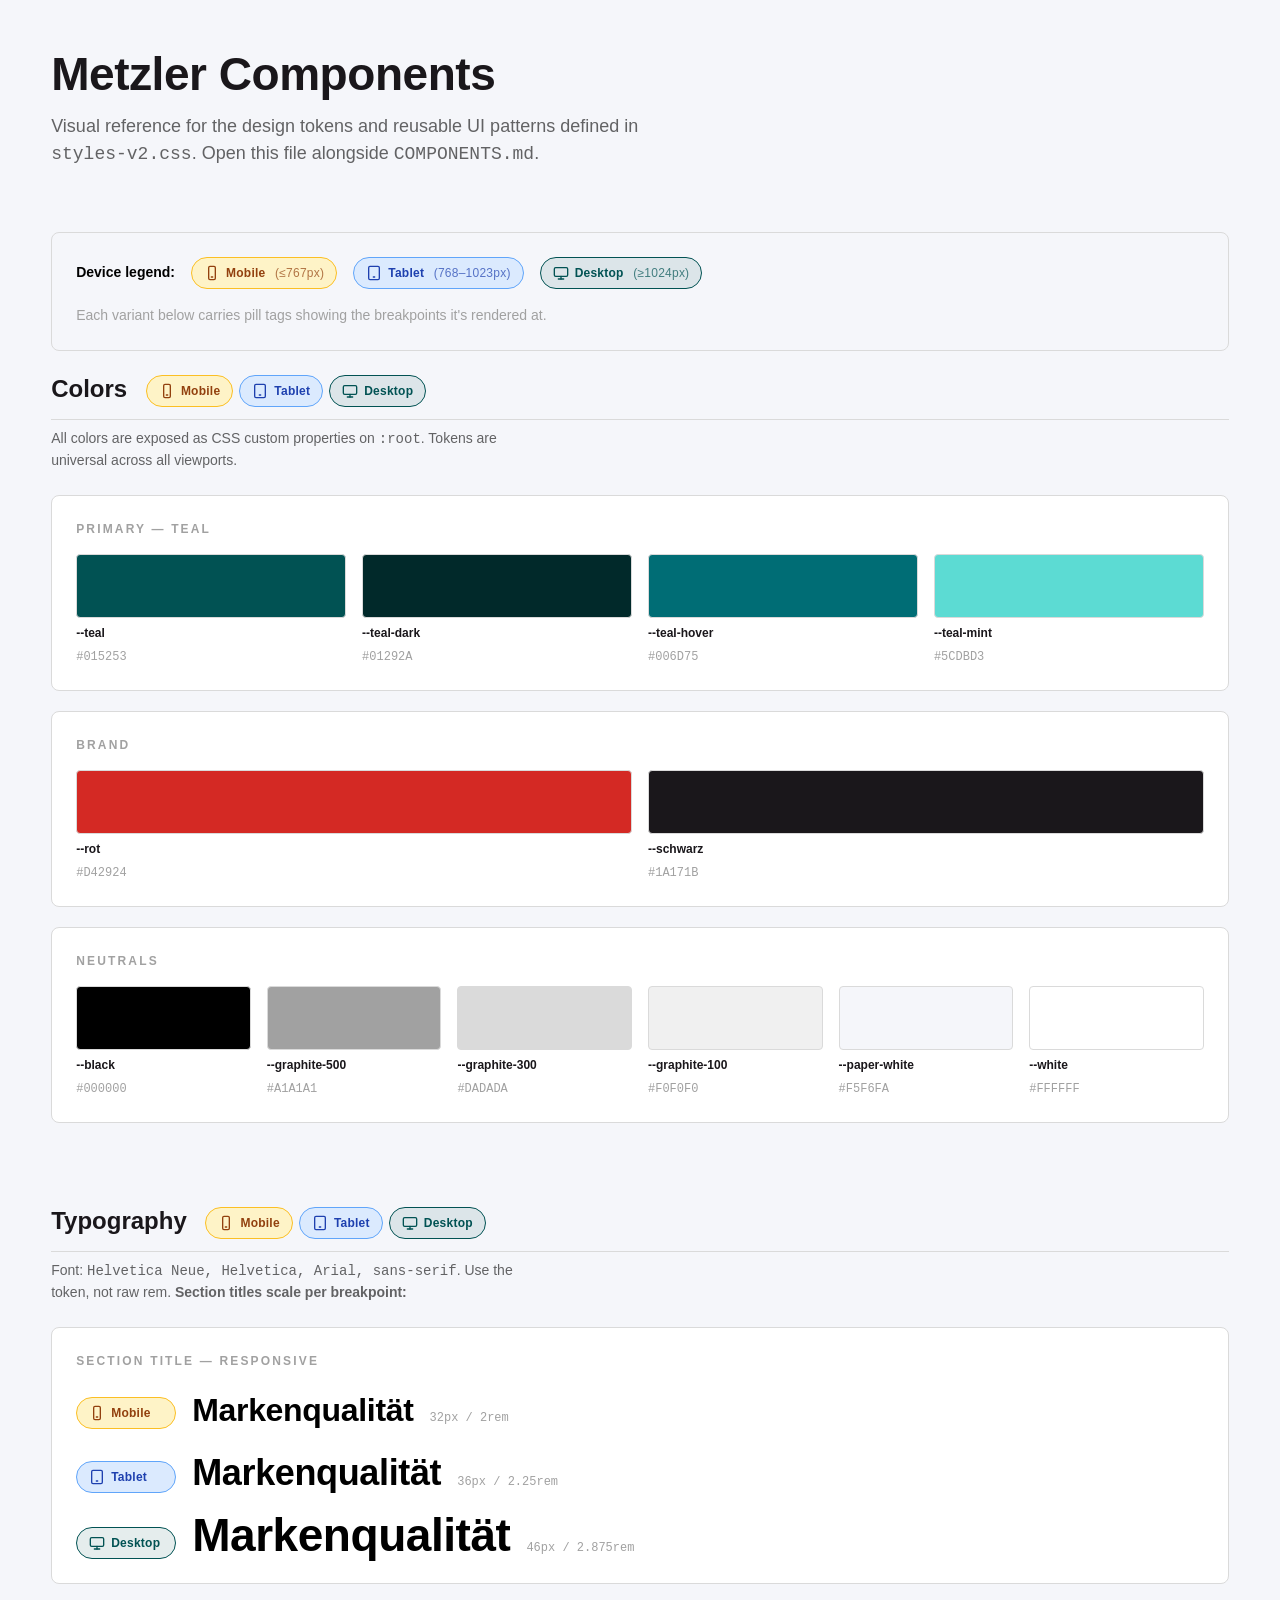
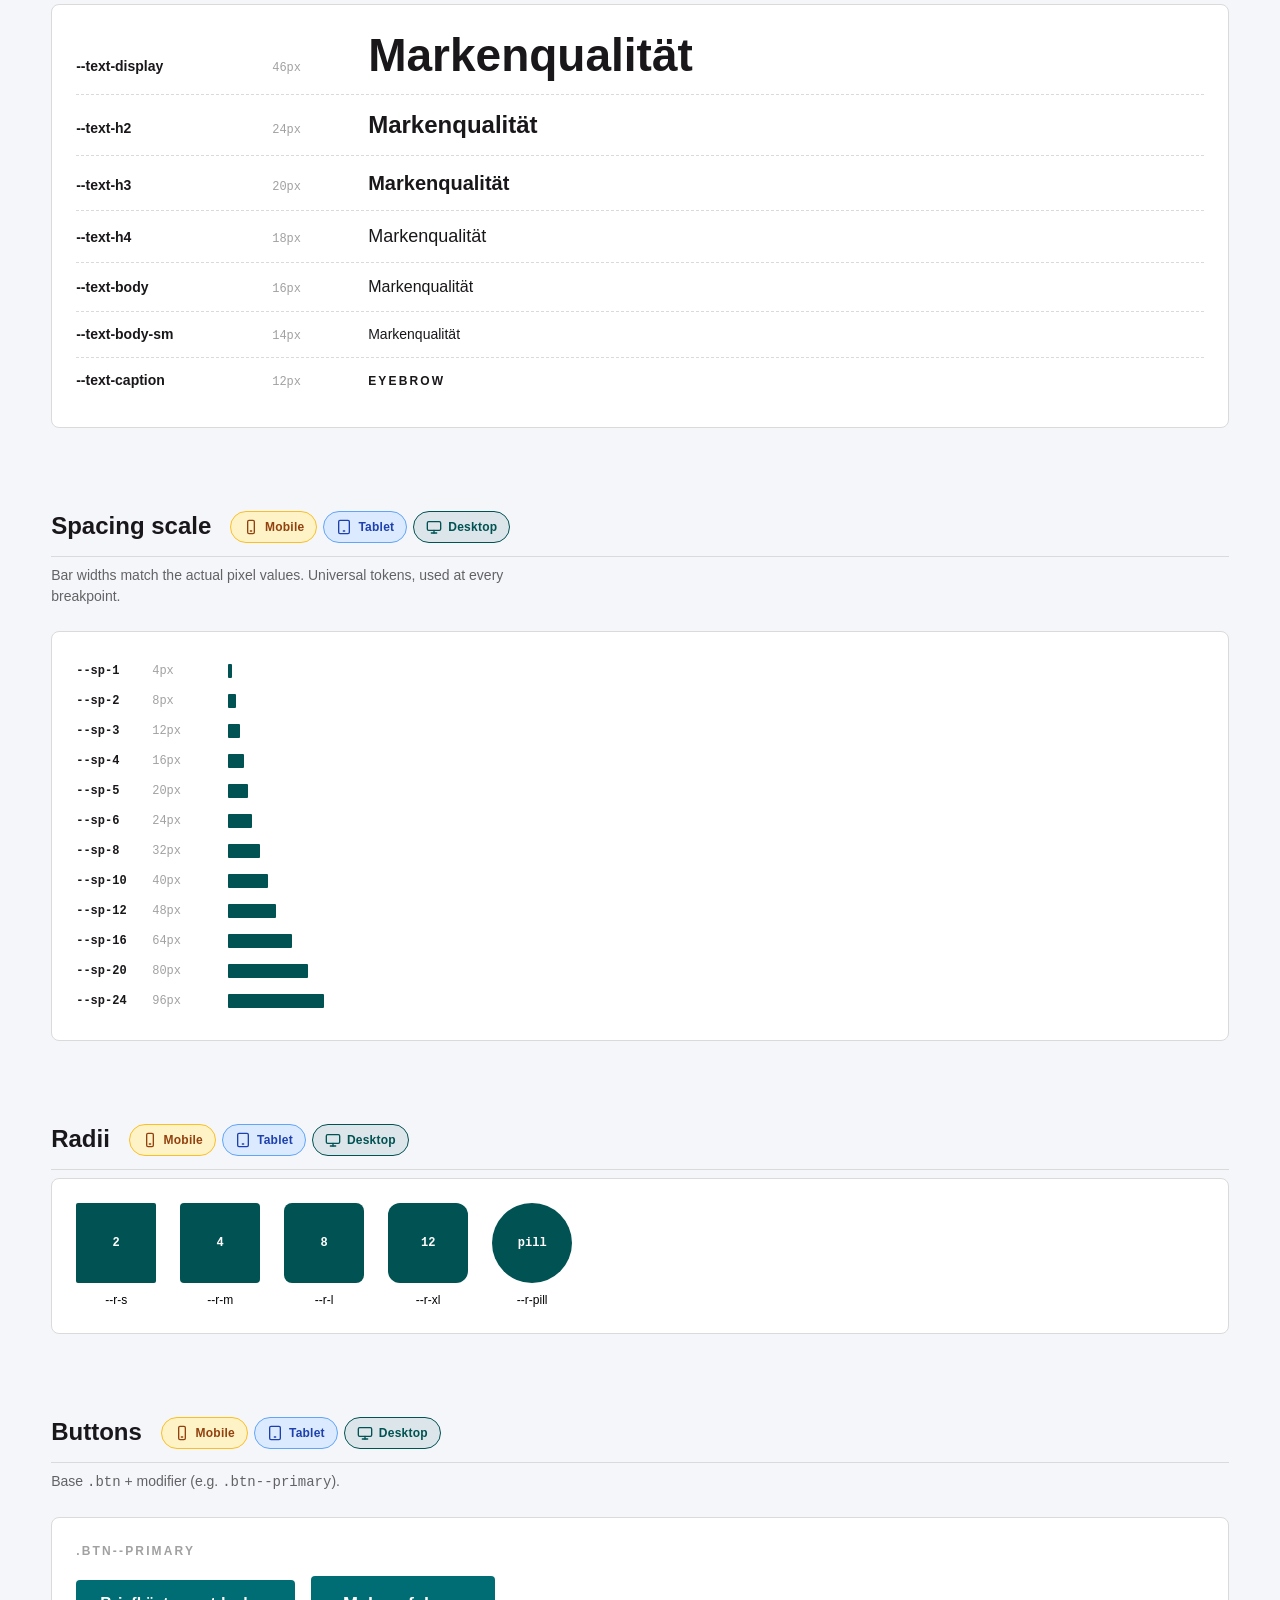
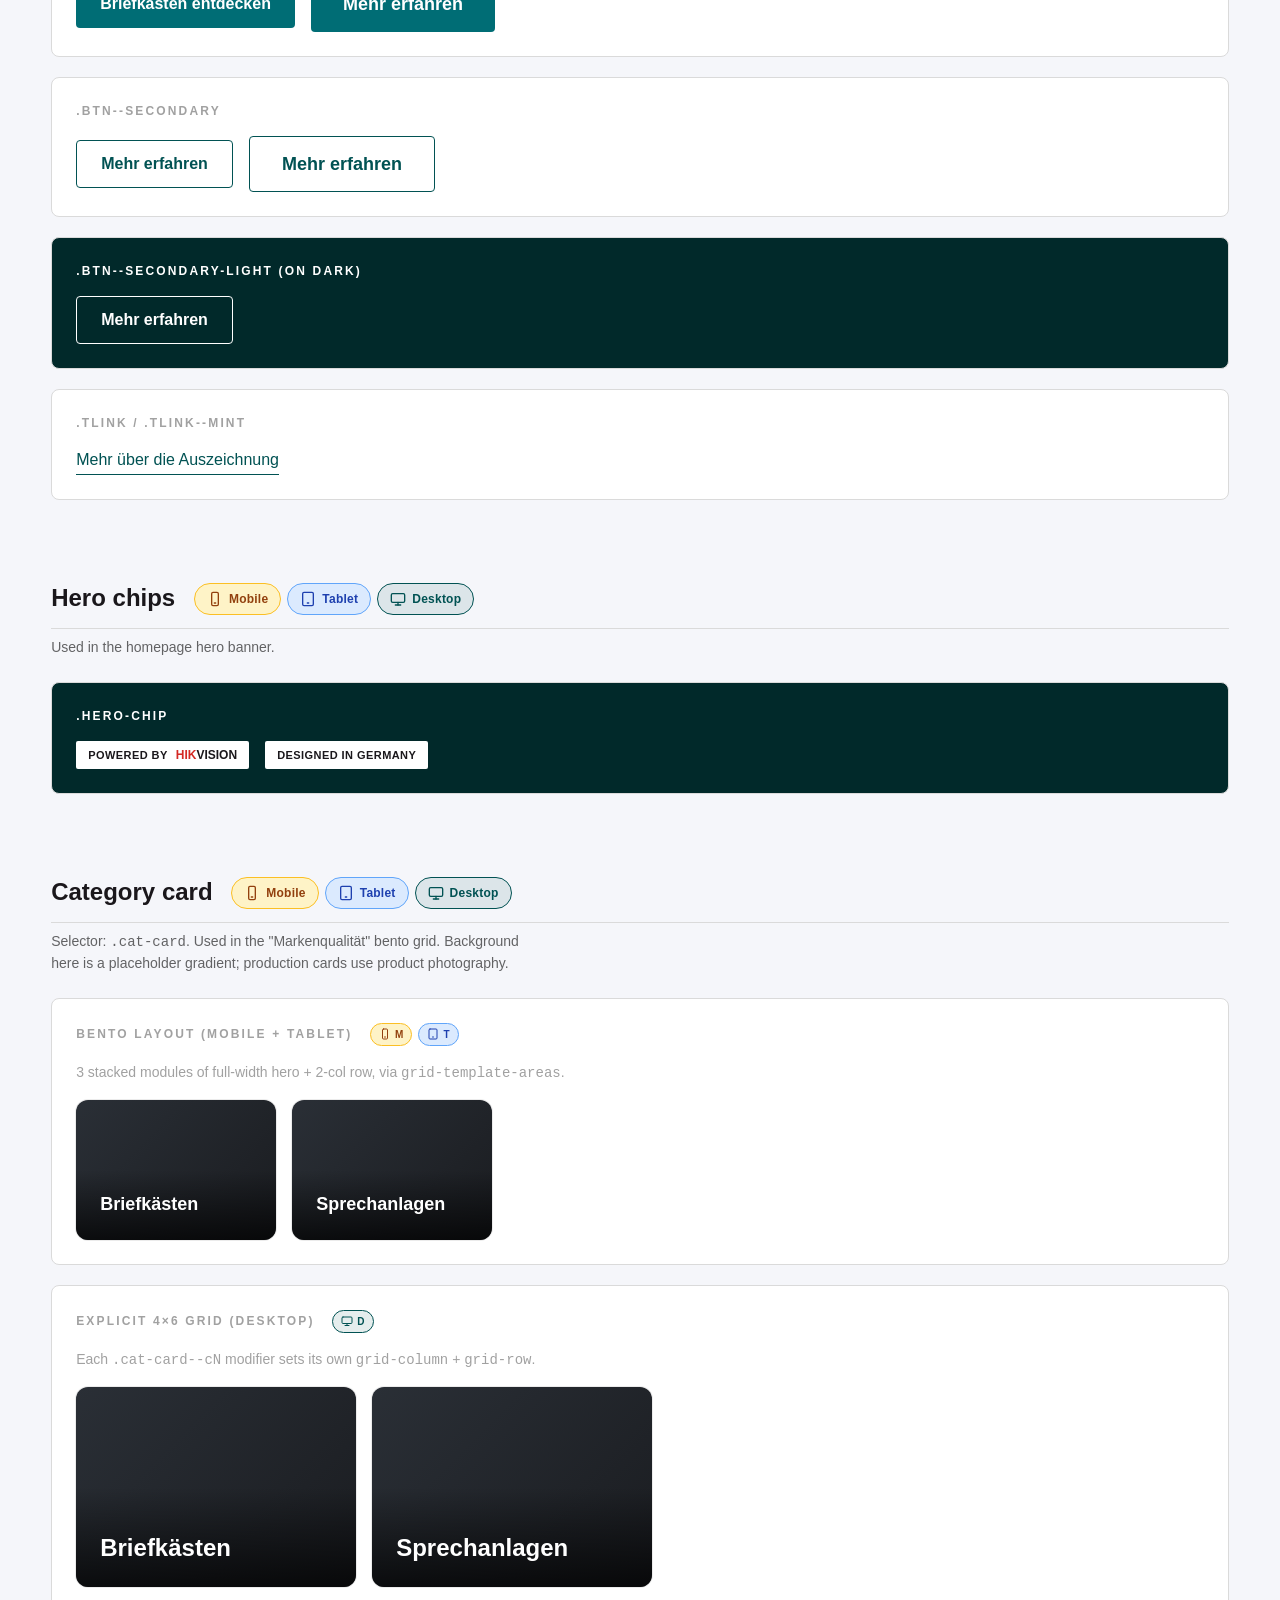
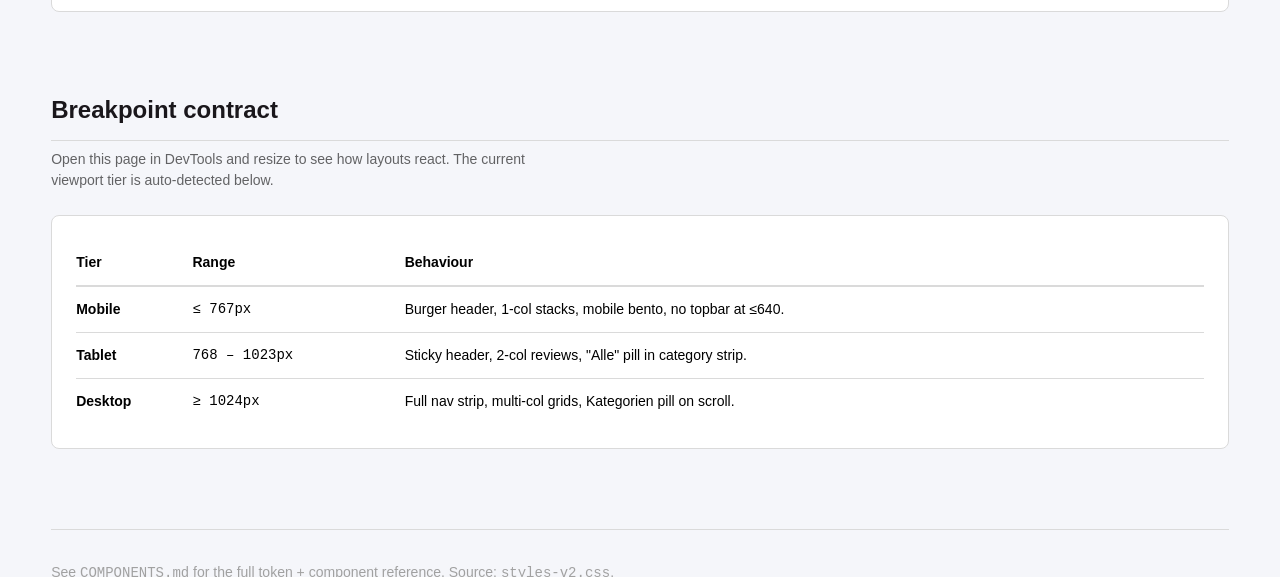
==== commit a413719d: "docs: dedupe device tags — only show per-variant when they differ For sections where all variants sh" ====
--- a/components.html
+++ b/components.html
@@ -392,13 +392,7 @@
     <p class="ref-section-desc">Base <code>.btn</code> + modifier (e.g. <code>.btn--primary</code>).</p>
 
     <div class="ref-block">
-      <div class="ref-label">.btn--primary
-        <span class="ref-block-tags">
-          <span class="device-tag device-tag--mobile"><svg><use href="#d-mobile"/></svg>M</span>
-          <span class="device-tag device-tag--tablet"><svg><use href="#d-tablet"/></svg>T</span>
-          <span class="device-tag device-tag--desktop"><svg><use href="#d-desktop"/></svg>D</span>
-        </span>
-      </div>
+      <div class="ref-label">.btn--primary</div>
       <div class="ref-row">
         <button class="btn btn--primary">Briefkästen entdecken</button>
         <button class="btn btn--primary btn--lg">Mehr erfahren</button>
@@ -406,13 +400,7 @@
     </div>
 
     <div class="ref-block">
-      <div class="ref-label">.btn--secondary
-        <span class="ref-block-tags">
-          <span class="device-tag device-tag--mobile"><svg><use href="#d-mobile"/></svg>M</span>
-          <span class="device-tag device-tag--tablet"><svg><use href="#d-tablet"/></svg>T</span>
-          <span class="device-tag device-tag--desktop"><svg><use href="#d-desktop"/></svg>D</span>
-        </span>
-      </div>
+      <div class="ref-label">.btn--secondary</div>
       <div class="ref-row">
         <button class="btn btn--secondary">Mehr erfahren</button>
         <button class="btn btn--secondary btn--lg">Mehr erfahren</button>
@@ -420,26 +408,14 @@
     </div>
 
     <div class="ref-block" style="background: var(--teal-dark);">
-      <div class="ref-label" style="color: var(--white)">.btn--secondary-light (on dark)
-        <span class="ref-block-tags">
-          <span class="device-tag device-tag--mobile"><svg><use href="#d-mobile"/></svg>M</span>
-          <span class="device-tag device-tag--tablet"><svg><use href="#d-tablet"/></svg>T</span>
-          <span class="device-tag device-tag--desktop"><svg><use href="#d-desktop"/></svg>D</span>
-        </span>
-      </div>
+      <div class="ref-label" style="color: var(--white)">.btn--secondary-light (on dark)</div>
       <div class="ref-row">
         <button class="btn btn--secondary-light">Mehr erfahren</button>
       </div>
     </div>
 
     <div class="ref-block">
-      <div class="ref-label">.tlink / .tlink--mint
-        <span class="ref-block-tags">
-          <span class="device-tag device-tag--mobile"><svg><use href="#d-mobile"/></svg>M</span>
-          <span class="device-tag device-tag--tablet"><svg><use href="#d-tablet"/></svg>T</span>
-          <span class="device-tag device-tag--desktop"><svg><use href="#d-desktop"/></svg>D</span>
-        </span>
-      </div>
+      <div class="ref-label">.tlink / .tlink--mint</div>
       <div class="ref-row">
         <a href="#" class="tlink">Mehr über die Auszeichnung</a>
       </div>
@@ -457,13 +433,7 @@
     </h2>
     <p class="ref-section-desc">Used in the homepage hero banner.</p>
     <div class="ref-block" style="background: var(--teal-dark)">
-      <div class="ref-label" style="color: var(--white)">.hero-chip
-        <span class="ref-block-tags">
-          <span class="device-tag device-tag--mobile"><svg><use href="#d-mobile"/></svg>M</span>
-          <span class="device-tag device-tag--tablet"><svg><use href="#d-tablet"/></svg>T</span>
-          <span class="device-tag device-tag--desktop"><svg><use href="#d-desktop"/></svg>D</span>
-        </span>
-      </div>
+      <div class="ref-label" style="color: var(--white)">.hero-chip</div>
       <div class="ref-row">
         <span class="hero-chip">
           <span class="hero-chip__pre">POWERED BY</span>
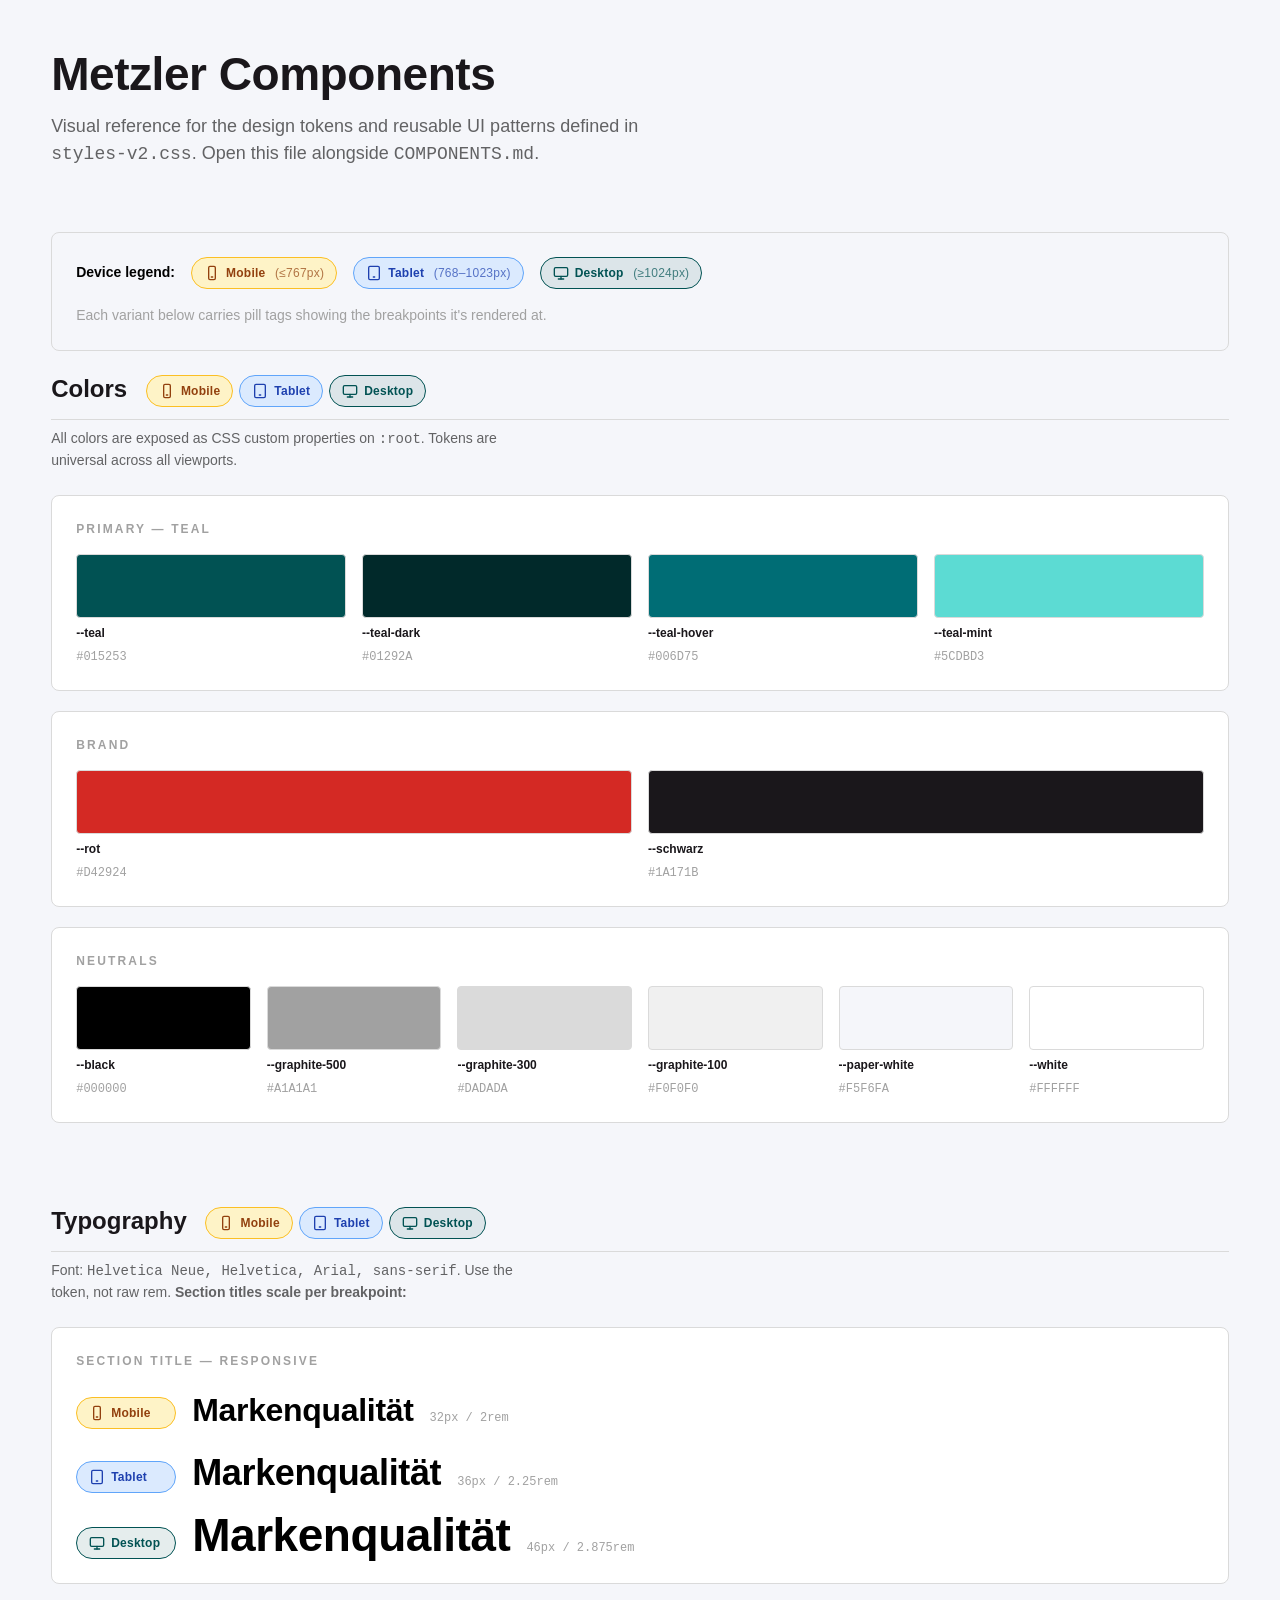
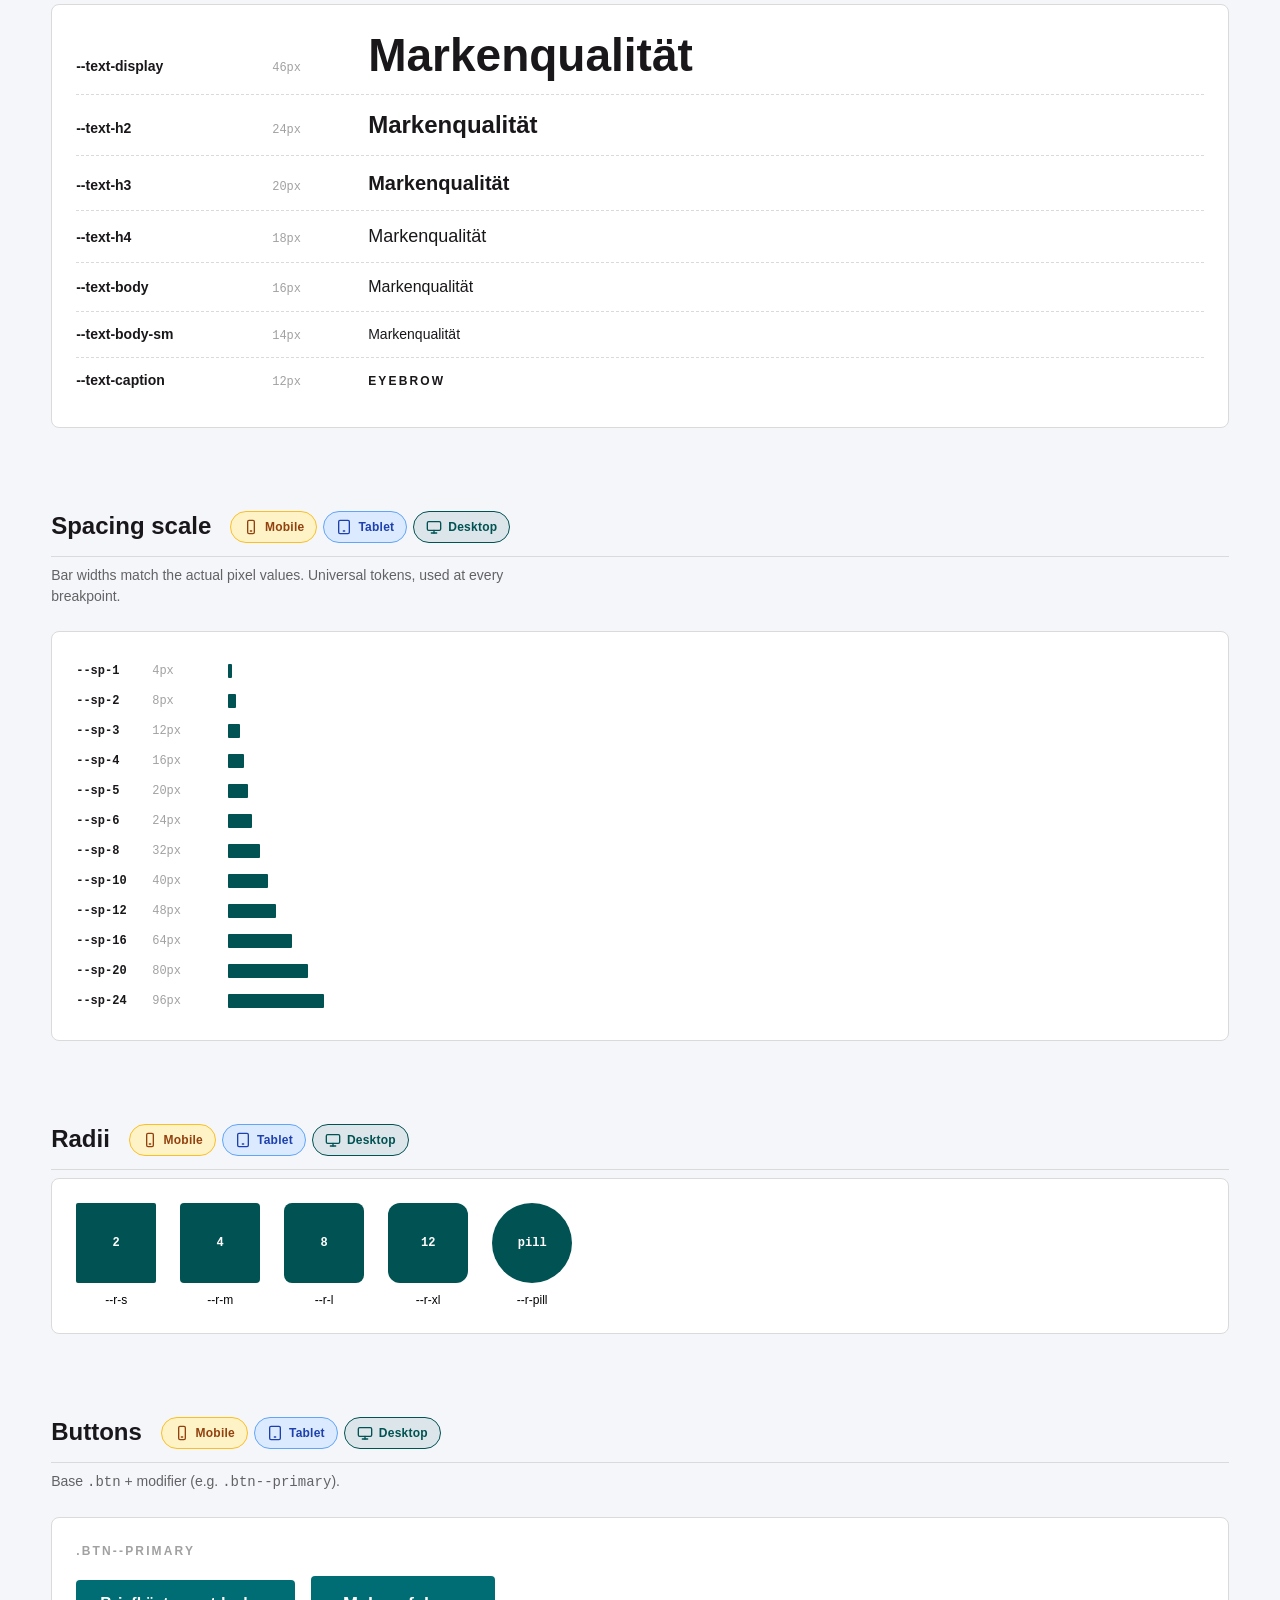
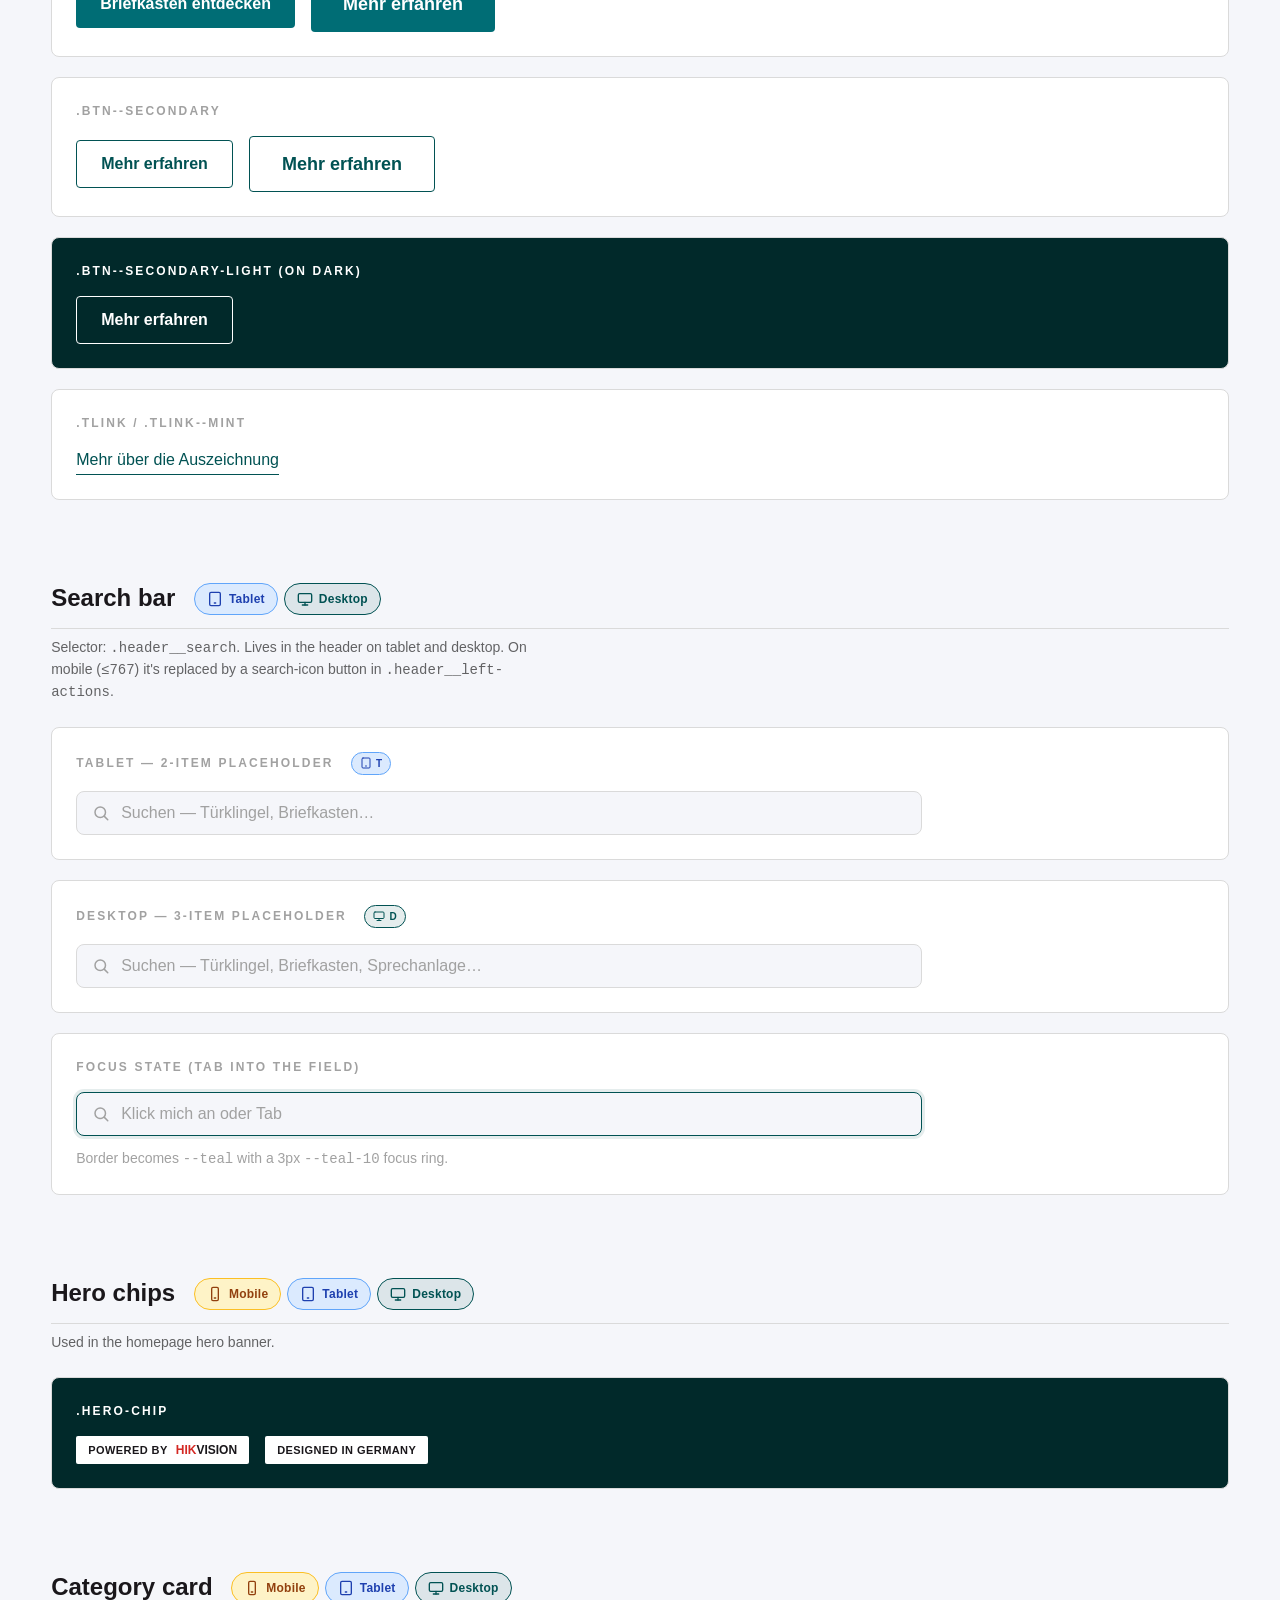
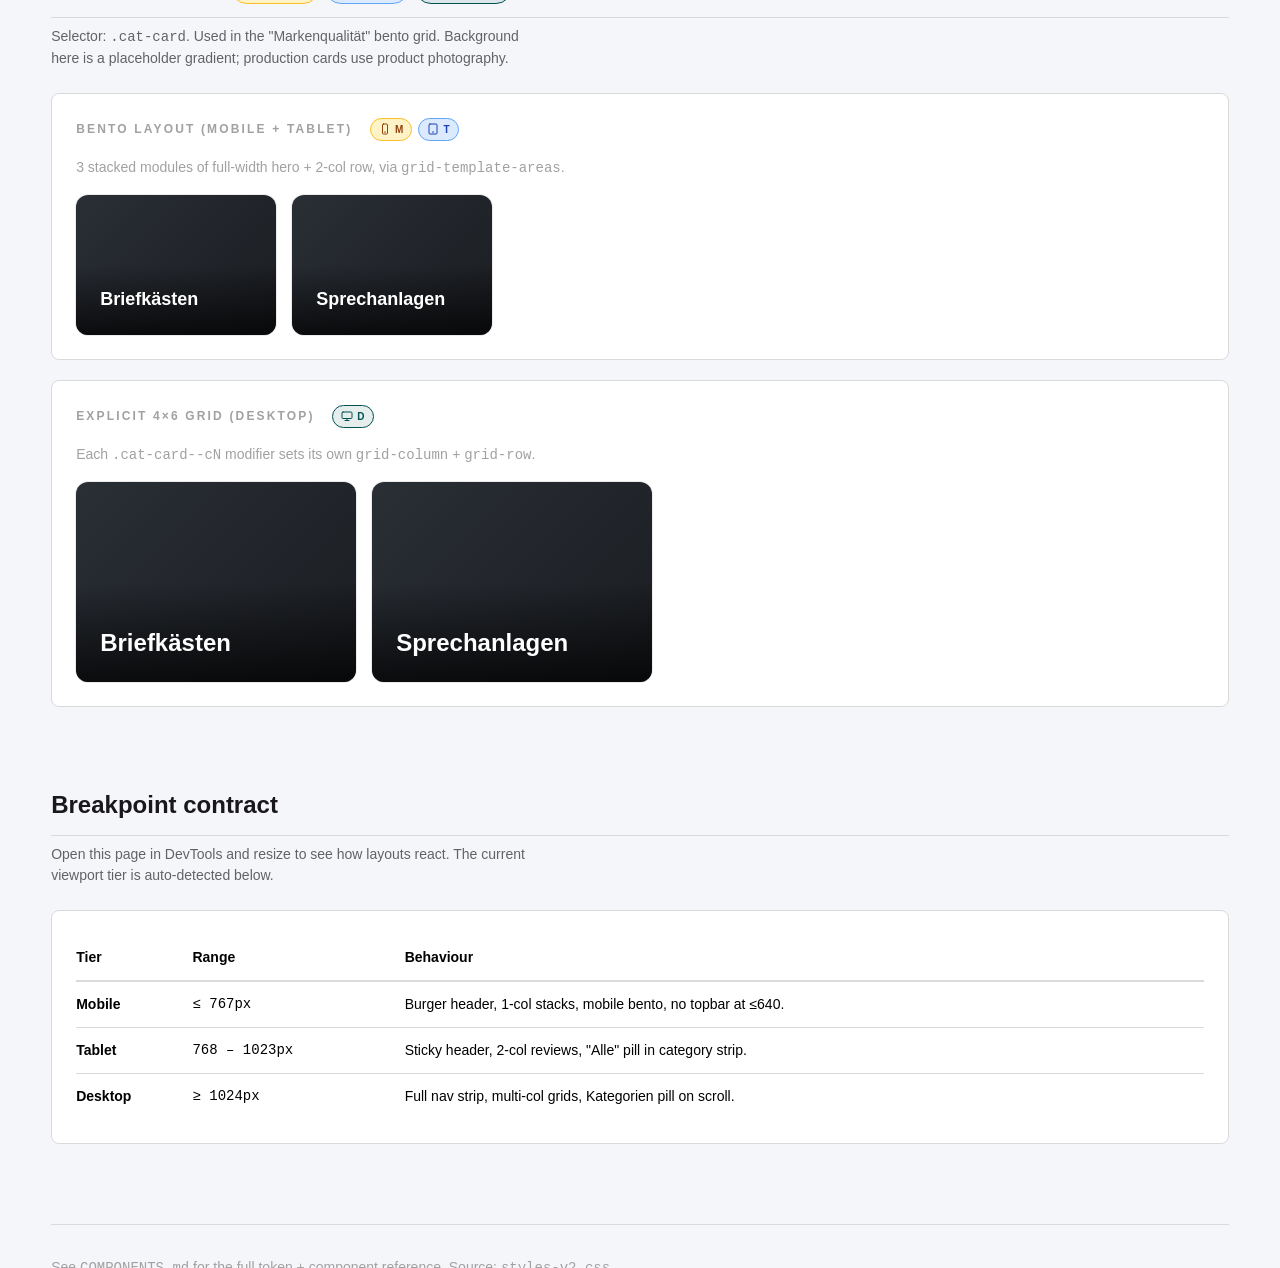
==== commit 372b48b3: "docs: add Search bar component to COMPONENTS.md + components.html - COMPONENTS.md: property table (h" ====
--- a/components.html
+++ b/components.html
@@ -419,6 +419,59 @@
       <div class="ref-row">
         <a href="#" class="tlink">Mehr über die Auszeichnung</a>
       </div>
+    </div>
+  </section>
+
+  <!-- ─── SEARCH BAR ─── -->
+  <section class="ref-section">
+    <h2 class="ref-section-title">Search bar
+      <span class="devices">
+        <span class="device-tag device-tag--tablet"><svg><use href="#d-tablet"/></svg>Tablet</span>
+        <span class="device-tag device-tag--desktop"><svg><use href="#d-desktop"/></svg>Desktop</span>
+      </span>
+    </h2>
+    <p class="ref-section-desc">Selector: <code>.header__search</code>. Lives in the header on tablet and desktop. On mobile (<code>≤767</code>) it's replaced by a search-icon button in <code>.header__left-actions</code>.</p>
+
+    <div class="ref-block">
+      <div class="ref-label">Tablet — 2-item placeholder
+        <span class="ref-block-tags">
+          <span class="device-tag device-tag--tablet"><svg><use href="#d-tablet"/></svg>T</span>
+        </span>
+      </div>
+      <div class="header__search" style="max-width: 560px;">
+        <svg viewBox="0 0 24 24" fill="none" stroke="currentColor" stroke-width="2" stroke-linecap="round" stroke-linejoin="round" aria-hidden="true">
+          <circle cx="11" cy="11" r="7"/>
+          <line x1="21" y1="21" x2="16.5" y2="16.5"/>
+        </svg>
+        <input type="search" placeholder="Suchen — Türklingel, Briefkasten…" />
+      </div>
+    </div>
+
+    <div class="ref-block">
+      <div class="ref-label">Desktop — 3-item placeholder
+        <span class="ref-block-tags">
+          <span class="device-tag device-tag--desktop"><svg><use href="#d-desktop"/></svg>D</span>
+        </span>
+      </div>
+      <div class="header__search" style="max-width: 846px;">
+        <svg viewBox="0 0 24 24" fill="none" stroke="currentColor" stroke-width="2" stroke-linecap="round" stroke-linejoin="round" aria-hidden="true">
+          <circle cx="11" cy="11" r="7"/>
+          <line x1="21" y1="21" x2="16.5" y2="16.5"/>
+        </svg>
+        <input type="search" placeholder="Suchen — Türklingel, Briefkasten, Sprechanlage…" />
+      </div>
+    </div>
+
+    <div class="ref-block">
+      <div class="ref-label">Focus state (tab into the field)</div>
+      <div class="header__search" style="max-width: 560px;">
+        <svg viewBox="0 0 24 24" fill="none" stroke="currentColor" stroke-width="2" stroke-linecap="round" stroke-linejoin="round" aria-hidden="true">
+          <circle cx="11" cy="11" r="7"/>
+          <line x1="21" y1="21" x2="16.5" y2="16.5"/>
+        </svg>
+        <input type="search" placeholder="Klick mich an oder Tab" autofocus />
+      </div>
+      <p style="font-size: var(--text-body-sm); color: var(--graphite-500); margin-top: var(--sp-3);">Border becomes <code>--teal</code> with a 3px <code>--teal-10</code> focus ring.</p>
     </div>
   </section>
 
--- a/styles-v2.css
+++ b/styles-v2.css
@@ -2349,11 +2349,53 @@
 
 @media (max-width: 640px) {
   :root { --section-y: var(--sp-12); }
-  .topbar { display: none; }
   /* (cats__grid sized exclusively by the 900px @media — no override here) */
   .footer__top,
   .footer__quality-grid { grid-template-columns: 1fr; }
   .header__nav ul { gap: var(--sp-5); }
+}
+
+/* ============================================================
+   Narrow desktop topbar (1024–1199px)
+   Hide claim 4 (Trusted Shops Käuferschutz) and claim 5 (Kauf
+   auf Rechnung) so the topbar stays on one line at smaller
+   desktop widths. At ≥1200px, all five claims are shown.
+   ============================================================ */
+@media (min-width: 1024px) and (max-width: 1199px) {
+  .topbar__claims li:nth-child(4),
+  .topbar__claims li:nth-child(5) { display: none; }
+}
+
+/* ============================================================
+   Mobile topbar (≤767px)
+   Shows ONLY the "1.8 Mio. Kunden" + "10 Jahre Garantie" claims.
+   Hides item 1 (Qualität seit 2013), items 4–5, and the right
+   side links. Same teal style + 36px height as desktop — just
+   trimmed content. Sits at the very top of the page above the
+   sticky header.
+   ============================================================ */
+@media (max-width: 767px) {
+  .topbar__claims li:nth-child(1),
+  .topbar__claims li:nth-child(n+4),
+  .topbar__links { display: none; }
+  .topbar__claims li:nth-child(2),
+  .topbar__claims li:nth-child(3) { display: flex; }
+  /* Align the two claims with the burger and cart icons directly
+     below. The icons are 48×48 buttons with a -13px outdent and
+     ~22px SVG glyphs centered inside, so the visible glyph sits
+     roughly where the .container's default padding lands. Using
+     the container padding (no outdent) aligns text with the
+     visible icon glyph, not the invisible button hitbox. */
+  .topbar__inner {
+    justify-content: space-between;
+    gap: var(--sp-3);
+  }
+  .topbar__claims {
+    width: 100%;
+    justify-content: space-between;
+    gap: var(--sp-3);
+    flex: 1;
+  }
 }
 
 /* ============================================================
